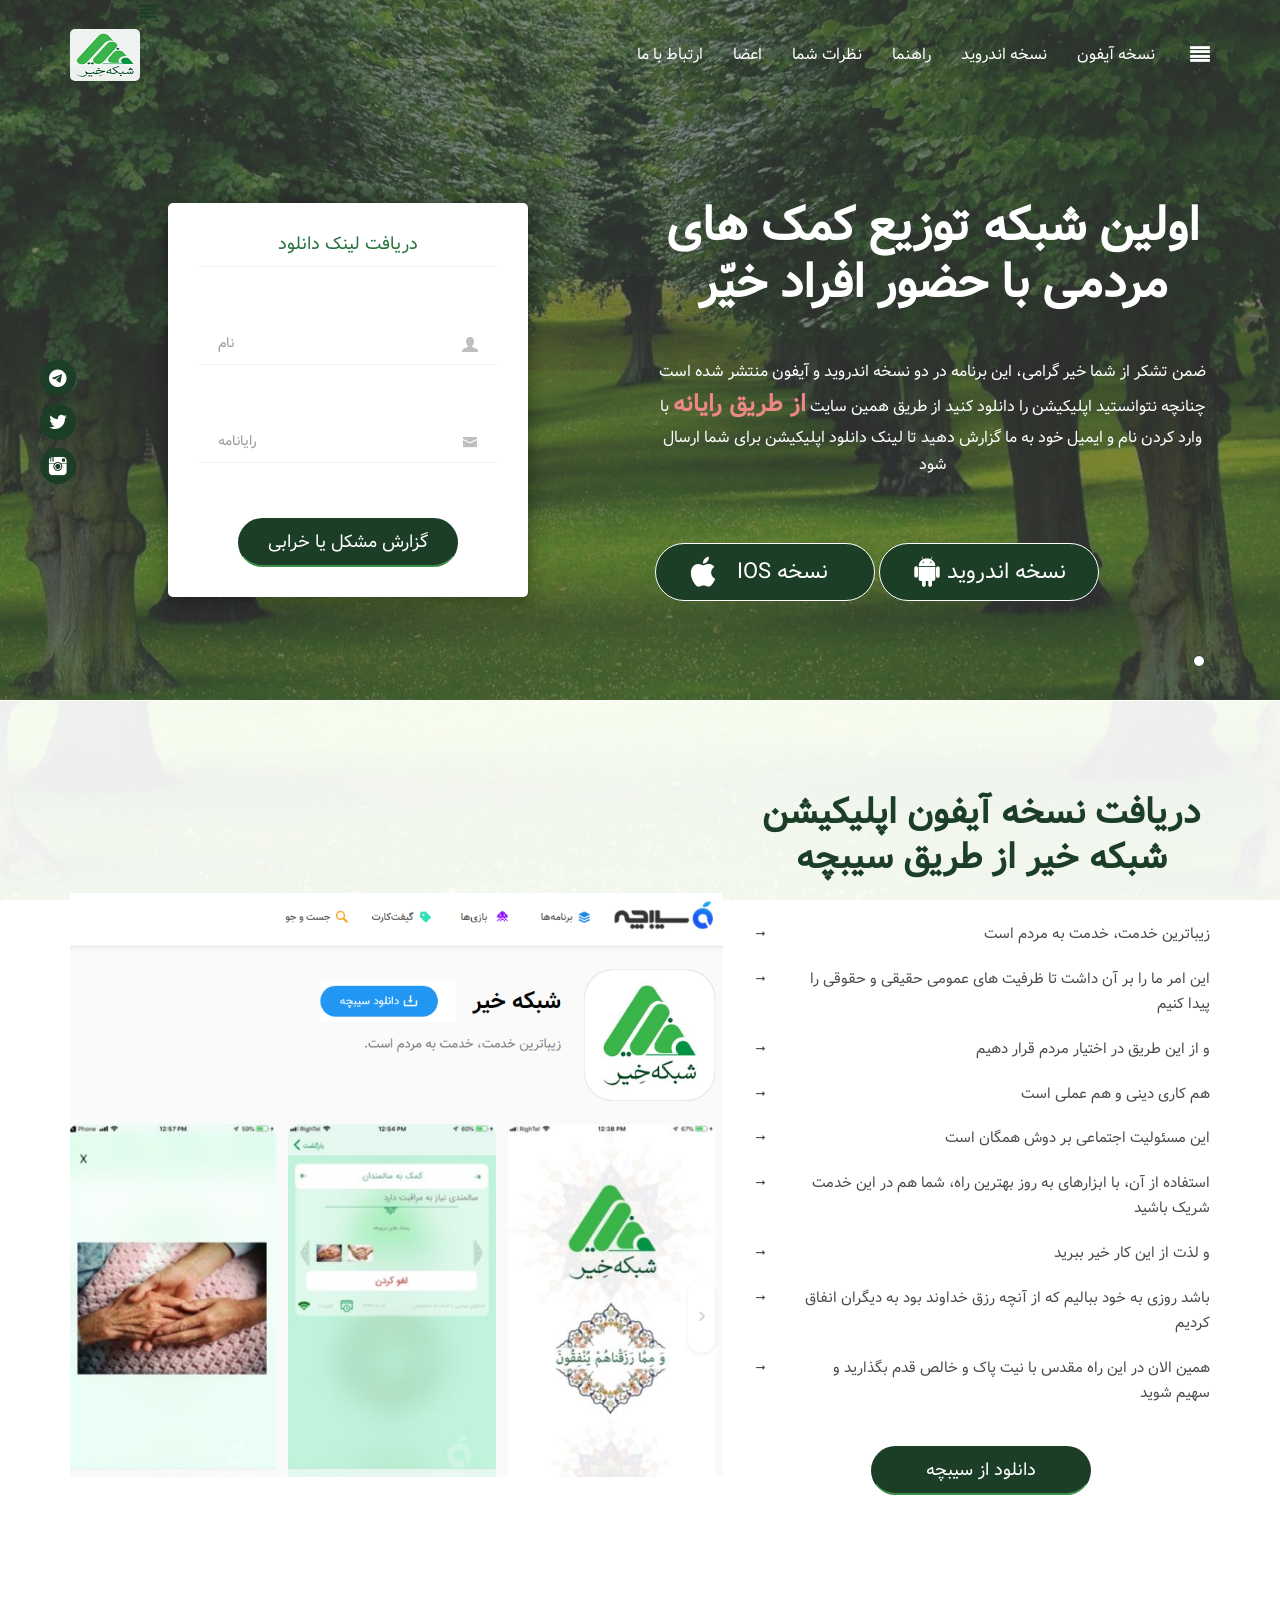
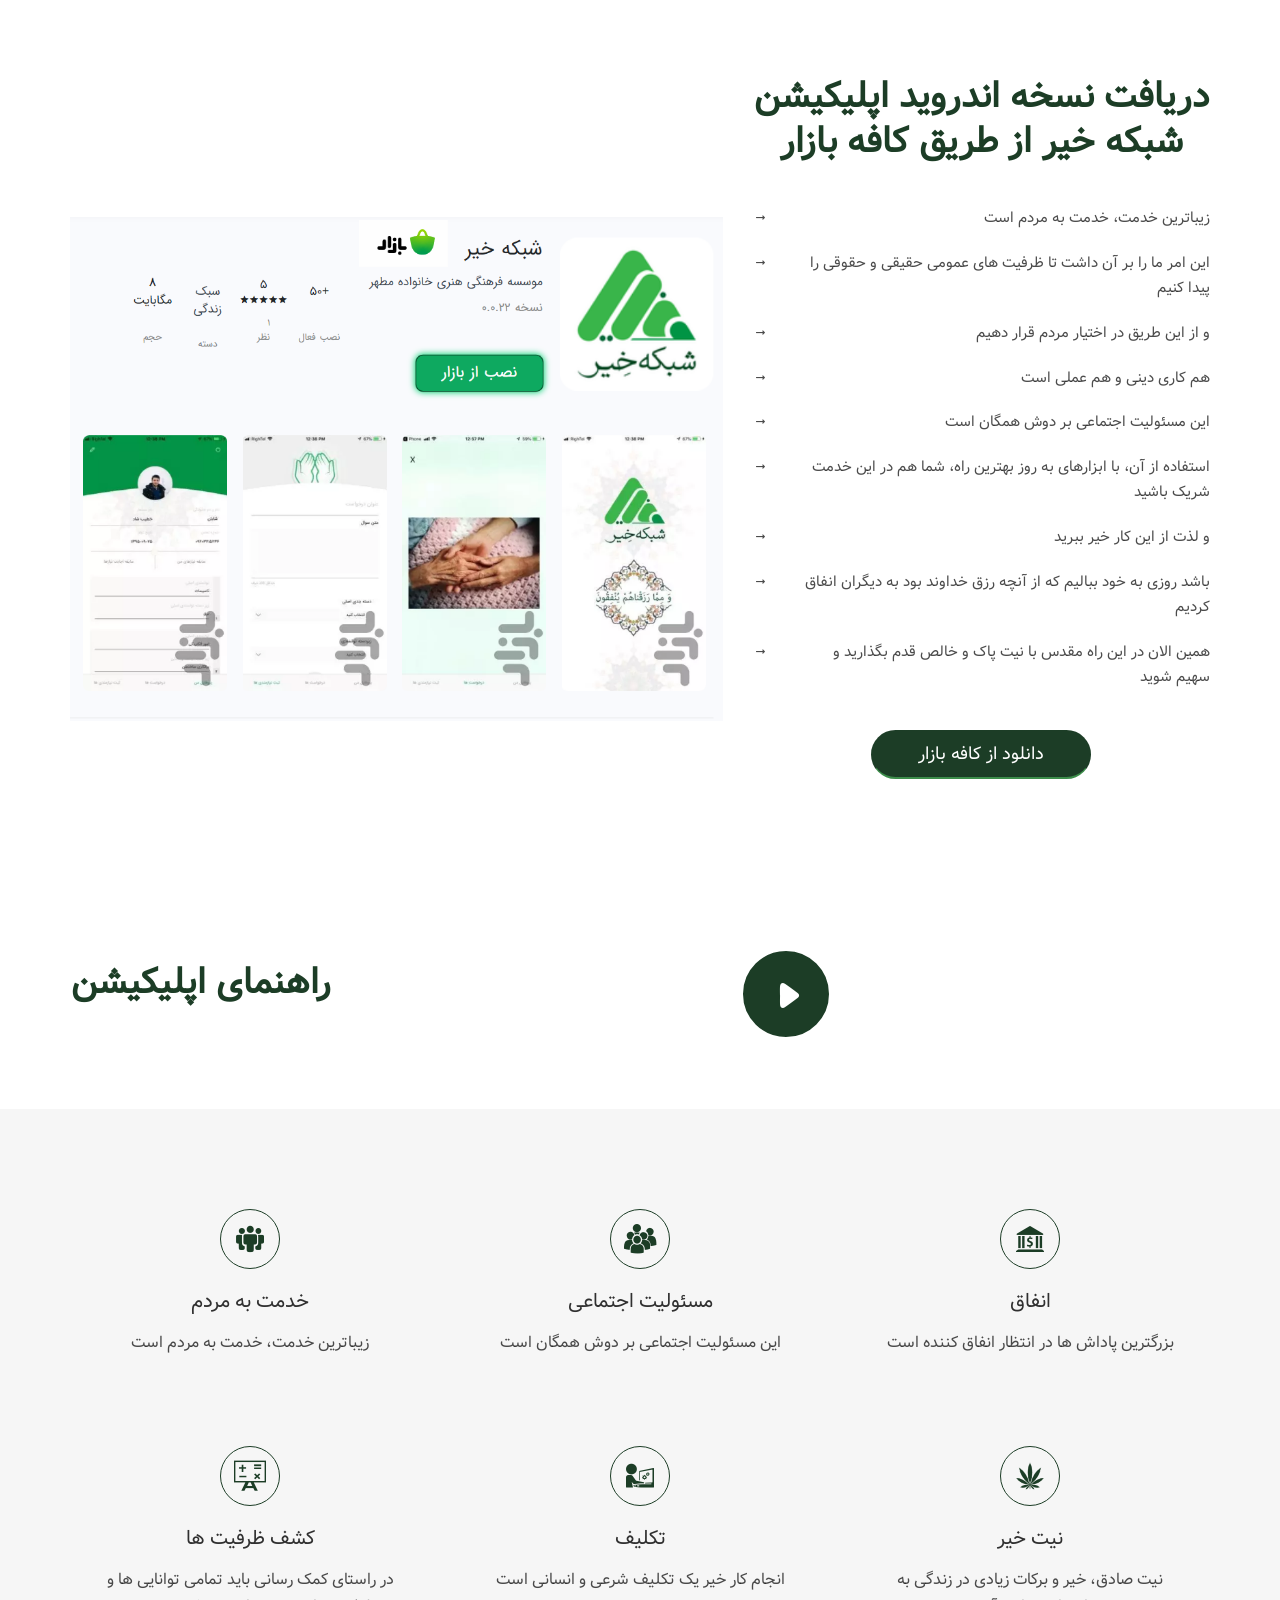
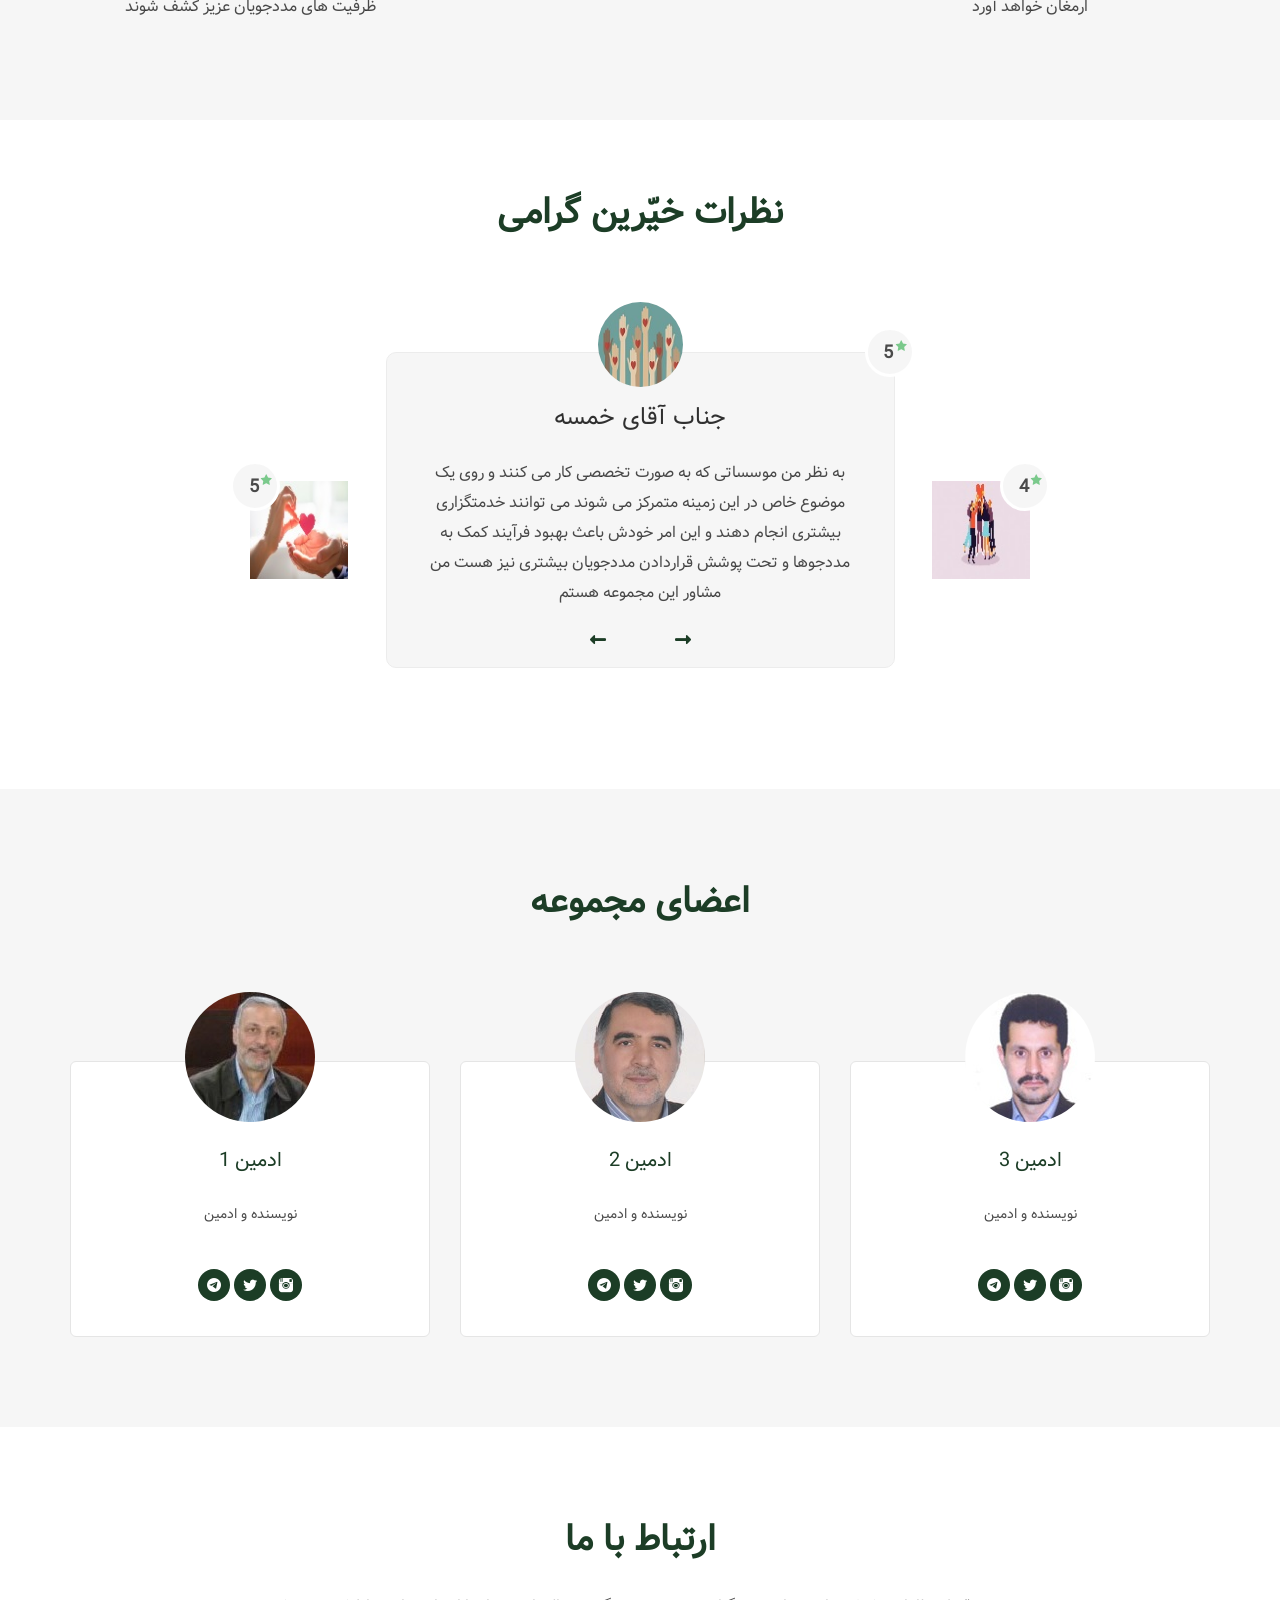
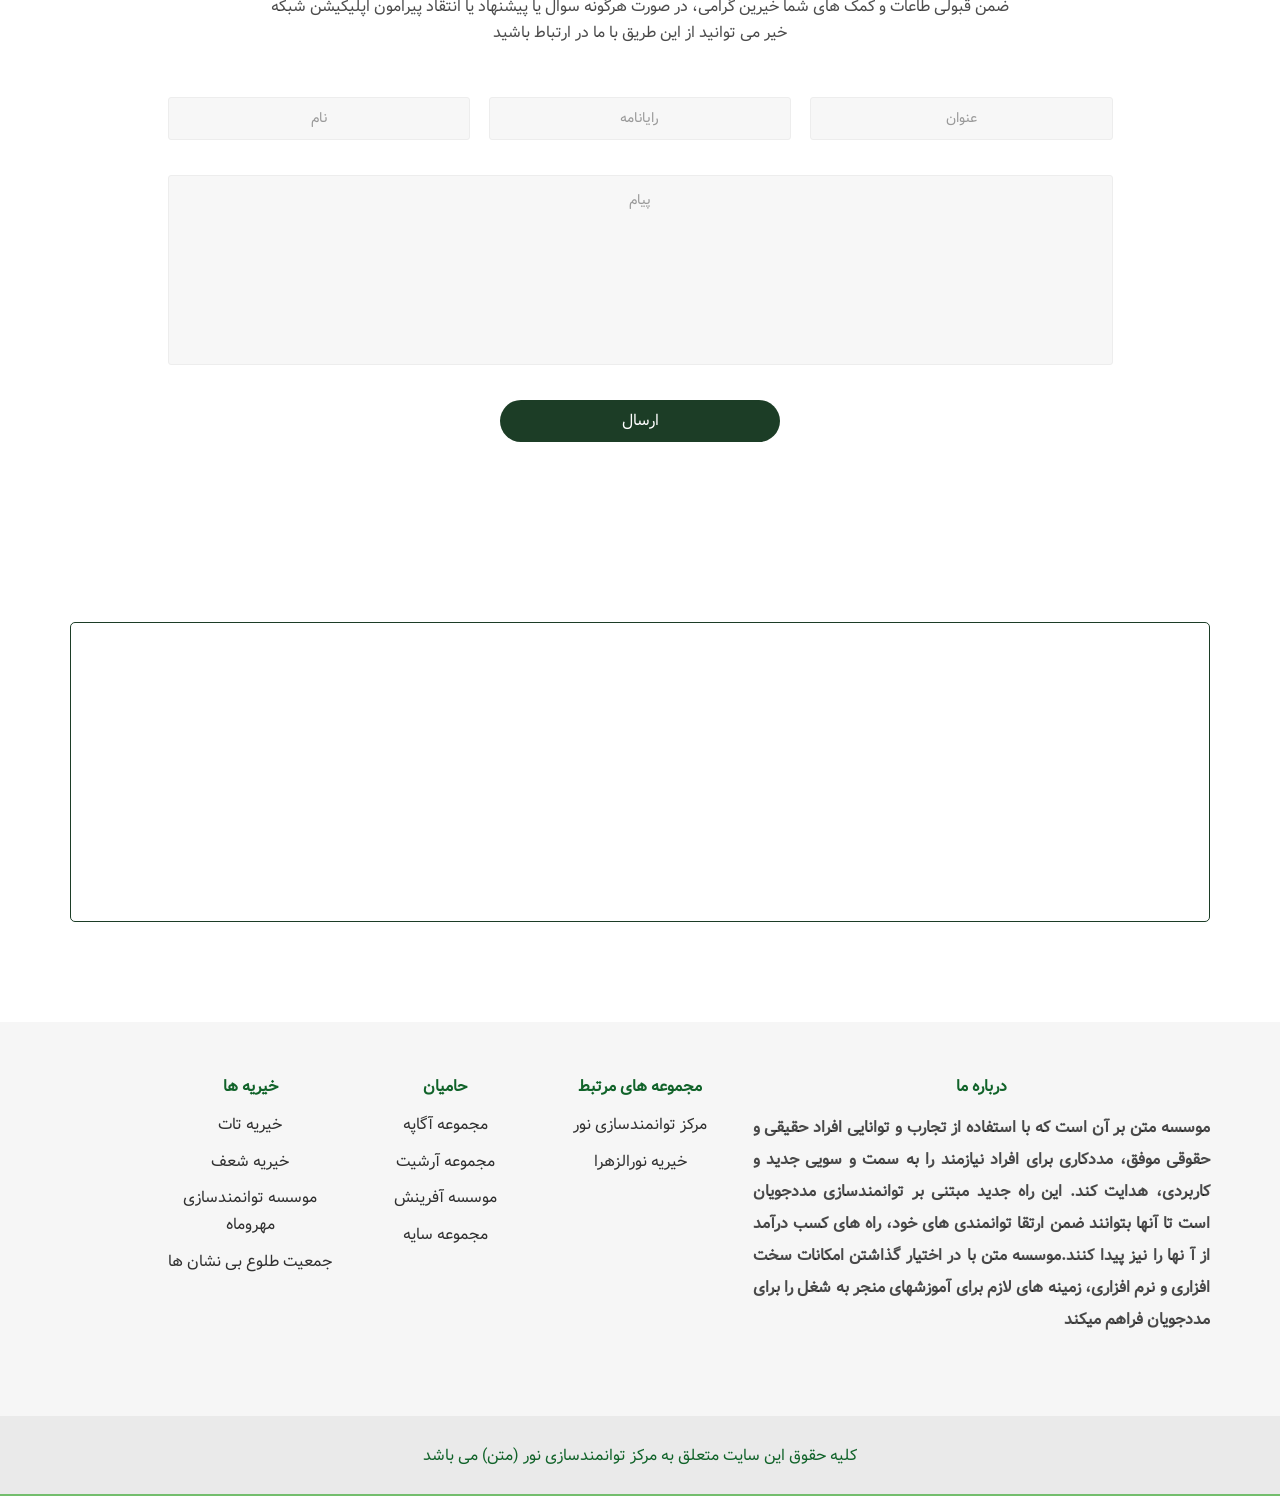
==== index.html @ 810084b9 "Update index.html" ====
<!doctype html>
<!--[if lt IE 7]>      <html class="no-js lt-ie9 lt-ie8 lt-ie7" lang="en"> <![endif]-->
<!--[if IE 7]>         <html class="no-js lt-ie9 lt-ie8" lang="en"> <![endif]-->
<!--[if IE 8]>         <html class="no-js lt-ie9" lang="en"> <![endif]-->
<!--[if gt IE 8]><!-->
<html class="no-js" lang="fa">
<!--<![endif]-->
<head>
	<meta charset="utf-8">
	<meta content="IE=edge" http-equiv="X-UA-Compatible">
	<meta name="viewport" content="width=device-width, initial-scale=1">	
	<!-- Website title -->
	<title>شبکه خیر</title>	
	<!-- Website meta description and keywords -->
	<meta name="description" content="Add your app description here">
	<meta name="keywords" content="Add your app keywords here">	
	<!-- Website Favicon -->
	<link rel="shortcut icon" type="image/x-icon" href="favicon.png" />	
	<!-- Google Font -->
	<link href="https://fonts.googleapis.com/css?family=Roboto:300,400,500,700" rel="stylesheet">
	<!-- Bootstrap CSS -->
	<link rel="stylesheet" href="css/bootstrap.min.css">
	<!-- Ico Font CSS -->
	<link rel="stylesheet" href="css/icofont.css">
	<!-- Animate CSS -->
	<link rel="stylesheet" href="css/animate.css">
	<!-- Owl Carousel CSS -->
	<link rel="stylesheet" href="css/owl.carousel.min.css">
	<!-- Magnific Popup CSS -->
	<link rel="stylesheet" href="css/magnific-popup.css">
	<!-- Common CSS -->
	<link rel="stylesheet" href="css/common.css">
	<!-- Style-3 CSS -->
	<link rel="stylesheet" href="css/style-3.css">	
	<!-- Respnsive-3 CSS -->
	<link rel="stylesheet" href="css/responsive-3.css">
	<!-- Stylesheet -->
	<link rel="stylesheet" href="style.css">
	<script src="js/modernizr-2.8.3-respond-1.4.2.min.js"></script>
</head>
<body>
	<!--[if lt IE 8]>
		<p class="browserupgrade">You are using an <strong>outdated</strong> browser. Please <a href="http://browsehappy.com/">upgrade your browser</a> to improve your experience.</p>
	<![endif]-->
	<!-- PRELOADER Starts -->
	<div class="preloader">
		<div class="spinner"></div>
	</div>
	<!-- PRELOADER Ends -->
	<!-- Secondary menu -->
	<div class="secondary-menu-area">
		<ul class="boxshaodow-3 secondary-menu">
			<!-- if no menu added then primary menu will be shown automatically -->
		</ul>
		<i class="icofont icofont-ui-close close-icon"></i>
	</div>
	<!-- /Secondary menu -->
	<!-- Main Header including Banner Starts -->
	<header class="main-header">
		<!-- Navigation Starts -->
		<nav class="navbar navbar-fixed-top transition" data-spy="affix" data-offset-top="100">
            <div class="container">
            	<!-- secondary menu icon -->
				<a href="#" id="nav-trigger-2" class="pull-right hidden-xs secondary-menu-icon">
					<i class="icofont icofont-justify-all"></i>
				</a>
				<!--/end secondary menu icon -->
                <div class="navbar-header">
                    <!-- mobile menu icon -->
					<a href="#" id="nav-trigger" class="pull-right nav-trigger">
						<i class="icofont icofont-justify-all"></i>
					</a>
					<!--/end mobile menu icon -->
                    <!-- site logo -->
					<div class="pull-left logo">
						<a href="index.html" target="_blank"><img src="img/demo-3/logo-white.png" alt="App Landing Page" style="border-radius: 5px;"></a>
					</div>
					<!--/end site logo -->
                </div>
                <div class="collapse navbar-collapse" id="navigation">
                    <ul class="nav navbar-nav navbar-right">
						<li><a href="#contact">ارتباط با ما</a></li>
						<li><a href="#author">اعضا</a></li>
						<li><a href="#feedback">نظرات شما</a></li>
						<li><a href="#feature">راهنما</a></li>
						<li><a href="#overview2">نسخه اندروید</a></li>
						<li><a href="#overview1">نسخه آیفون</a></li>
						<!-- <li class="active"><a href="#home">صفحه اصلی</a></li> -->
                    </ul>
                </div><!--/end navbar-collapse -->
            </div><!--/end container -->
        </nav>
		<!-- Navigation Ends -->
		<!-- Home Slider Starts -->
		<section>
			<div id="home" class="slider-area">
				<div class="home-slider">				
					<!-- Start slider-item -->
					<div class="pt-100 slider-item bg-img slide-bg-2 sm-no-padding">
						<div class="container">
							<div class="row flexbox-center">
								<div class="col-md-offset-1 col-md-4 hidden-xs hidden-sm">
									<div class="p-30 white-bg boxshaodow-2 text-center optin-form">
										<h4 class="mb-55 optin-form-heading" style="color: #28723d !important;">دریافت لینک دانلود</h4>
										<form action="index.html">
											<div class="optin-field">
												<input type="text" placeholder="نام" required="required" class="form-control">
												<i class="icofont icofont-user-alt-3"></i>
											</div>
											<div class="optin-field">
												<input type="email" placeholder="رایانامه" required="required" class="form-control">
												<i class="icofont icofont-envelope"></i>
											</div>
											<div class="optin-btn">
												<button type="submit" class="btn btn-round btn-red btn-download" style="background-color: #1c3d26;">گزارش مشکل یا خرابی</button>
											</div>
										</form>
									</div><!-- /end optin-form -->
								</div>
								<!-- /end col -->
								<div class="col-md-offset-1 col-md-6">
									<div class="banner-text sm-text-center">
										<h1 style="text-align: center;"> <b>
											اولین شبکه توزیع کمک های مردمی با حضور افراد خیّر 
										</b></h1>
										<p style="text-align: center;">
											ضمن تشکر از شما خیر گرامی، این برنامه در دو نسخه اندروید و آیفون منتشر شده است
											 چنانچه نتوانستید 
											 اپلیکیشن را دانلود کنید از طریق همین سایت <strong style="color: #ee8888;font-size: x-large;">از طریق رایانه</strong> با وارد کردن نام 
											و ایمیل خود به ما گزارش دهید تا لینک دانلود اپلیکیشن برای شما ارسال شود</p>
										<div class="btn-set1">
											<a href="#overview1" class="btn btn-round btn-transparent" style="background-color: #1c3d26;">
											<i class="icofont icofont-brand-apple"></i>IOS نسخه</a>
											<a href="#overview2" class="btn btn-round btn-transparent" style="background-color: #1c3d26"><i class="icofont icofont-brand-android-robot"></i>نسخه اندروید</a>
										</div>
									</div><!-- /end banner-text -->
								</div>
								<!-- /end col -->
							</div><!-- /End row -->
						</div><!-- /End container -->
					</div>
					<!-- /End slider-item -->
				</div><!-- End home-slider -->
			</div><!-- End slider-area -->
		</section>
		<!-- /Home Slider Ends -->
	</header>
	<!-- /Main Header including Banner Ends -->
	<!-- App Overview1 Section Starts -->
	<section>
		<div class="padding-big bg-img app-overview-area" id="overview1">
			<div class="container">
				<div class="row flexbox-center sm-no-flexbox">
					<!-- overview iphone -->
					<div class="col-md-7">
						<div class="text-center app-overiew-photo">
							<img src="img/demo-3/macbook1.png" class="img-responsive center-block" alt="iPhone">
						</div>
					</div>
					<!-- /overview iphone -->
					<!-- overview right content -->
					<div class="col-md-5">
						<div class="app-overview-lists sm-text-center">
							<h2 class="mb-40 app-overview-list-title" style="text-align: center;color: #1c3d26;">
								<strong><b>دریافت نسخه آیفون اپلیکیشن شبکه خیر از طریق سیبچه</b></strong>  
							</h2>
							<ul class="text-left list-item-arrow" style="text-align: right;">
								<li>
									زیباترین خدمت، خدمت به مردم است
								</li>
								<li>
									این امر ما را بر آن داشت تا ظرفیت های عمومی حقیقی و حقوقی را پیدا کنیم
								</li>
								<li>
									و از این طریق در اختیار مردم قرار دهیم
								</li>
								<li>
									هم کاری دینی و هم عملی است
								</li>
								<li>
									این مسئولیت اجتماعی بر دوش همگان است
								</li>
								<li>
									استفاده از آن، با ابزارهای به روز بهترین راه، شما هم در این خدمت شریک باشید
								</li>
								<li>
									و لذت از این کار خیر ببرید
								</li>
								<li>
									باشد روزی به خود ببالیم که از آنچه رزق خداوند بود به دیگران انفاق کردیم
								</li>
								<li>
									همین الان در این راه مقدس با نیت پاک و خالص قدم بگذارید و سهیم شوید
								</li>
							</ul>
							<div class="text-center mt-40">
								<a href="https://sibche.com/applications/%D8%B4%D8%A8%DA%A9%D9%87-%D8%AE%DB%8C%D8%B1" target="_blank" class="btn btn-round btn-red btn-download">دانلود از سیبچه</a>
							</div>
						</div>
					</div>
					<!-- /end overview right content -->
				</div><!-- /End row -->
			</div><!-- /End container -->
		</div><!-- /End app-overview-area -->
	</section>
	<!-- /App Overview1 Section Ends -->
	<!-- App Overview2 Section Starts -->
	<section>
		<div class="padding-big bg-img app-overview-area" id="overview2">
			<div class="container">
				<div class="row flexbox-center sm-no-flexbox">
					<!-- overview iphone -->
					<div class="col-md-7">
						<div class="text-center app-overiew-photo">
							<img src="img/demo-3/macbook2.png" class="img-responsive center-block" alt="iPhone">
						</div>
					</div>
					<!-- /overview iphone -->
					<!-- overview right content -->
					<div class="col-md-5">
						<div class="app-overview-lists sm-text-center">
							<h2 class="mb-40 app-overview-list-title" style="text-align: center;color: #1c3d26;">
								<strong><b>دریافت نسخه اندروید اپلیکیشن شبکه خیر از طریق کافه بازار</b></strong>  
							</h2>
							<ul class="text-left list-item-arrow" style="text-align: right;">
								<li>
									زیباترین خدمت، خدمت به مردم است
								</li>
								<li>
									این امر ما را بر آن داشت تا ظرفیت های عمومی حقیقی و حقوقی را پیدا کنیم
								</li>
								<li>
									و از این طریق در اختیار مردم قرار دهیم
								</li>
								<li>
									هم کاری دینی و هم عملی است
								</li>
								<li>
									این مسئولیت اجتماعی بر دوش همگان است
								</li>
								<li>
									استفاده از آن، با ابزارهای به روز بهترین راه، شما هم در این خدمت شریک باشید
								</li>
								<li>
									و لذت از این کار خیر ببرید
								</li>
								<li>
									باشد روزی به خود ببالیم که از آنچه رزق خداوند بود به دیگران انفاق کردیم
								</li>
								<li>
									همین الان در این راه مقدس با نیت پاک و خالص قدم بگذارید و سهیم شوید
								</li>
							</ul>
							<div class="text-center mt-40">
								<a href="https://cafebazaar.ir/app/com.parax.kheyr" target="_blank" class="btn btn-round btn-red btn-download">دانلود از کافه بازار</a>
							</div>
						</div>
					</div>
					<!-- /end overview right content -->
				</div><!-- /End row -->
			</div><!-- /End container -->
		</div><!-- /End app-overview-area -->
	</section>
	<!-- /App Overview2 Section Ends -->	
		<!-- Video Section Starts -->
	<section>
		<div class="bg-img video-area" id="feature">
			<div class="container">
				<div class="row flexbox-center xs-no-flexbox">
					<div class="col-sm-3">
						<div class="text-center section-heading">
							<h2 class="section-title user-activity-title"><span class="primary-color">راهنمای اپلیکیشن</span></h2>
						</div>
					</div><!-- /End col -->
					<div class="col-sm-9">
						<div class="text-center video-play-icon">
							<a href="" class="popup-youtube">
								<i class="icofont icofont-ui-play circled-icon" style="background-color: #1c3d26;"></i>
							</a>
						</div>
					</div><!-- /End col -->
			    </div><!-- /End row -->	
			</div><!-- /End container -->
		</div><!-- /End video-area -->
	</section>
	<!-- Video Section Ends -->
	<!-- Featured Section Starts -->
	<section>
		<div class="padding-medium light-bg text-center featured-area">
			<div class="container">
				<div class="row">
					<!-- featured item -->
					<div class="col-md-4 col-sm-6 light-bg red-hover">
						<div class="featured-item">
							<i class="icofont icofont-people circled-icon"></i>
							<h3>خدمت به مردم</h3>
							<p>زیباترین خدمت، خدمت به مردم است</p>
						</div>
					</div>
					<!-- /end featured item -->
					<!-- featured item -->
					<div class="col-md-4 col-sm-6 light-bg red-hover">
						<div class="featured-item">
							<i class="icofont icofont-users-social circled-icon"></i>
							<h3>مسئولیت اجتماعی</h3>
							<p>این مسئولیت اجتماعی بر دوش همگان است</p>
						</div>
					</div>
					<!-- /end featured item -->
					<!-- featured item -->
					<div class="col-md-4 col-sm-6 light-bg red-hover">
						<div class="featured-item">
							<i class="icofont icofont-bank circled-icon"></i>
							<h3>انفاق</h3>
							<p>بزرگترین پاداش ها در انتظار انفاق کننده است</p>
						</div>
					</div>
					<!-- /end featured item -->
					<!-- featured item -->
					<div class="col-md-4 col-sm-6 light-bg red-hover">
						<div class="featured-item">
							<i class="icofont icofont-mathematical-alt-2 circled-icon"></i>
							<h3>کشف ظرفیت ها</h3>
							<p>در راستای کمک رسانی باید تمامی توانایی ها و ظرفیت های مددجویان عزیز کشف شوند</p>
						</div>
					</div>
					<!-- /end featured item -->
					<!-- featured item -->
					<div class="col-md-4 col-sm-6 light-bg red-hover">
						<div class="featured-item">
							<i class="icofont icofont-architecture-alt circled-icon"></i>
							<h3>تکلیف</h3>
							<p>انجام کار خیر یک تکلیف شرعی و انسانی است</p>
						</div>
					</div>
					<!-- /end featured item -->
					<!-- featured item -->
					<div class="col-md-4 col-sm-6 light-bg red-hover">
						<div class="featured-item">
							<i class="icofont icofont-weed circled-icon"></i>
							<h3>نیت خیر</h3>
							<p>نیت صادق، خیر و برکات زیادی در زندگی  به ارمغان خواهد آورد</p>
						</div>
					</div>
					<!-- /end featured item -->
				</div><!-- /End row -->
			</div><!-- /End container -->
		</div><!-- /End featured-area -->
	</section>
	<!-- /Featured Section Ends -->	
	<!-- testimonial section starts -->
	<section>
		<div class="padding-big pt-70 customer-feedback" id="feedback">
			<div class="container text-center">
				<div class="row">
					<div class="col-sm-offset-2 col-sm-8">
						<div class="mb-65 section-heading">
							<h2 class="section-title primary-color"><strong>نظرات خیّرین گرامی</strong></h2>
						</div>
					</div><!-- /End col -->
				</div><!-- /End row -->
				<div class="row">
					<div class="col-md-offset-3 col-md-6">
						<div class="feedback-slider">
							<!-- slider item -->
							<div class="p-60 pt-0 feedback-slider-item">
								<img src="img/demo-3/customer-thumb-1.jpg" class="center-block img-circle" alt="Customer Feedback">
								<h3 class="customer-name">جناب آقای خمسه</h3>
								<p>به نظر من موسساتی که به صورت تخصصی کار می کنند و روی یک موضوع خاص در این زمینه متمرکز می شوند می توانند خدمتگزاری بیشتری انجام دهند و این امر خودش باعث بهبود فرآیند کمک به مددجوها و تحت پوشش قراردادن مددجویان بیشتری نیز هست من مشاور این مجموعه هستم

								</p>
								<span class="light-bg customer-rating" data-rating="5">
									5
									<i class="icofont icofont-star"></i>
								</span>
							</div>
							<!-- /slider item -->
							<!-- slider item -->
							<div class="p-60 pt-0 feedback-slider-item">
								<img src="img/demo-3/customer-thumb-2.jpg" class="center-block img-circle" alt="Customer Feedback">
								<h3 class="customer-name">جناب آقای رنجبر</h3>
								<p> من سالیان زیادی است که با این موسسه همکاری می کنم و بسیار خوشحالم که توانسته ام در راه خیر قدمی بردارم و در این راه کوشا باشم

								</p>
								<span class="light-bg customer-rating" data-rating="4">
									4
									<i class="icofont icofont-star"></i>
								</span>
							</div>
							<!-- /slider item -->
							<!-- slider item -->
							<div class="p-60 pt-0 feedback-slider-item">
								<img src="img/demo-3/customer-thumb-3.jpg" class="center-block img-circle" alt="Customer Feedback">
								<h3 class="customer-name">جناب آقای موحد</h3>
								<p>باعث افتخار من است که همکاری با این موسسه داشته باشم و قدمی صدق در راه خدا برداشته ام 

								</p>
								<span class="light-bg customer-rating" data-rating="5">
									5
									<i class="icofont icofont-star"></i>
								</span>
							</div>
							<!-- /slider item -->							
						</div><!-- /End feedback-slider -->
						<!-- side thumbnail -->
						<div class="feedback-slider-thumb hidden-sm hidden-xs">
							<div class="thumb-prev">
								<span>
									<img src="img/demo-3/customer-thumb-3.jpg" alt="Customer Feedback">
								</span>
								<span class="light-bg customer-rating">
									5
									<i class="icofont icofont-star"></i>
								</span>
							</div>
							<div class="thumb-next">
								<span>
									<img src="img/demo-3/customer-thumb-2.jpg" alt="Customer Feedback">
								</span>
								<span class="light-bg customer-rating">
									4
									<i class="icofont icofont-star"></i>
								</span>
							</div>
						</div>
						<!-- /side thumbnail -->
					</div><!-- /End col -->
				</div><!-- /End row -->
			</div><!-- /End container -->
		</div><!-- /End customer-feedback -->
	</section>
	<!-- /testimonial section starts -->
	<!--  Author Section Starts -->
	<section>
		<div class="padding-big light-bg author-area" id="author">
			<div class="container text-center">
				<div class="row">
					<div class="col-sm-offset-2 col-sm-8">
						<div class="mb-65 xs-no-margin section-heading">
							<h2 class="section-title"><strong class="primary-color">اعضای مجموعه</strong></h2>
						</div>
					</div><!-- /End col -->
				</div><!-- /End row -->
				<div class="row">					
					<!-- single author item starts -->
					<div class="col-md-4 col-sm-6">
						<div class="p-35 img-rounded gray-border white-bg single-author">
							<img src="img/demo-3/author-1.jpg" class="img-circle" alt="Author">
							<h3 class="primary-color author-name">ادمین 1</h3>
							<p>نویسنده و ادمین</p>
							<ul class="text-center social-icons">
								<li><a href="https://telegram.org/" target="_blank"><i class="icofont icofont-social-telegram circled-icon" style="background-color: #1c3d26;"></i></a></li>
								<li><a href="https://twitter.com/?lang=en" target="_blank"><i class="icofont icofont-social-twitter circled-icon" style="background-color: #1c3d26;"></i></a></li>
								<li><a href="https://www.instagram.com/" target="_blank"><i class="icofont icofont-social-instagram circled-icon" style="background-color: #1c3d26;"></i></a></li>
							</ul>
						</div><!-- /End single-author -->
					</div>
					<!-- /single author item ends -->
					<!-- single author item starts -->
					<div class="col-md-4 col-sm-6">
						<div class="p-35 img-rounded gray-border white-bg single-author">
							<img src="img/demo-3/author-2.jpg" class="img-circle" alt="Author">
							<h3 class="primary-color author-name">ادمین 2</h3>
							<p>نویسنده و ادمین</p>
							<ul class="text-center social-icons">
								<li><a href="https://telegram.org/" target="_blank"><i class="icofont icofont-social-telegram circled-icon" style="background-color: #1c3d26;"></i></a></li>
								<li><a href="https://twitter.com/?lang=en" target="_blank"><i class="icofont icofont-social-twitter circled-icon" style="background-color: #1c3d26;"></i></a></li>
								<li><a href="https://www.instagram.com/" target="_blank"><i class="icofont icofont-social-instagram circled-icon" style="background-color: #1c3d26;"></i></a></li>
							</ul>
						</div><!-- /End single-author -->
					</div>
					<!-- /single author item ends -->
					<!-- single author item starts -->
					<div class="col-md-4 col-sm-6">
						<div class="p-35 img-rounded gray-border white-bg single-author">
							<img src="img/demo-3/author-3.jpg" class="img-circle" alt="Author">
							<h3 class="primary-color author-name">ادمین 3</h3>
							<p>نویسنده و ادمین</p>
							<ul class="text-center social-icons">
								<li><a href="https://telegram.org/" target="_blank"><i class="icofont icofont-social-telegram circled-icon" style="background-color: #1c3d26;"></i></a></li>
								<li><a href="https://twitter.com/?lang=en" target="_blank"><i class="icofont icofont-social-twitter circled-icon" style="background-color: #1c3d26;"></i></a></li>
								<li><a href="https://www.instagram.com/" target="_blank"><i class="icofont icofont-social-instagram circled-icon" style="background-color: #1c3d26;"></i></a></li>
							</ul>
						</div><!-- /End single-author -->
					</div>
					<!-- /single author item ends -->							
				</div><!-- /End row -->
			</div><!-- /End container -->
		</div><!-- /End author-area -->
	</section>
	<!-- /Author Section Ends -->
	<!--  Contact Section Starts -->
	<section>
		<div class="padding-big contact-area" id="contact">
			<div class="container">
				<div class="row text-center">
					<div class="col-sm-offset-2 col-sm-8">
						<div class="mb-50 section-heading">
							<h2 class="section-title"><strong class="primary-color">ارتباط با ما</strong></h2>
							<p>ضمن قبولی طاعات و کمک های شما خیرین گرامی، در صورت هرگونه سوال یا پیشنهاد یا انتقاد پیرامون اپلیکیشن شبکه خیر می توانید از این طریق با ما در ارتباط باشید</p>
						</div>
					</div><!-- /End col -->
				</div><!-- /End row -->
				<div class="row">
					<div class="col-md-offset-1 col-md-10">
						<div class="contact-form clearfix">
							<form action="index.html">
								<div class="contact-field field-one-third">
									<label for="name" class="sr-only">نام: </label>
									<input type="text" class="form-control" id="name" required="required" placeholder="نام" style="text-align: center;">
								</div>
								<div class="contact-field field-one-third">
									<label for="email" class="sr-only">رایانامه</label>
									<input type="email" class="form-control" id="email" required="required" placeholder="رایانامه" style="text-align: center;">
								</div>
								<div class="contact-field field-one-third pull-right">
									<label for="sub" class="sr-only">عنوان</label>
									<input type="text" class="form-control" id="sub" required="required" placeholder="عنوان" style="text-align: center;">
								</div>
								<div class="contact-field">
									<label for="message" class="sr-only">پیام</label>
									<textarea id="message" class="form-control" required="required" placeholder="پیام" style="text-align: center;"></textarea>
								</div>
								<div class="text-center">
									<button type="submit" class="btn btn-round btn-red btn-submit">ارسال</button>
								</div>
							</form>
						</div><!-- /End contact-form -->						
					</div><!-- /End col -->
				</div><!-- /End row -->
			</div><!-- /End container -->
		</div><!-- /End contact-area -->
	</section>
	<!-- / Contact Section Ends -->
	<!-- Start Back to Top -->
	<div id="back-top">
		<a href="#top"><i class="icofont icofont-arrow-up circled-icon"></i></a>
	</div>
	<!-- /End Back to Top -->	
	<!-- Google Map Section Starts -->
	<section>
		<div class="padding-big bg-img app-overview-area1">
			<div class="container">
				<iframe src="https://www.google.com/maps/embed?pb=!1m18!1m12!1m3!1d810.042189239401!2d51.430170488046365!3d35.69746458787978!2m3!1f0!2f0!3f0!3m2!1i1024!2i768!4f13.1!3m3!1m2!1s0x3f8e01635f7052f7%3A0x61cc727c1e0f2018!2z2KLYstin2K8g2obYp9m-!5e0!3m2!1sen!2s!4v1630126831778!5m2!1sen!2s" width="100%" height="300" style="border: 1px solid #1c3d26; border-radius: 5px;" allowfullscreen="" loading="lazy"></iframe>
			</div><!-- /End container -->
		</div><!-- /End app-overview-area -->
	</section>
	<!-- /Google Map Section Ends -->	
	<!-- Footer starts -->
	<footer>
		<div class="footer-area">
			<!-- footer top starts -->
			<div class="light-bg padding-medium footer-top">
				<div class="container">
					<div class="row xs-text-center">						
						<!-- single widget -->
						<div class="col-md-offset-1 col-md-2 col-sm-4">
							<div class="footer-widget">
								<h4 class="widget-title" style="text-align: center;color: #11632a;">خیریه ها</h4>
								<ul class="widget-menu">
									<li style="text-align: center;"><a  target="_blank" href="http://tatcharity.org/home/">خیریه تات</a>
									<li style="text-align: center;"><a  target="_blank" href="https://shaaf-charity.ir/">خیریه شعف</a>
									<li style="text-align: center;"><a  target="_blank" href="http://www.mehr-o-mah.com/">موسسه توانمندسازی مهروماه</a>
									<li style="text-align: center;"><a  target="_blank" href="https://toloo.org/">جمعیت طلوع بی نشان ها</a>
								</ul>
							</div><!-- /End footer-widget -->
						</div>
						<!-- /single widget -->
						<!-- single widget -->
						<div class="col-md-2 col-sm-4">
							<div class="footer-widget">
								<h4 class="widget-title" style="text-align: center;color: #11632a;">حامیان</h4>
								<ul class="widget-menu">
									<li style="text-align: center;"><a  target="_blank" href="https://agapengo.com/">مجموعه آگاپه</a>
									<li style="text-align: center;"><a  target="_blank" href="https://www.arshitrayaneh.com/">مجموعه آرشیت</a>
									<li style="text-align: center;"><a  target="_blank" href="https://afranet.ir/fa">موسسه آفرینش</a>
									<li style="text-align: center;"><a  target="_blank" href="https://sayeh.ir/">مجموعه سایه</a>
								</ul>
							</div><!-- /End footer-widget -->
						</div>
						<!-- /single widget -->
						<!-- single widget -->
						<div class="col-md-2 col-sm-4">
							<div class="footer-widget">
								<h4 class="widget-title" style="text-align: center;color: #11632a;">مجموعه های مرتبط</h4>
								<ul class="widget-menu">
									<li style="text-align: center;"><a target="_blank" href="http://matngroup.com/">مرکز توانمندسازی نور</a>
									<li style="text-align: center;"><a target="_blank" href="https://nouralzahra.com/">خیریه نورالزهرا</a>
								</ul>
							</div><!-- /End footer-widget -->
						</div>
						<!-- /single widget -->
						<!-- single widget -->
						<div class="col-md-5 col-sm-12">
							<div class="footer-widget">
								<h4 class="widget-title" style="text-align: center;color: #11632a;">درباره ما</h4>
								<div class="widget-content">
									<p style="text-align: justify;direction: rtl;"> <b>
										موسسه متن بر آن است که با استفاده از تجارب و توانایی افراد حقیقی و حقوقی موفق، مددکاری برای افراد نیازمند را به سمت و سویی جدید و کاربردی، هدایت کند. این راه جدید مبتنی بر توانمندسازی مددجویان است تا آنها بتوانند ضمن ارتقا توانمندی های خود، راه های کسب درآمد از آ نها را نیز پیدا کنند.موسسه متن با در اختیار گذاشتن امکانات سخت افزاری و نرم افزاری، زمینه های لازم برای آموزشهای منجر به شغل را برای مددجویان فراهم میکند</p>
									</b></div>
							</div><!-- /End footer-widget -->
						</div>
						<!-- /single widget -->
					</div><!-- /End row -->
				</div><!-- /End container -->
			</div>
			<!-- /footer top ends -->
			<!-- footer bottom starts -->
			<div class="light-bg-1 footer-bottom">
				<div class="container">
					<div class="row xs-text-center">
						<div class="col-sm-12">
							<div class="text-center footer-left">
								<p class="copyright-text" style="color: #11632a;">کلیه حقوق این سایت متعلق به مرکز توانمندسازی نور (متن) می باشد</p>
							</div>
						</div><!-- /End col -->
					</div><!-- /End row -->
					<div class="row">					
						<!-- Starts Fixed Social icons -->
						<i class="icofont icofont-arrow-right social-trigger hidden-xs"></i>
						<div class="fixed-social-bar">
							<ul class="text-center social-icons">
								<li><a href="https://t.me/nouralzahrafoundation" target="_blank"><i class="icofont icofont-social-telegram circled-icon" style="background-color: #1c3d26;"></i></a></li>
								<li><a href="https://twitter.com/" target="_blank"><i class="icofont icofont-social-twitter circled-icon" style="background-color: #1c3d26;"></i></a></li>
								<li><a href="https://www.instagram.com/matn_group/" target="_blank"><i class="icofont icofont-social-instagram circled-icon" style="background-color: #1c3d26;"></i></a></li>
							</ul>
						</div>
						<!-- /Ends Fixed Social icons -->
					</div><!-- /End row -->
				</div><!-- /End container -->
			</div>
			<!-- /footer bottom starts -->
		</div><!-- /End footer-area -->
	</footer>
	<!-- /Footer ends -->
	<!-- jQuery -->
	<script src="js/jquery.2.1.1.min.js"></script>
	<!-- Bootstrap JS -->
	<script src="js/bootstrap.min.js"></script>
	<!-- Owl Carousel JS-->
	<script src="js/owl.carousel.min.js"></script>
	<!-- Magnific Popup JS -->
	<script src="js/jquery.magnific-popup.min.js"></script>
	<!-- Pie Chart JS -->
	<script src="js/jquery.easypiechart.min.js"></script>
	<!-- WoW JS -->
	<script src="js/wow.min.js"></script>
	<!-- Common JS -->
	<script src="js/common.js"></script>
	<!-- Main-3 JS -->
	<script src="js/main-3.js"></script>
</body>
</html>
---- css/common.css ----
/*
Theme Name: AppRaxx - 5 in 1 App Landing Page
Theme URI: http://live.envalab.com/html/appraxx/
Author: ENVALAB TEAM
Author URI: http://envalab.com/
Description: AppRaxx – Creative App Landing Page HTML5 Template is collection of App marketing pages which are perfect suit for showcase your App or services smart and flexible way. It's not only for a mobile Apps but also for mobile games showcase or any application website showcase. It's include stunning, powerful and unique landing page templates which are perfect to promoting Apps or web services & made for iOS and Android Apps makers.
Version: 1.0
*/

/*
====================================================
*	Appraxx Common CSS for all DEMO
*	Primary color: #1c3d26
*   CSS INDEX
====================================================

		TOC:
		0.	GENERAL
		1.	CLASSES
		2.	BUTTON
		3.	PADDING
		4.	MARGIN
		5.	OWL CAROUSEL (COMMON)
		6.	SOCIAL ICONS
		7.	FORM
		8.	PARTICLES
		9.	SITE PRELOADER
		10.	FOOTER WIDGET
		11.	BACK TO TOP BUTTON

===================================================================== */

/* ------------------------------------------------------------------ */
/* 1. GENERAL
/* ------------------------------------------------------------------ */

* {
  margin: 0;
  padding: 0;
  box-sizing: border-box;
}

body {
  color: rgba(0, 0, 0, 0.702);
  font-family: "Vaziram","Roboto", sans-serif;
  font-size: 16px;
  line-height: 1.66;
}

h1,
h2,
h3,
h4,
h5,
h6 {
  margin: 0;
  line-height: 1.3;
  color: #303030;
}

h1 {
  font-size: 48px;
  font-weight: 400;
}

h2 {
  font-size: 30px;
}

h3 {
  font-size: 20px;
}

h4 {
  font-size: 24px;
}

h5 {
  font-size: 30px;
}

p {
  margin: 0;
}

img,
iframe,
object,
embed {
  max-width: 100%;
}

ul {
  margin: 0;
  padding: 0;
  list-style: none;
}

a,
a:active,
a:hover,
a:focus {
  color: #1c3d26;
  text-decoration: none;
  outline: none;
}

.red-hover:hover,
.red-hover:hover * {
  background-color: #1c3d26;
  color: #fff;
}

.red-hover:hover i {
  border-color: #fff;
}

/* ------------------------------------------------------------------ */
/* 1. CLASSES
/* ------------------------------------------------------------------ */

.color-white,
.color-white * {
  color: #fff;
}

.primary-color {
  color: #1c3d26;
}

.primary-bg {
  background-color: #1c3d26;
}

.padding-small {
  padding: 30px 0;
}

.padding-medium {
  padding: 55px 0;
}

.padding-big {
  padding: 90px 0;
}

.light-bg {
  background-color: #f6f6f6;
}

.light-bg-1 {
  background-color: #eaeaea;
}

.dark-bg {
  background-color: #303030;
}

.white-bg {
  background-color: #fff;
}

.gray-border {
  border: 1px solid #eaeaea;
}

.no-border {
  border: none;
}

.bg-img {
  background-repeat: no-repeat;
  background-position: center center;
  background-size: cover;
}

.section-title {
  font-size: 30px;
  font-weight: 500;
  margin-bottom: 30px;
  text-transform: capitalize;
}

.secondary-title {
  font-size: 20px;
  font-weight: 400;
}

.flexbox-center {
  display: -moz-flex;
  display: -ms-flex;
  display: -o-flex;
  display: -webkit-box;
  display: -ms-flexbox;
  display: flex;
  -webkit-box-pack: center;
  -ms-flex-pack: center;
  justify-content: center;
  -webkit-box-align: center;
  -ms-flex-align: center;
  align-items: center;
}

.boxshaodow-1 {
  box-shadow: 0px 1px 29px 0px rgba(0, 0, 0, 0.35);
}

.boxshaodow-2 {
  box-shadow: 0px 3px 16.92px 1.08px rgba(0, 0, 0, 0.35);
}

.boxshaodow-3 {
  box-shadow: 0px 1px 29px 0px rgba(51, 47, 47, 0.85);
}

.transition,
.transition * {
  -webkit-transition: all 0.3s ease-in;
  transition: all 0.3s ease-in;
}

.circled-icon {
  border: 1px solid transparent;
  border-radius: 50%;
  text-align: center;
  padding: 13px;
  font-size: 32px;
  display: inline-block;
}

@media (min-width: 992px) {
  .col-md-offset-1-and-half {
    margin-left: 12.499999995%;
  }
}

@media (min-width: 768px) {
  .col-sm-offset-1-and-half {
    margin-left: 12.499999995%;
  }
}

.list-item-arrow li {
  margin-bottom: 20px;
  font-size: 15px;
  position: relative;
  padding-left: 52px;
}

.list-item-arrow li:before {
  font-family: "icofont";
  content: "\eb55";
  position: absolute;
  left: 0;
}

/* ------------------------------------------------------------------ */
/* 2. BUTTON
/* ------------------------------------------------------------------ */

.btn {
  font-size: 18px;
  width: 220px;
  max-width: 100%;
  padding: 17px 5px;
  line-height: 1;
}

.btn-round {
  border-radius: 50px;
}

.btn-red {
  background-color: #1c3d26;
  color: #fff;
}

.btn-red:hover {
  border: 1px solid #1c3d26;
  color: #1c3d26;
  background-color: #ffffff !important;
}

.btn-transparent {
  background-color: transparent;
  color: #fff;
  border: 1px solid #fff;
}

.btn-transparent:hover {
  opacity: 0.8;
  -ms-filter: "progid:DXImageTransform.Microsoft.Alpha(Opacity=80)";
  color: rgb(255, 255, 255);
}

.btn-download {
  border-bottom: 2px solid #3c8d4a;
  padding: 14px 5px;
  border-radius: 60px;
  font-weight: 300;
}

.btn-download:hover {
  border-bottom: 2px solid #5ab469;
}

.btn-submit {
  padding: 12px 5px;
  font-size: 16px;
  font-weight: 300;
  width: 280px;
  max-width: 100%;
}

.btn-set .btn:first-child {
  margin-right: 25px;
}

.btn:focus {
  outline: none;
}

/* ------------------------------------------------------------------ */
/* 3. PADDING
/* ------------------------------------------------------------------ */

.no-padding {
  padding: 0;
}

/* PADDING all side */
.p-5 {
  padding: 5px;
}

.p-10 {
  padding: 10px;
}

.p-15 {
  padding: 15px;
}

.p-20 {
  padding: 20px;
}

.p-25 {
  padding: 25px;
}

.p-30 {
  padding: 30px;
}

.p-35 {
  padding: 35px;
}

.p-40 {
  padding: 40px;
}

.p-45 {
  padding: 45px;
}

.p-50 {
  padding: 50px;
}

.p-55 {
  padding: 55px;
}

.p-60 {
  padding: 60px;
}

.p-65 {
  padding: 65px;
}

.p-70 {
  padding: 70px;
}

.p-75 {
  padding: 75px;
}

.p-80 {
  padding: 80px;
}

.p-85 {
  padding: 85px;
}

.p-90 {
  padding: 90px;
}

.p-95 {
  padding: 95px;
}

.p-100 {
  padding: 100px;
}

/* PADDING top */
.pt-0 {
  padding-top: 0px;
}

.pt-5 {
  padding-top: 5px;
}

.pt-10 {
  padding-top: 10px;
}

.pt-15 {
  padding-top: 15px;
}

.pt-20 {
  padding-top: 20px;
}

.pt-25 {
  padding-top: 25px;
}

.pt-30 {
  padding-top: 30px;
}

.pt-35 {
  padding-top: 35px;
}

.pt-40 {
  padding-top: 40px;
}

.pt-45 {
  padding-top: 45px;
}

.pt-50 {
  padding-top: 50px;
}

.pt-55 {
  padding-top: 55px;
}

.pt-60 {
  padding-top: 60px;
}

.pt-65 {
  padding-top: 65px;
}

.pt-70 {
  padding-top: 70px;
}

.pt-75 {
  padding-top: 75px;
}

.pt-80 {
  padding-top: 80px;
}

.pt-85 {
  padding-top: 85px;
}

.pt-90 {
  padding-top: 90px;
}

.pt-95 {
  padding-top: 95px;
}

.pt-100 {
  padding-top: 100px;
}

/* PADDING bottom */
.pb-0 {
  padding-bottom: 0px;
}

.pb-5 {
  padding-bottom: 5px;
}

.pb-10 {
  padding-bottom: 10px;
}

.pb-15 {
  padding-bottom: 15px;
}

.pb-20 {
  padding-bottom: 20px;
}

.pb-25 {
  padding-bottom: 25px;
}

.pb-30 {
  padding-bottom: 30px;
}

.pb-35 {
  padding-bottom: 35px;
}

.pb-40 {
  padding-bottom: 40px;
}

.pb-45 {
  padding-bottom: 45px;
}

.pb-50 {
  padding-bottom: 50px;
}

.pb-55 {
  padding-bottom: 55px;
}

.pb-60 {
  padding-bottom: 60px;
}

.pb-65 {
  padding-bottom: 65px;
}

.pb-70 {
  padding-bottom: 70px;
}

.pb-75 {
  padding-bottom: 75px;
}

.pb-80 {
  padding-bottom: 80px;
}

.pb-85 {
  padding-bottom: 85px;
}

.pb-90 {
  padding-bottom: 90px;
}

.pb-95 {
  padding-bottom: 95px;
}

.pb-100 {
  padding-bottom: 100px;
}

/* PADDING left */
.pl-0 {
  padding-left: 0px;
}

.pl-5 {
  padding-left: 5px;
}

.pl-10 {
  padding-left: 10px;
}

.pl-15 {
  padding-left: 15px;
}

.pl-20 {
  padding-left: 20px;
}

.pl-25 {
  padding-left: 25px;
}

.pl-30 {
  padding-left: 30px;
}

.pl-35 {
  padding-left: 35px;
}

.pl-40 {
  padding-left: 40px;
}

.pl-45 {
  padding-left: 45px;
}

.pl-50 {
  padding-left: 50px;
}

.pl-55 {
  padding-left: 55px;
}

.pl-60 {
  padding-left: 60px;
}

.pl-65 {
  padding-left: 65px;
}

.pl-70 {
  padding-left: 70px;
}

.pl-75 {
  padding-left: 75px;
}

.pl-80 {
  padding-left: 80px;
}

.pl-85 {
  padding-left: 85px;
}

.pl-90 {
  padding-left: 90px;
}

.pl-95 {
  padding-left: 95px;
}

.pl-100 {
  padding-left: 100px;
}

/* PADDING right */
.pr-0 {
  padding-right: 0px;
}

.pr-5 {
  padding-right: 5px;
}

.pr-10 {
  padding-right: 10px;
}

.pr-15 {
  padding-right: 15px;
}

.pr-20 {
  padding-right: 20px;
}

.pr-25 {
  padding-right: 25px;
}

.pr-30 {
  padding-right: 30px;
}

.pr-35 {
  padding-right: 35px;
}

.pr-40 {
  padding-right: 40px;
}

.pr-45 {
  padding-right: 45px;
}

.pr-50 {
  padding-right: 50px;
}

.pr-55 {
  padding-right: 55px;
}

.pr-60 {
  padding-right: 60px;
}

.pr-65 {
  padding-right: 65px;
}

.pr-70 {
  padding-right: 70px;
}

.pr-75 {
  padding-right: 75px;
}

.pr-80 {
  padding-right: 80px;
}

.pr-85 {
  padding-right: 85px;
}

.pr-90 {
  padding-right: 90px;
}

.pr-95 {
  padding-right: 95px;
}

.pr-100 {
  padding-right: 100px;
}

/* ------------------------------------------------------------------ */
/* 4. MARGIN
/* ------------------------------------------------------------------ */

.no-margin {
  margin: 0;
}

/* MARGIN all side */
.m-5 {
  margin: 5px;
}

.m-10 {
  margin: 10px;
}

.m-15 {
  margin: 15px;
}

.m-20 {
  margin: 20px;
}

.m-25 {
  margin: 25px;
}

.m-30 {
  margin: 30px;
}

.m-35 {
  margin: 35px;
}

.m-40 {
  margin: 40px;
}

.m-45 {
  margin: 45px;
}

.m-50 {
  margin: 50px;
}

.m-55 {
  margin: 55px;
}

.m-60 {
  margin: 60px;
}

.m-65 {
  margin: 65px;
}

.m-70 {
  margin: 70px;
}

.m-75 {
  margin: 75px;
}

.m-80 {
  margin: 80px;
}

.m-85 {
  margin: 85px;
}

.m-90 {
  margin: 90px;
}

.m-95 {
  margin: 95px;
}

.m-100 {
  margin: 100px;
}

/* MARGIN top */
.mt-0 {
  margin-top: 0px;
}

.mt-5 {
  margin-top: 5px;
}

.mt-10 {
  margin-top: 10px;
}

.mt-15 {
  margin-top: 15px;
}

.mt-20 {
  margin-top: 20px;
}

.mt-25 {
  margin-top: 25px;
}

.mt-30 {
  margin-top: 30px;
}

.mt-35 {
  margin-top: 35px;
}

.mt-40 {
  margin-top: 40px;
}

.mt-45 {
  margin-top: 45px;
}

.mt-50 {
  margin-top: 50px;
}

.mt-55 {
  margin-top: 55px;
}

.mt-60 {
  margin-top: 60px;
}

.mt-65 {
  margin-top: 65px;
}

.mt-70 {
  margin-top: 70px;
}

.mt-75 {
  margin-top: 75px;
}

.mt-80 {
  margin-top: 80px;
}

.mt-85 {
  margin-top: 85px;
}

.mt-90 {
  margin-top: 90px;
}

.mt-95 {
  margin-top: 95px;
}

.mt-100 {
  margin-top: 100px;
}

/* MARGIN bottom */
.mb-0 {
  margin-bottom: 0px;
}

.mb-5 {
  margin-bottom: 5px;
}

.mb-10 {
  margin-bottom: 10px;
}

.mb-15 {
  margin-bottom: 15px;
}

.mb-20 {
  margin-bottom: 20px;
}

.mb-25 {
  margin-bottom: 25px;
}

.mb-30 {
  margin-bottom: 30px;
}

.mb-35 {
  margin-bottom: 35px;
}

.mb-40 {
  margin-bottom: 40px;
}

.mb-45 {
  margin-bottom: 45px;
}

.mb-50 {
  margin-bottom: 50px;
}

.mb-55 {
  margin-bottom: 55px;
}

.mb-60 {
  margin-bottom: 60px;
}

.mb-65 {
  margin-bottom: 65px;
}

.mb-70 {
  margin-bottom: 70px;
}

.mb-75 {
  margin-bottom: 75px;
}

.mb-80 {
  margin-bottom: 80px;
}

.mb-85 {
  margin-bottom: 85px;
}

.mb-90 {
  margin-bottom: 90px;
}

.mb-95 {
  margin-bottom: 95px;
}

.mb-100 {
  margin-bottom: 100px;
}

/* MARGIN left */
.ml-0 {
  margin-left: 0px;
}

.ml-5 {
  margin-left: 5px;
}

.ml-10 {
  margin-left: 10px;
}

.ml-15 {
  margin-left: 15px;
}

.ml-20 {
  margin-left: 20px;
}

.ml-25 {
  margin-left: 25px;
}

.ml-30 {
  margin-left: 30px;
}

.ml-35 {
  margin-left: 35px;
}

.ml-40 {
  margin-left: 40px;
}

.ml-45 {
  margin-left: 45px;
}

.ml-50 {
  margin-left: 50px;
}

.ml-55 {
  margin-left: 55px;
}

.ml-60 {
  margin-left: 60px;
}

.ml-65 {
  margin-left: 65px;
}

.ml-70 {
  margin-left: 70px;
}

.ml-75 {
  margin-left: 75px;
}

.ml-80 {
  margin-left: 80px;
}

.ml-85 {
  margin-left: 85px;
}

.ml-90 {
  margin-left: 90px;
}

.ml-95 {
  margin-left: 95px;
}

.ml-100 {
  margin-left: 100px;
}

/* MARGIN right */
.mr-0 {
  margin-right: 0px;
}

.mr-5 {
  margin-right: 5px;
}

.mr-10 {
  margin-right: 10px;
}

.mr-15 {
  margin-right: 15px;
}

.mr-20 {
  margin-right: 20px;
}

.mr-25 {
  margin-right: 25px;
}

.mr-30 {
  margin-right: 30px;
}

.mr-35 {
  margin-right: 35px;
}

.mr-40 {
  margin-right: 40px;
}

.mr-45 {
  margin-right: 45px;
}

.mr-50 {
  margin-right: 50px;
}

.mr-55 {
  margin-right: 55px;
}

.mr-60 {
  margin-right: 60px;
}

.mr-65 {
  margin-right: 65px;
}

.mr-70 {
  margin-right: 70px;
}

.mr-75 {
  margin-right: 75px;
}

.mr-80 {
  margin-right: 80px;
}

.mr-85 {
  margin-right: 85px;
}

.mr-90 {
  margin-right: 90px;
}

.mr-95 {
  margin-right: 95px;
}

.mr-100 {
  margin-right: 100px;
}

/* ------------------------------------------------------------------ */
/* 5. OWL CAROUSEL
/* ------------------------------------------------------------------ */

.owl-nav {
  text-align: center;
  -webkit-tap-highlight-color: transparent;
}

.owl-nav [class*="owl-"] {
  color: #fff;
  cursor: pointer;
  position: absolute;
  top: 50%;
  -webkit-transform: translateY(-50%);
  transform: translateY(-50%);
  -webkit-transition: all 0.3s ease-in 0s;
  transition: all 0.3s ease-in 0s;
  z-index: 99;
}

.owl-prev {
  left: 15px;
}

.owl-next {
  right: 15px;
}

.owl-nav i {
  color: #fff;
  border: none;
  background: #1c3d26;
}

.owl-nav [class*="owl-"]:hover,
.owl-dots .owl-dot:hover span {
  opacity: 0.8;
  -ms-filter: "progid:DXImageTransform.Microsoft.Alpha(Opacity=80)";
}

.owl-dots {
  margin-top: 10px;
}

.owl-dots {
  text-align: center;
  -webkit-tap-highlight-color: transparent;
  margin-top: 15px;
}

.owl-dots .owl-dot {
  display: inline-block;
  zoom: 1;
  *display: inline;
}

.owl-dots .owl-dot span {
  width: 12px;
  height: 12px;
  margin: 0 5px;
  background: #fff;
  border: 1px solid #1c3d26;
  display: block;
  -webkit-backface-visibility: visible;
  -webkit-transition: all 200ms ease;
  transition: all 200ms ease;
  border-radius: 50%;
}

.owl-dots .owl-dot.active span {
  background: #1c3d26;
}

/* ------------------------------------------------------------------ */
/* 6. SOCIAL ICONS
/* ------------------------------------------------------------------ */

.social-icons li {
  display: inline-block;
}

.social-icons li i {
  color: #fff;
  background-color: #57a15d;
  font-size: 20px;
  padding: 7px;
  border-radius: 50%;
  display: inline-block;
  border: none;
  border: 1px solid transparent;
  -webkit-transition: all 0.3s ease-in;
  transition: all 0.3s ease-in;
}

.social-icons li i:hover {
  color: #1c3d26;
  background-color: #fff !important;
  border: 1px solid #1c3d26;
  -webkit-transform: rotate(360deg);
  transform: rotate(360deg);
}

.fixed-social-bar {
  position: fixed;
  left: 40px;
  top: 40%;
  z-index: 999999;
  -webkit-transition: left 0.4s linear, background-color 0.6s ease;
  transition: left 0.4s linear, background-color 0.6s ease;
}

.fixed-social-bar li {
  margin-bottom: 8px;
  display: block;
}

.fixed-social-bar li:last-child {
  margin-bottom: 0;
}

/* WHEN SCROLLS DOWN */

.body-extra-class .fixed-social-bar {
  left: -50px;
}

.body-extra-class .fixed-social-bar li {
  margin-bottom: 3px;
}

.body-extra-class .fixed-social-bar .social-icons li i {
  padding: 10px;
  background-color: #1c3d26 !important;
}

.body-extra-class .fixed-social-bar .social-icons li i:hover {
  color: #fff !important;
}

.body-extra-class .fixed-social-toggle {
  left: 5px;
}

i.social-trigger {
  background-color: #1c3d26;
  color: #fff;
  padding: 6px 5px;
  display: inline-block;
  font-size: 19px;
  border-radius: 2px;
  cursor: pointer;
  position: fixed;
  margin-left: -2px;
  top: 35%;
  left: -32px;
  -webkit-transition: all 0.4s;
  transition: all 0.4s;
}

.body-extra-class i.social-trigger {
  left: -10px;
}

.body-extra-class i.social-trigger:hover {
  left: 0;
}

/* ------------------------------------------------------------------ */
/* 7. FORM
/* ------------------------------------------------------------------ */

.contact-field {
  margin-bottom: 35px;
}

.field-one-third {
  width: 32%;
  float: left;
}

.field-one-third:nth-child(2) {
  margin-left: 2%;
  margin-right: 2%;
}

.field-one-second {
  width: 48%;
}

.form-control {
  background-color: #f7f7f7;
  border: 1px solid #ededed;
  border-radius: 3px;
  box-shadow: none;
  padding: 10px 20px;
  font-size: 14px;
}

.form-control:not(textarea) {
  height: 43px;
}

textarea.form-control {
  padding-top: 14px;
  height: 190px;
  resize: none;
}

.form-control:focus {
  border-color: rgba(96, 148, 80, 0.6);
  color: #1c3d26;
  box-shadow: inset 0 1px 1px rgba(0, 0, 0, 0.05),
    0 0 5px rgba(86, 138, 93, 0.8);
}

/* OPTIN FORM */
.optin-form {
  border-radius: 5px;
}

.optin-form-heading {
  font-weight: 400;
  font-size: 18px;
  color: rgba(1, 1, 1, 0.702);
  border-bottom: 1px solid #f2f2f2;
  padding-bottom: 10px;
}

.optin-field {
  position: relative;
  margin-bottom: 55px;
}

.optin-field .form-control,
.optin-field .form-control:focus {
  border: none;
  border-bottom: 1px solid #f2f2f2;
  background-color: transparent;
  box-shadow: none;
  outline: none;
}

.optin-field i {
  color: #bfbfbf;
  position: absolute;
  right: 20px;
  top: 50%;
  -webkit-transform: translateY(-50%);
  transform: translateY(-50%);
}

.optin-field .form-control:focus ~ i {
  color: #1c3d26;
}

/*SUBSCRIBE FORM*/

.subscribe-form input.form-control,
.subscribe-form button {
  height: 55px;
  float: left;
}

.subscribe-form input.form-control {
  width: calc(100% - 175px);
  border-radius: 50px 0 0 50px;
  padding: 10px 40px;
}

.subscribe-form button {
  width: 200px;
  max-width: 100%;
  margin-left: -25px;
}

.subscribe-form input.form-control:focus {
  box-shadow: none;
}

.subscribe-form button:hover {
  opacity: 0.9;
  background-color: #1c3d26;
  color: #fff;
}

/* ------------------------------------------------------------------ */
/* 8. PARTICLES
/* ------------------------------------------------------------------ */
/*
#particles-js,
.particles-js {
	position: absolute;
	z-index: 9;
	left: 0;
	right: 0;
	height: 100%;
}
*/

/* ------------------------------------------------------------------ */
/* 9. SITE PRELOADER
/* ------------------------------------------------------------------ */

.preloader {
  background-color: #1c3d26;
  height: 100%;
  position: fixed;
  width: 100%;
  z-index: 9999999;
}

.spinner {
  height: 50px;
  width: 50px;
  -webkit-animation: rotate 0.7s infinite linear;
  animation: rotate 0.7s infinite linear;
  border-style: solid;
  border-width: 8px;
  border-color: rgba(255, 247, 247, 0.76) rgb(0, 0, 0) rgba(255, 255, 255, 0.76);
  border-radius: 50%;
  display: inline-block;
  position: absolute;
  top: 50%;
  left: 50%;
  margin-left: -25px;
  margin-top: -25px;
}

@-webkit-keyframes rotate {
  0% {
    -webkit-transform: rotate(0deg);
    transform: rotate(0deg);
  }

  100% {
    -webkit-transform: rotate(360deg);
    transform: rotate(360deg);
  }
}

@keyframes rotate {
  0% {
    -webkit-transform: rotate(0deg);
    transform: rotate(0deg);
  }

  100% {
    -webkit-transform: rotate(360deg);
    transform: rotate(360deg);
  }
}

/* ------------------------------------------------------------------ */
/* 10. FOOTER WIDGET
/* ------------------------------------------------------------------ */

.footer-widget {
  margin-bottom: 25px;
}

.widget-title {
  font-size: 16px;
  margin-bottom: 15px;
  font-weight: 700;
}

.widget-menu li {
  padding-bottom: 10px;
}

.widget-menu li a {
  color: #303030;
}

.widget-content p {
  line-height: 2;
}

/* ------------------------------------------------------------------ */
/* 11. BACK TO TOP BUTTON
/* ------------------------------------------------------------------ */

#back-top {
  bottom: 15px;
  position: fixed;
  right: 15px;
  z-index: 99;
}

#back-top a i {
  background-color: #1c3d26;
  color: #fff;
  border: 1px solid #1c3d26;
}
---- css/style-3.css ----
/*
Theme Name: AppRaxx - 5 in 1 App Landing Page
Theme URI: http://live.envalab.com/html/appraxx/
Author: ENVALAB TEAM
Author URI: http://envalab.com/
Description: AppRaxx – Creative App Landing Page HTML5 Template is collection of App marketing pages which are perfect suit for showcase your App or services smart and flexible way. It's not only for a mobile Apps but also for mobile games showcase or any application website showcase. It's include stunning, powerful and unique landing page templates which are perfect to promoting Apps or web services & made for iOS and Android Apps makers.
Version: 1.0
*/

/*
====================================================
*	Appraxx DEMO 3 CSS
*	Primary color: #1c3d26
*   CSS INDEX
====================================================

		TOC:
		0.  GENRAL
		1.  HEADER
		2.  MENU
		3.  SLIDER
		4.  FEATURED
		5.  APP OVERVIEW
		6.  VIDEO
		7.  USER ACTIVITY
		8.  PRICING PLANS
		9.  CUSTOMERS FEEDBACK
		10. AUTHORS
		11. CONTACT
		12. FOOTER
		12. BLOG

===================================================================== */


/* ------------------------------------------------------------------ */
/* 0. GENERAL
/* ------------------------------------------------------------------ */

.section-title {
	font-size: 36px;
	font-weight: 400;
}

.title-border {
	position: relative;
	display: inline-block;
	margin-bottom: 40px;
}

.title-border:before,
.title-border:after {
	content: '';
	position: absolute;
	height: 1px;
	background-color: #1c3d26;
	width: 65%;
}

.title-border:before {
	top: -8px;
	left: -15%;
}

.title-border:after {
	right: -15%;
	bottom: -8px;
}

.gray-border {
	border: 1px solid #e5e5e5;
}

.icofont:hover {
	opacity: .8;
	-ms-filter: "progid:DXImageTransform.Microsoft.Alpha(Opacity=80)";
}

.btn-set a {
	max-width: 45%;
}

.btn-set a:first-child {
	margin-right: 25px;
}


/*
|----------------------------------------------------------------------------
		1. HEADER
|----------------------------------------------------------------------------
*/

.main-header nav {
	border: none;
}

.logo {
	padding-top: 29px;
}

.affix .logo {
	padding-top: 10px;
}

.affix {
	background: -webkit-linear-gradient(left, #1c3d26 30%, #1c3d26 90%);
	background: linear-gradient(to right, #1c3d26 30%, #1c3d26 90%);
}


/*
|----------------------------------------------------------------------------
		2. MENU
|----------------------------------------------------------------------------
*/

.nav li a {
	color: #fff;
	padding: 45px 15px;
	position: relative;
}

.menu-border li a:after {
	content: '';
	position: absolute;
	top: 50%;
	right: 0;
	-webkit-transform: translateY(-50%);
	transform: translateY(-50%);
	border-right: 1px solid #63b871;
	border-left: 1px solid #63b871;
	height: 15px;
}

.menu-border li:last-child a:after,
.affix .menu-border li a:after {
	content: none;
}

.affix .nav li a {
	padding: 25px 15px;
}

.nav li a:hover,
.page-blog .affix .nav li.active a,
.nav li a:focus {
	background-color: transparent;
}

.affix .nav li.active a,
.affix .nav li a:hover,
.page-blog .affix .nav li a:hover {
	background-color: #303030;
}

/* SECONDARY MENU */
.secondary-menu-icon,
.secondary-menu-icon:hover {
	padding: 39px 0;
	margin-left: 35px;
	color: #fff;
	font-size: 20px;
}

.affix .secondary-menu-icon {
	padding: 19px 0 15px;
}

.secondary-menu-area {
	position: fixed;
	width: 300px;
	max-width: 70%;
	right: -360px;
	top: 0;
	bottom: 0;
	background-color: #303030;
	z-index: 9999999;
	-webkit-transition: all .4s;
	transition: all .4s;
}

.secondary-menu-open:after {
	content: '';
	background-color: rgba(0,0,0,.7);
	right: 100%;
	top: 0;
	left: -99999px;
	bottom: 0;
	position: absolute;
	z-index: -1;
}

.secondary-menu-open {
	right: 0;
}

.secondary-menu li a {
	color: #fff;
	padding: 17px 30px;
	display: block;
}

.secondary-menu li a:hover,
.secondary-menu li.active a {
	background-color: #1c3d26;
}

/* CLOSE ICON */
.secondary-menu-area i {
	color: #fff;
	background-color: #1c3d26;
	position: fixed;
	font-size: 30px;
	top: 50%;
	left: 50%;
	margin-left: -50px;
	margin-top: -50px;
	cursor: pointer;
	width: 100px;
	height: 100px;
	line-height: 100px;
	border-radius: 50%;
	text-align: center;
	visibility: hidden;
}

.secondary-menu-open i {
	visibility: visible;
}


/* SUB MENU */
.nav li {
	position: relative;
}
.nav li ul {
	position: absolute;
	top: 100%;
	right: 0;
	border-radius: 0 0 4px 4px;
	display: none;
}

.nav li ul ul {
	top: 0;
	left: 100%;
}

.nav li ul li {
	float: none;
	border-top: 1px solid rgba(146, 132, 132, 0.52);
}

.nav ul li a,
.affix .nav ul li a {
	display: block;
	padding: 10px 22px;
	background-color: rgb(98, 194, 98);
	white-space: nowrap;
}

.nav ul li a:hover,
.affix .nav ul li a:hover {
	background-color: #1c3d26;
}

.nav li.has-sub-menu:hover > a {
	background-color: #303030;
}

li.has-sub-menu > a:after {
	content: '\eb73';
	font-family: 'icofont';
	position: relative;
	top: 2px;
	left: 2px;
	color: #eee;
}

li.has-sub-menu a + i {
	display: none;
	cursor: pointer;
}

.secondary-menu li ul {
	display: none;
}

.nav li:hover > ul,
.secondary-menu li:hover > ul {
	display: block;
}

.secondary-menu li.has-sub-menu:hover > a {
	background-color: #1c3d26;
}

.secondary-menu ul li a {
	padding: 10px 35px;
	padding-left: 45px;
}

/*
|----------------------------------------------------------------------------
		3. SLIDER
|----------------------------------------------------------------------------
*/

/*fix click for particles js*/
.home-slider.owl-carousel, 
.home-slider.owl-carousel * {
	z-index: 10;
}

.slider-item .container,
.slider-item .container .row {
	height: 100%;
}

.slider-item {
	background-color: #454645;
	height: 700px;
}

.slide-bg-1,
.slide-bg-2,
.slide-bg-3 {
	background-image: url('../img/demo-3/slide-bg.jpg');
}

.banner-image {
	max-width: 88%;
}

.banner-text * {
	color: #fff;
}

.banner-text h1 {
	margin-bottom: 45px;
	line-height: 1.2;
}

.banner-text p {
	margin-bottom: 65px;
}

.banner-text .btn {
	position: relative;
	padding-left: 40px;
	font-size: 22px;
}

.banner-text .btn i {
	font-size: 30px;
	position: absolute;
	top: 50%;
	-webkit-transform: translateY(-50%);
	transform: translateY(-50%);
	left: 32px;
	color: #fff;
	border: none;
	padding: 0;
}

.banner-text .btn:hover,
.banner-text .btn:hover i  {
	background-color: #f6f6f6 !important; 
	color: #1c3d26;
}

.home-slider .owl-dots {
	position: relative;
	z-index: 9999;
	width: 1170px;
	top: -50px;
	max-width: 100%;
	text-align: right;
	margin: 0 auto;
	margin-bottom: -26px;
	padding: 0 15px;
}

.home-slider .owl-dots .owl-dot {
	display: inline-block;
	margin-right: -6px;
}

.home-slider .owl-dots .owl-dot:last-child {
	margin-bottom: 0;
	margin-right: 0;
}

.home-slider .owl-dots .owl-dot span {
	background-color: #7bc768;
}

.home-slider .owl-dots .owl-dot.active span {
	background-color: #fff;
}


/*
|----------------------------------------------------------------------------
		4. FEATURED
|----------------------------------------------------------------------------
*/

.featured-item {
	padding: 45px 25px;
}

.featured-item h3 {
	margin-top: 20px;
	margin-bottom: 15px;
	font-weight: 400;
}

.featured-item i {
	border-color: #1c3d26;
	color: #1c3d26;
}



/*
|----------------------------------------------------------------------------
		5. APP OVERVIEW
|----------------------------------------------------------------------------
*/

.app-overview-area {
	background-image: url('../img/demo-3/overview-bg.jpg');
	background-attachment: fixed;
}

.app-overview-area1 {
	background-image: url('../img/demo-3/iphon.jpg');
	background-attachment: fixed;
}

.app-overiew-photo img {
	margin-top: 85px;
}

.app-overview-list-title {
	font-weight: 400;
	line-height: 1.27;
	font-size: 36px;
}


/*
|----------------------------------------------------------------------------
		6. VIDEO
|----------------------------------------------------------------------------
*/

.video-area {
	background-image: url('../img/demo-3/video-bg.jpg');
	background-attachment: fixed;
	position: relative;
	padding: 80px 0 70px;
}

/*fix click for particles js*/

.video-area * {
	z-index: 10;
}

.video-play-icon i {
	width: 90px;
	height: 90px;
	line-height: 90px;
	padding: 0 0 0 6px;
	font-size: 25px;
	color: #fff;
	border: 2px solid #fff;
	border-radius: 50%;
}

.video-play-icon i:hover {
	background-color: #1c3d26;
	border: 2px solid #1c3d26;
	border: 2px solid #1c3d26;
}

.video-link {
	display: block;
	margin-top: 40px;
}

.video-link i {
	border: none;
	padding: 0;
	font-size: 16px;
}

/*
|----------------------------------------------------------------------------
		7. USER ACTIVITY
|----------------------------------------------------------------------------
*/

.user-activity-title {
	margin-bottom: 20px;
	font-weight: 700;
}

.user-piechart .chart {
	position: relative;
}

.user-piechart .chart span {
	font-size: 25px;
	position: absolute;
	left: 50%;
	top: 50%;
	-webkit-transform: translate(-50%, -50%);
	transform: translate(-50%, -50%);
	text-transform: uppercase;
	font-weight: 300;
}

.user-piechart h4 {
	margin-top: 30px;
	font-size: 17px;
	font-weight: 500;
}


/*
|----------------------------------------------------------------------------
		8. PRICING PLANS
|----------------------------------------------------------------------------
*/

.price-title {
	color: rgb(246, 246, 246);
	font-size: 24px;
	font-weight: 300;
	padding: 15px 0;
}

.single-price-plan ul li {
	padding: 18px 10px;
	color: rgba(0, 0, 0, 0.702);
}

.single-price-plan ul li:first-child {
	padding-top: 12px;
	padding-bottom: 8px;
}

.single-price-plan ul li:last-child {
	padding: 30px 0;
}

.single-price-plan li:nth-child(even) {
	background-color: #f6f6f6;
}

.single-price-plan ul li strong:first-child {
	font-size: 24px;
	margin-right: -3px;
}

.single-price-plan ul li strong {
	font-size: 30px;
}

.single-price-plan ul li sup {
	font-size: 12px;
	top: -13px;
	left: 3px;
}


/*
|----------------------------------------------------------------------------
		9. CUSTOMERS FEEDBACK
|----------------------------------------------------------------------------
*/

.customer-feedback .owl-item img {
	width: 85px;
	height: 85px;
}

.feedback-slider-item {
	position: relative;
}

.customer-name {
	margin-top: 15px;
	margin-bottom: 25px;
	font-size: 24px;
	font-weight: 500;
}

.feedback-slider-item p {
	line-height: 1.875;
}

.customer-rating {
	border: 3px solid #fff;
	color: rgba(1, 1, 1, 0.702);
	font-weight: 700;
	border-radius: 50%;
	position: absolute;
	width: 50px;
	height: 50px;
	line-height: 46px;
	font-size: 18px;
	right: 3px;
	top: 25px;
	text-indent: -3px;
}

.thumb-prev .customer-rating {
	top: -20px;
	left: -20px;
	right: auto;
}

.thumb-next .customer-rating {
	top: -20px;
	right: -20px;
}

.customer-rating i {
	color: rgb(122, 201, 139);
	position: absolute;
	top: 10px;
	right: 5px;
	font-weight: 600;
	font-size: 12px;
}

.feedback-slider-item:after {
	content: '';
	position: absolute;
	left: 23px;
	right: 23px;
	bottom: 0;
	top: 50px;
	background-color: #f6f6f6;
	border: 1px solid #ececec;
	border-radius: 10px;
	z-index: -1;
}

.thumb-prev,
.thumb-next {
	position: absolute;
	top: 45%;
	width: 98px;
	height: 98px;
	left: -16.6666666%;
	cursor: pointer;
	-webkit-transition: all .3s;
	transition: all .3s;
}

.thumb-next {
	left: auto;
	right: -16.6666666%;
}

.feedback-slider-thumb img {
	width: 100%;
	height: 100%;
	overflow: hidden;
}

.feedback-slider-thumb:hover {
	opacity: .8;
	-ms-filter: "progid:DXImageTransform.Microsoft.Alpha(Opacity=80)";
}

.customer-feedback .owl-nav [class*="owl-"] {
	position: relative;
	display: inline-block;
	bottom: 25px;
}

.customer-feedback .owl-nav i {
	background-color: transparent;
	color: #1c3d26;
	font-weight: 700;
	font-size: 25px;
}

.customer-feedback .owl-prev {
	left: -30px;
}

.customer-feedback .owl-next {
	right: -30px;
}

/*
|----------------------------------------------------------------------------
		10. AUTHORS
|----------------------------------------------------------------------------
*/

.single-author {
	margin-top: 70px;
}

.single-author img {
	width: 130px;
	height: 130px;
	margin-top: -105px;
}

.author-name {
	font-weight: 400;
	padding: 25px 0;
}

.single-author p {
	font-size: 14px;
	line-height: 2.143;
	margin-bottom: 40px;
}

.single-author .social-icons li i {
	font-size: 16px;
}


/*
|----------------------------------------------------------------------------
		11. CONTACT
|----------------------------------------------------------------------------
*/

.contact-field {
	margin-bottom: 35px;
}
/* other styles are available in common.css file */



/*
|----------------------------------------------------------------------------
		12. FOOTER
|----------------------------------------------------------------------------
*/

.footer-bottom {
	padding-top: 27px;
	padding-bottom: 24px;
	border-bottom: 2px solid #73be6d;
}

.footer-menu li a {
	padding: 0px 6px;
}



/*
|----------------------------------------------------------------------------
		12. BLOG
|----------------------------------------------------------------------------
*/
.page-header-area {
	background-image: url('../img/demo-3/blog/header-bg1.jpg');
	min-height: 300px;
	background-attachment: fixed;
}

.page-header {
	padding-top: 100px;
    padding-bottom: 0;
    margin: 0;
    border-bottom: none;
}

.page-header a:hover,
.page-header a i,
.page-header a:hover {
	color: #fff;
	opacity: .8;
	-ms-filter: "progid:DXImageTransform.Microsoft.Alpha(Opacity=80)";
}

.page-title {
	color: #fff;
}

.blog-page,
.single-blog-page {
	padding-bottom: 63px;
}

.blog-right {
	padding-left: 30px;
	border-left: 1px solid #e5e5e5;
}

.blog-left-sidebar .blog-right {
	border-left: none;
}

.blog-left-sidebar .blog-left {
	border-right: 1px solid #e5e5e5;
}

.blog-left {
	padding-right: 30px;
}

.single-post {
	padding: 60px 0;
	border-bottom: 1px solid #f7f7f7;
}

.single-post:first-of-type {
	padding-top: 0;
}

.single-post:last-of-type {
	border-bottom: none;
}

.single-post .flexbox-center {
	-webkit-box-pack: justify;
	    -ms-flex-pack: justify;
	        justify-content: space-between;
}

.blog-page .single-post figcaption {
	width: 62%;
}

.blog-page .post-thumb {
	width: 35%;
}

.post-thumb > a img {
	width: 100%;
}

.post-thumb > a {
	display: block;
	position: relative;
}

.post-thumb > a:before {
	position: absolute;
	content: "";
	width: 100%;
	height: 100%;
	background: #1c3d26;
	opacity: .7;
	-ms-filter: "progid:DXImageTransform.Microsoft.Alpha(Opacity=70)";
	border-radius: 5px;
	-webkit-transition: .5s;
	transition: .5s;
	-webkit-transform: scaleX(0);
	        transform: scaleX(0);
}

.post-thumb > a:after {
    position: absolute;
    content: "\eeb6";
    font-family: 'icofont';
    top: 0;
    left: 0;
    bottom: 0;
    right: 0;
    width: 50px;
    height: 50px;
    color: #fff;
    font-size: 20px;
    text-align: center;
    line-height: 50px;
    margin: auto;
    -webkit-transition: .5s;
    transition: .5s;
    opacity: 0;
    -ms-filter: "progid:DXImageTransform.Microsoft.Alpha(Opacity=0)";
}

.post-thumb > a:hover:before {
	-webkit-transform: scaleX(1);
	        transform: scaleX(1);
}

.post-thumb > a:hover:after {
	opacity: 1;
	-ms-filter: "progid:DXImageTransform.Microsoft.Alpha(Opacity=100)";
	-webkit-transform: scale(1.4);
	        transform: scale(1.4);
} 

.post-title {
	font-size: 26px;
	margin-bottom: 12px;
}

.post-title a {
	color: #2b323f;
}

.post-details p {
	padding: 15px 0;
}

.post-extra a,
.post-extra i {
	padding-right: 3px;
}

.post-extra a:before {
	content: '/';
	padding-right: 5px;
}

.post-extra a:first-of-type:before,
.post-extra a:last-child:before {
	content: none;
} 

.post-details em {
	font-size: 14px;
	color: #808080;
}

.post-meta {
	border-top: 1px solid #e5e5e5;
	border-bottom: 1px solid #e5e5e5;
	margin-top: 15px;
}

.post-meta li {
	padding-left: 7px;
	padding-right: 7px;
}

.single-blog-page .post-meta {
	margin-top: 50px;
}

.post-meta li,
.pager li a,
.post-extra a,
.rel-blog-single figcaption >a:last-child {
	position: relative;
	left: 0;
	-webkit-transition: all .2s;
	transition: all .2s;
}

.post-meta li:hover,
.pager li a:hover,
.post-extra a:hover,
.rel-blog-single figcaption > a:last-child:hover {
	left: -2px;
}

.post-extra a:hover,
.post-extra i:hover,
.post-meta a:hover,
.post-meta a:hover i,
.rel-blog-single figcaption > a:last-child:hover,
.rel-blog-single figcaption > a:last-child:hover i {
	color: #2b323f;
}

.post-title a:hover,
.post-details em:hover {
	color: #1c3d26;
}

blockquote {
    padding: 20px 35px;
    font-size: 17px;
    border-left: 8px solid #1c3d26;
    box-shadow: -3px 3px 15px rgba(204, 204, 204, 0.59);
    background: #f7f7f7;
    margin: 15px 0 15px 30px;
    position: relative;
    font-style: italic;
	font-family: serif;
	color: #5a5252;
}

blockquote:before {
    content: '\201c';
    position: absolute;
    font-size: 50px;
    line-height: 1;
    color: #1c3d26;
    left: 5px;
    top: 15px;
}

.post-content ul,
.post-content ol {
	padding-left: 35px;
	margin-bottom: 20px;
}

.post-content ul li {
	position: relative;
	padding: 3px 0 3px 25px;
}

.post-content ul li:before {
	content: "•";
	color: #1c3d26;
	font-weight: bold;
	font-size: 30px;
	line-height: 1;
	position: absolute;
	left: 0;
	top: 2px;
}

/*SHARE POST*/
.single-post .post-thumb {
	position: relative;
}

.social-share-post {
    text-align: center;
    position: absolute;
    right: 0;
    margin: 0;
    background-color: rgba(78, 136, 100, 0.9);
    z-index: 2;
    padding: 15px 25px;
    bottom: 0;
    border-radius: 25px 0 0px 0;
}

.social-share-post i,
.social-share-post li {
	color: #fff;
}

/*RELATED POSTS*/
.rel-post-title {
	text-transform: uppercase;
	font-weight: 500;
	font-size: 22px;
	margin-bottom: 20px;
}

.rel-blog-single img {
	width: 100%;
}

.rel-blog-single p {
	font-size: 15px;
}

.rel-blog-single figcaption > a:last-child {
	display: block;
	text-align: right;
	margin-top: 10px;
}

/*SIDEBAR*/
.sidebar-widget {
	margin-bottom: 40px;
}

.blog-right aside:last-of-type .sidebar-widget,
.blog-left aside:last-of-type .sidebar-widget {
	margin-bottom: 0;
}

.sidebar-widget .widget-title {
	font-size: 18px;
	font-weight: 500;
	margin-bottom: 20px;
	padding-bottom: 10px;
	text-transform: uppercase;
	border-bottom: 1px solid #e5e5e5;
}

.sidebar-widget a {
	color: #2b323f;
}

.sidebar-widget a:hover {
	color: #1c3d26;
}


/* Search Widget*/
.search-widget form {
	position: relative;
}

.search-widget input {
    background-color: #f7f7f7;
    border: none;
    color: #2b323f;
    height: 45px;
    padding: 10px 45px 10px 15px;
    width: 100%;
}

.search-widget input:focus {
	outline-color: #1c3d26; 
}

.search-widget button {
    background: #1c3d26;
    border: none;
    height: 45px;
    line-height: 45px;
    padding: 0;
    position: absolute;
    right: 0;
    top: 0;
    width: 42px;
    border-radius: 0 4px 4px 0;
}

.search-widget button i {
	color: #fff;
    font-size: 18px;
}

/*Categories Widget*/
.categories-widget li ul {
	padding-left: 25px;
}
.categories-widget li li {
	padding-bottom: 5px;
	font-size: 14px;
}


/*Tags Widget*/
.tags-widget .widget-content a {
	border: 1px solid #e5e5e5;
	background-color: #1c3d26;
    color: #fff;
    display: inline-block;
    font-size: 13px;
    line-height: 30px;
    margin-bottom: 5px;
    margin-right: 2px;
    padding: 5px 15px;
    border-radius: 1px;
}

.tags-widget .widget-content a:hover {
	background-color: #f7f7f7;
    color: #1c3d26;
}


/*Popular & Recent Post Widget*/
.popular-post-widget-single,
.recent-post-widget-single {
    border-bottom: 1px solid #f7f7f7;
    padding: 20px 0;
}

.popular-post-widget-single:first-of-type,
.recent-post-widget-single:first-of-type {
	padding-top: 0;
}

.popular-post-widget-single:last-of-type,
.recent-post-widget-single:last-of-type {
	border-bottom: none;
}

.popular-post-thumb,
.recent-post-thumb {
	float: left;
	width: 62px;
	margin-right: 20px;
}

.popular-post-content,
.recent-post-content {
	float: left;
    width: calc(100% - 82px);
}

.popular-post-content h4,
.recent-post-content h4 {
	font-size: 16px;
	font-weight: 400;
}

.post-date  {
    color: #757575;
    font-size: 12px;
    font-weight: 300;
    line-height: 1;
}

/*PAGINATION*/
.pagination li a,
.pagination li.disabled a {
	color: #1c3d26;
	border-color: #1c3d26;
}
.pagination li.active a,
.pagination li.active a:hover,
.pagination li a:hover,
.pagination li:not(.disabled) a:hover i,
.pager li a:hover {
	background-color: #1c3d26;
	color: #fff;
	border-color: #1c3d26;
}

.pagination li.disabled a:hover {
	border-color: #1c3d26;
}

.pagination i,
.pager li a i {
	font-weight: 700;
}

.pager li a {
	border-color: rgba(95, 151, 107, 0.26);
	font-size: 15px;
	border-radius: 20px;
	padding: 9px 25px;
	border-radius: 24px;
}

.pager li a:hover i {
	color: #fff;
}

/*Comments*/
.comment-thumb {
	width: 60px;
	margin-right: 20px;
}

.comment-body {
	width: calc(100% - 80px);
}

.comments-list li {
	padding: 30px 0;
	border-bottom: 1px solid #f7f7f7;
}

.comments-list li:last-child {
	border-bottom: none;
}

.comment-title,
.comment-author,
.post-comment-title {
	text-transform: uppercase;
	color: #2b323f;
}

.comment-title,
.post-comment-title {
	font-size: 16px;
}

.comment-title {
	color: #1c3d26;
	border-top: 1px solid #e5e5e5;
	border-bottom: 1px solid #e5e5e5;
	padding: 15px 30px;
	padding-bottom: 12px;
	cursor: pointer;
	font-weight: 400;
}

.comment-title:hover,
.comment-title-bg,
.comment-title-bg i,
.comment-title:hover i {
	background-color: #1c3d26;
	color: #fff;
}

.comment-title-bg {
	border-radius: 3px;
}

.comment-title span,
.comment-time-ago {
	font-size: 14px;
	text-transform: none;
}

.comment-body p {
	font-size: 16px;
}

.comment-author {
	font-size: 14px;
	margin-bottom: 2px;
}

.comment-time-ago {
	margin-bottom: 22px;
}

.comment-body p {
	font-style: italic;
}

.reply-comments-list {
	padding-left: 80px;
	position: relative;
	top: 30px;
}

.post-my-comment .contact-field {
	margin-bottom: 25px;
}

.post-my-comment .btn-submit {
	font-weight: 400;
}

/*for slidetoggle*/
.comments-list,
.post-my-comment {
	display: none;
}

/*BLOG - Footer */
.page-blog .footer-widget .widget-menu li a,
.page-blog .footer-widget .widget-content p,
.page-blog .footer-widget .widget-title {
	color: #f7f7f7;
}

.page-blog .footer-area {
	padding-bottom: 0;
}

.page-blog .footer-bottom {
	padding-top: 27px;
	padding-bottom: 24px;
}

.page-blog .footer-menu li a {
	padding: 0px 6px;
}
---- css/responsive-3.css ----
/* ----------------------------------------------------------------------- */
/*  Appraxx DEMO 3 Responsive CSS */
/*------------------------------------------------------------------------ */

@media screen and (max-width: 1199px) {
	
	h1,
	.app-download-content h2 {
		font-size: 40px;
	}

	h5 {
		font-size: 27px;
	}

	.slider-item {
		height: 600px;
	}

	.banner-text {
		padding-left: 0;
	}

	.banner-text h1,
	.banner-text p {
		margin-bottom: 25px;
	}

	.list-item-arrow li {
		padding-left: 35px;
	}
	
	/*blog*/
	.post-meta li {
		font-size: 15px;
		padding-left: 3px;
		padding-right: 3px;
	}
}

@media screen and (max-width: 991px) {

	.sm-no-margin {
		margin: 0;
	}

	.sm-no-padding {
		padding: 0;
	}

	.sm-no-float {
		float: none !important;
	}

	.sm-no-position,
	.slider-item .container .row,
	.banner-text {
		position: static;
	}

	.sm-text-center {
		text-align: center;
	}

	.sm-no-flexbox {
		display: block;
	}

	.nav li a,
	.affix .nav li a {
		padding-left: 7px;
		padding-right: 7px;
	}

	.slider-item {
		height: auto;
	}

	.banner-text {
		padding: 200px 30px 140px;
	}

	.app-overiew-photo img {
		margin-top: 0;
	}

	.video-area {
		background-position: left 44% center;
	}

	.home-slider .owl-dots {
		position: absolute;
		width: auto;
		left: 50%;
		right: auto;
		-webkit-transform: translateX(-50%);
		transform: translateX(-50%);
		top: auto;
		bottom: 15px;
		margin: 0;
	}

	.list-item-arrow {
		width: 75%;
		margin: 0 auto;
	}

	.owl-prev {
		left: 0px;
	}

	.owl-next {
		right: 0px;
	}

	.single-author {
		padding: 45px 20px;
	}

	.fixed-social-bar {
		left: 15px;
	}

	/*BLOG*/
	.blog-left,
	.blog-left-sidebar .blog-right {
		padding-right: 15px;
		padding-bottom: 30px;
		margin-bottom: 35px;
		border-bottom: 1px solid #f7f7f7;
	}

	.blog-left-sidebar .blog-left {
		padding-bottom: 0;
		margin-bottom: 0;
	}

	.blog-right {
		padding-left: 15px;
	}

	.blog-left,
	.blog-right {
		border-left: none !important;
		border-right: none !important;
	}

	.blog-page .single-post figcaption {
		width: 65%;
	}

	.blog-page .post-thumb {
		width: 32%;
	}
	.post-details {
		padding-left: 15px;
	}
}

@media screen and (max-width: 767px) {

	.xs-no-margin {
		margin: 0;
	}

	.xs-no-padding {
		padding: 0;
	}

	.xs-no-position,
	.fixed-social-bar {
		position: static;
	}

	.xs-no-float,
	.download-btn a {
		float: none !important;
	}

	.xs-text-center {
		text-align: center;
	}

	.xs-no-flexbox {
		display: block;
	}

	.logo,
	.affix .logo {
		padding-top: 0;
		padding-left: 20px;
	}

	.nav-bar {
		padding: 12px 0;
	}

	.affix.nav-bar {
		padding: 3px 0;
	}

	.banner-text .btn {
		font-size: 18px;
	}

	/* MOBILE MENU*/
	.nav-trigger {
		transition: all .4s;
	}
	.nav-trigger i {
		position: relative;
		z-index: 999;
		border: none;
		font-size: 28px;
		padding: 13px;
		color: #fff;
		display: inline-block;
	}

	.mobile-body .nav-trigger {
		background-color: #1c3d26;
		border-radius: 50%;
		height: 100px;
		line-height: 110px;
		position: fixed;
		right: 15%;
		text-align: center;
		top: 50%;
		width: 100px;
		margin-top: -50px;
		z-index: 9;
	}

	body.mobile-body {
		position: relative;
	}

	body.mobile-body::after {
		background: rgba(0, 0, 0, 0.7);
		bottom: 0;
		content: "";
		left: 0;
		position: absolute;
		right: 0;
		top: 0;
		z-index: 10;
	}

	.navbar-collapse {
		display: block;
		position: fixed;
		min-height: 100%;
		top: 0;
		bottom: 0;
		left: -50%;
		width: 50%;
		bottom: 0;
		transition: all .3s linear;
		border: none;
		background-color: #1c3d26;
	}

	.navbar-collapse.mobile-show {
		left: 0;
		margin-right: 0;
		padding-right: 0;
	}

	.nav {
		margin: 0;
	}

	.nav li {
		border-bottom: 1px solid rgba(255, 255, 255, 0.18);
	}

	.nav li a,
	.affix .nav li a {
		padding: 15px 5px 15px 20px;
	}

	.nav li a:hover {
		background-color: #303030;
	}

		/*Mobile SUBMENU*/
		.nav li ul {
			position: static;
		}

		.nav li:hover > ul {
			display: none;
		}

		.nav li ul li {
			border-top: 0px solid transparent;
		}
		.nav li ul li:last-child {
			border-bottom: none;
		}

		.nav ul li a, .affix .nav ul li a {
			padding: 10px 35px;
			white-space: normal;
		}

		li.has-sub-menu > a {
			position: relative;
			width: calc(100% - 50px);
		}
		
		li.has-sub-menu > a:after {
			display: none;
		}
		li.has-sub-menu a + i {
			color: #eee;
			display: block;
			position: absolute;
			right: 0;
			text-align: center;
			top: 0;
			width: 50px;
			background-color: rgba(10, 10, 10, 0.54);
			font-weight: 700;
		}
	/* END MOBILE MENU*/

	.video-play-icon {
		margin-bottom: 35px;
	}

	.download-btn a {
		display: inline-block;
		margin-right: 0 !important;
	}

	.single-author {
		margin-top: 88px;
	}

	.field-one-third,
	.field-one-second,
	.field-one-third:nth-child(2) {
		float: none;
		width: 100%;
		margin: 0 0 35px;
	}

	.footer-menu li a {
		padding: 10px 6px;
	}

	.footer-area ul {
		padding: 10px 0;
	}

	.fixed-social-bar li {
		display: inline-block;
		margin-bottom: 0;
	}

	.body-extra-class .fixed-social-bar .social-icons li i:hover {
		margin-left: 0;
	}

	/*BLOG*/
	.page-header-area {
		min-height: 0;
	}
	.page-header {
		padding-top: 20px;
	}
	.blog-container {
		padding-top: 60px;
	}
	.blog-page .post-thumb {
		width: 60%;
		margin: 0 auto;
	}
	.single-post {
		border-bottom: none;
	}
	.blog-page .single-post figcaption {
		width: 100%;
	}
	.single-post {
		padding: 40px 0;
	}
	.post-title {
		font-size: 22px;
		margin: 20px 0;
	}
	.post-extra {
		text-align: left;
	}
	.social-share-post {
		padding: 10px;
		padding-bottom: 5px;
	}
	.social-share-post i {
		font-size: 13px;
	}
	.social-share-post li {
		padding-right: 3px;
		padding-left: 3px;
	}
}

@media screen and (max-width: 491px) {

	.exs-no-float {
		float: none !important;
	}

	.banner-text {
		padding: 150px 0 100px;
	}

	.list-item-arrow {
		width: 90%;
	}

	.btn-set a:first-child,
	.btn-set .btn:first-child {
		margin-right: 0;
	}

	.btn-set a {
		max-width: 100%;
		float: none;
		margin: 10px auto;
		display: inline-block;
	}

	#back-top {
		bottom: 75px;
		right: 0;
	}

	#back-top a i {
		font-size: 22px;
		padding: 10px;
	}

	/*BLOG*/
	.blog-container {
		padding-bottom: 40px;
		padding-top: 45px;
	}
	.post-meta li,
	.post-extra a:last-child {
		display: block;
		padding: 3px;
	}
	.blog-page .post-thumb {
		width: 100%;
	}
	.post-meta li.pull-right:last-child {
		text-align: right;
	}
	.reply-comments-list {
		padding-left: 60px;
	}
	.comment-title {
		font-size: 15px;
		padding: 14px 12px 10px;
	}
	blockquote {
		margin-left: 10px;
	}
	.post-content ul,
	.post-content ol {
		padding-left: 15px;
	}
	.reply-comments-list {
		padding-left: 30px;
	}
	.pagination li a,
	.pagination li.disabled a {
		font-size: 14px;
		padding: 10px 14px;
	}
	.post-meta li.pull-right:last-child {
		text-align: center;
	}
}

@media screen and (max-width: 359px) {
	.pager li a {
		font-size: 14px;
		padding: 9px 15px;
	}
	.comment-title {
		font-size: 14px;
	}
	.comment-title span, .comment-time-ago {
		font-size: 12px;
	}
}
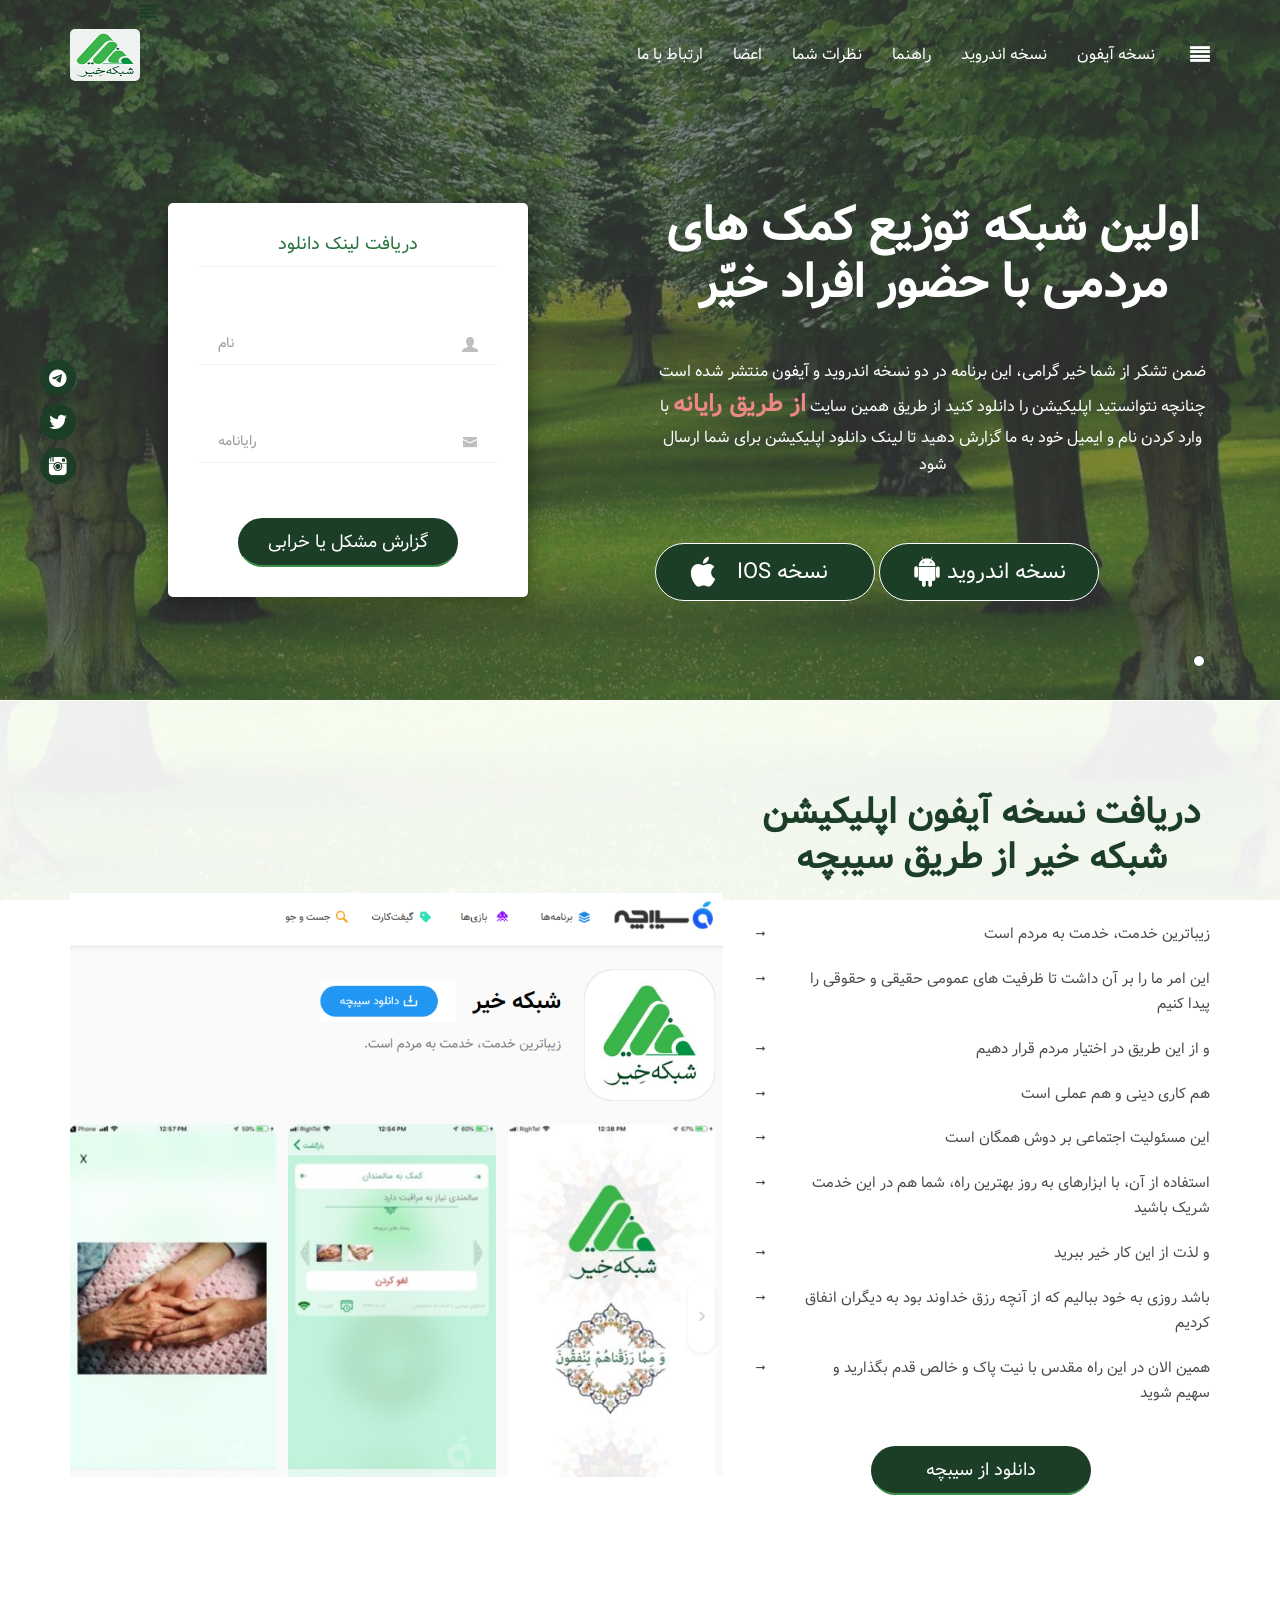
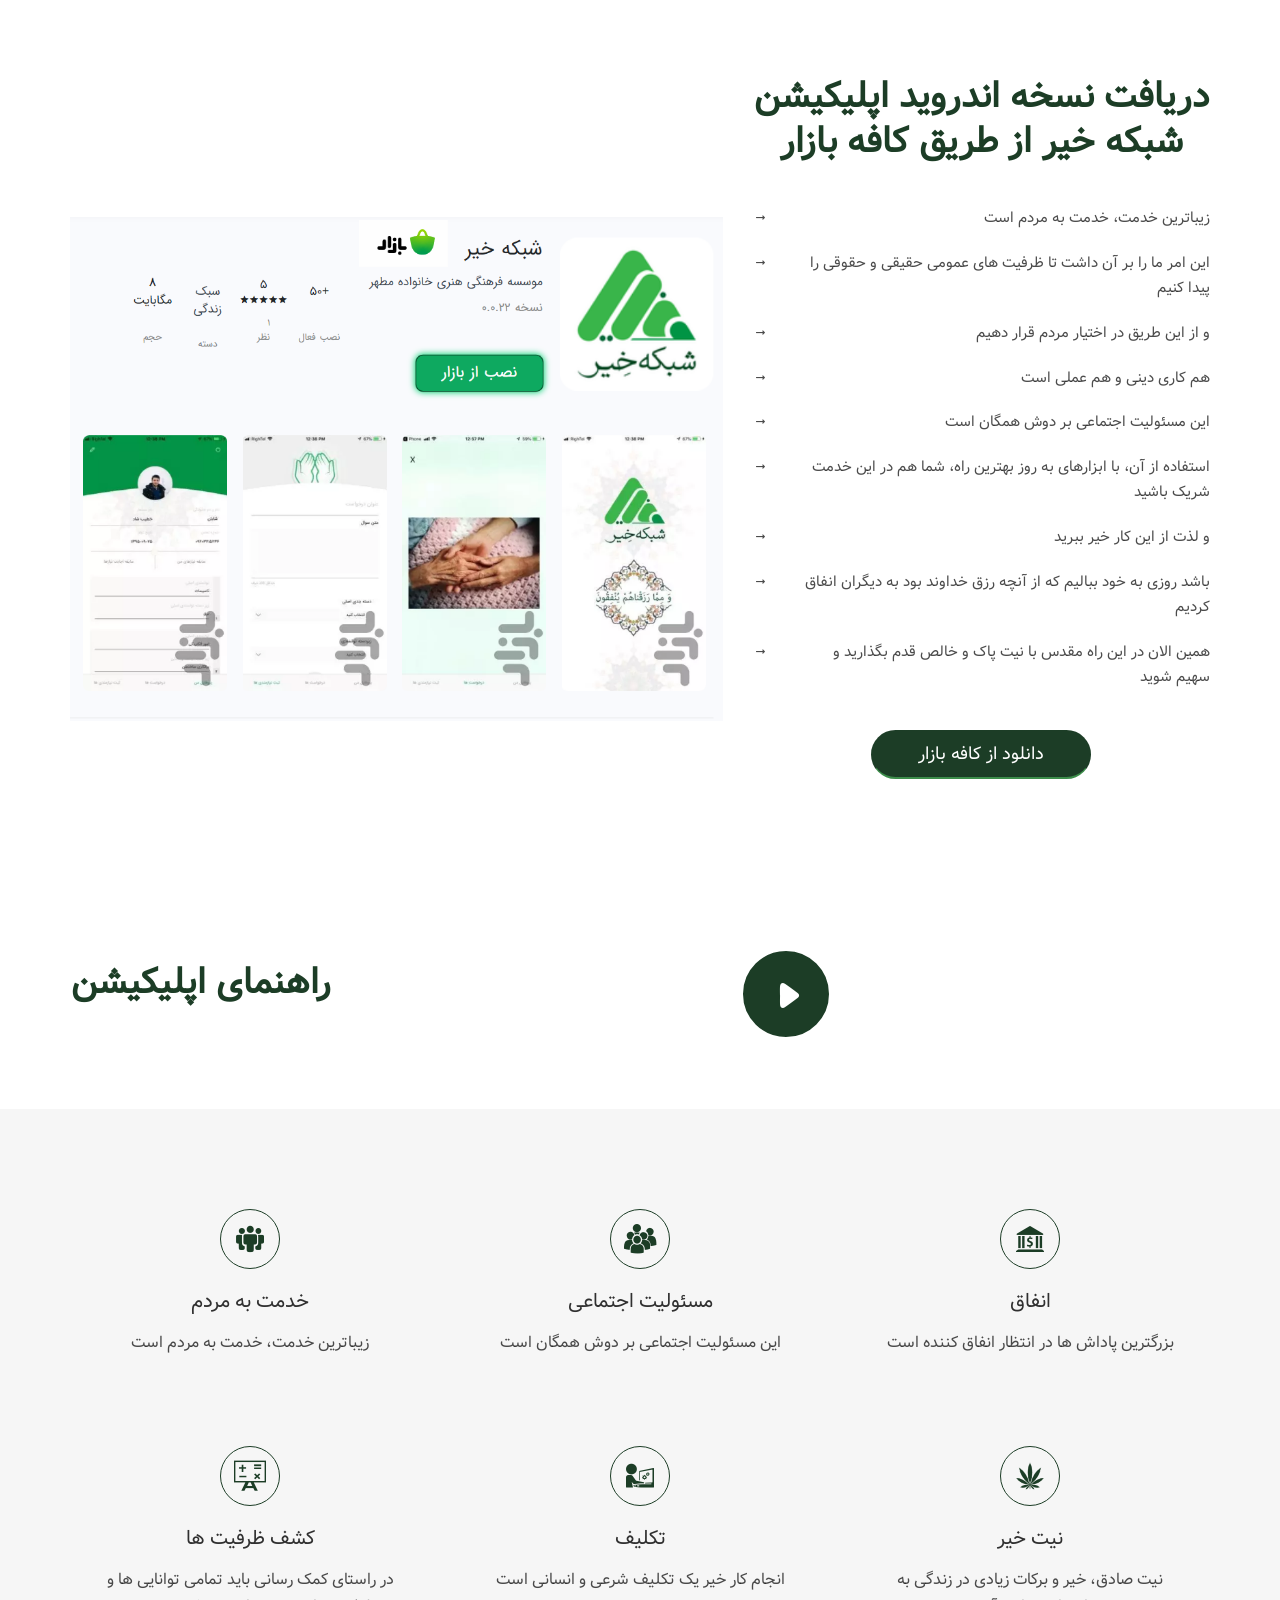
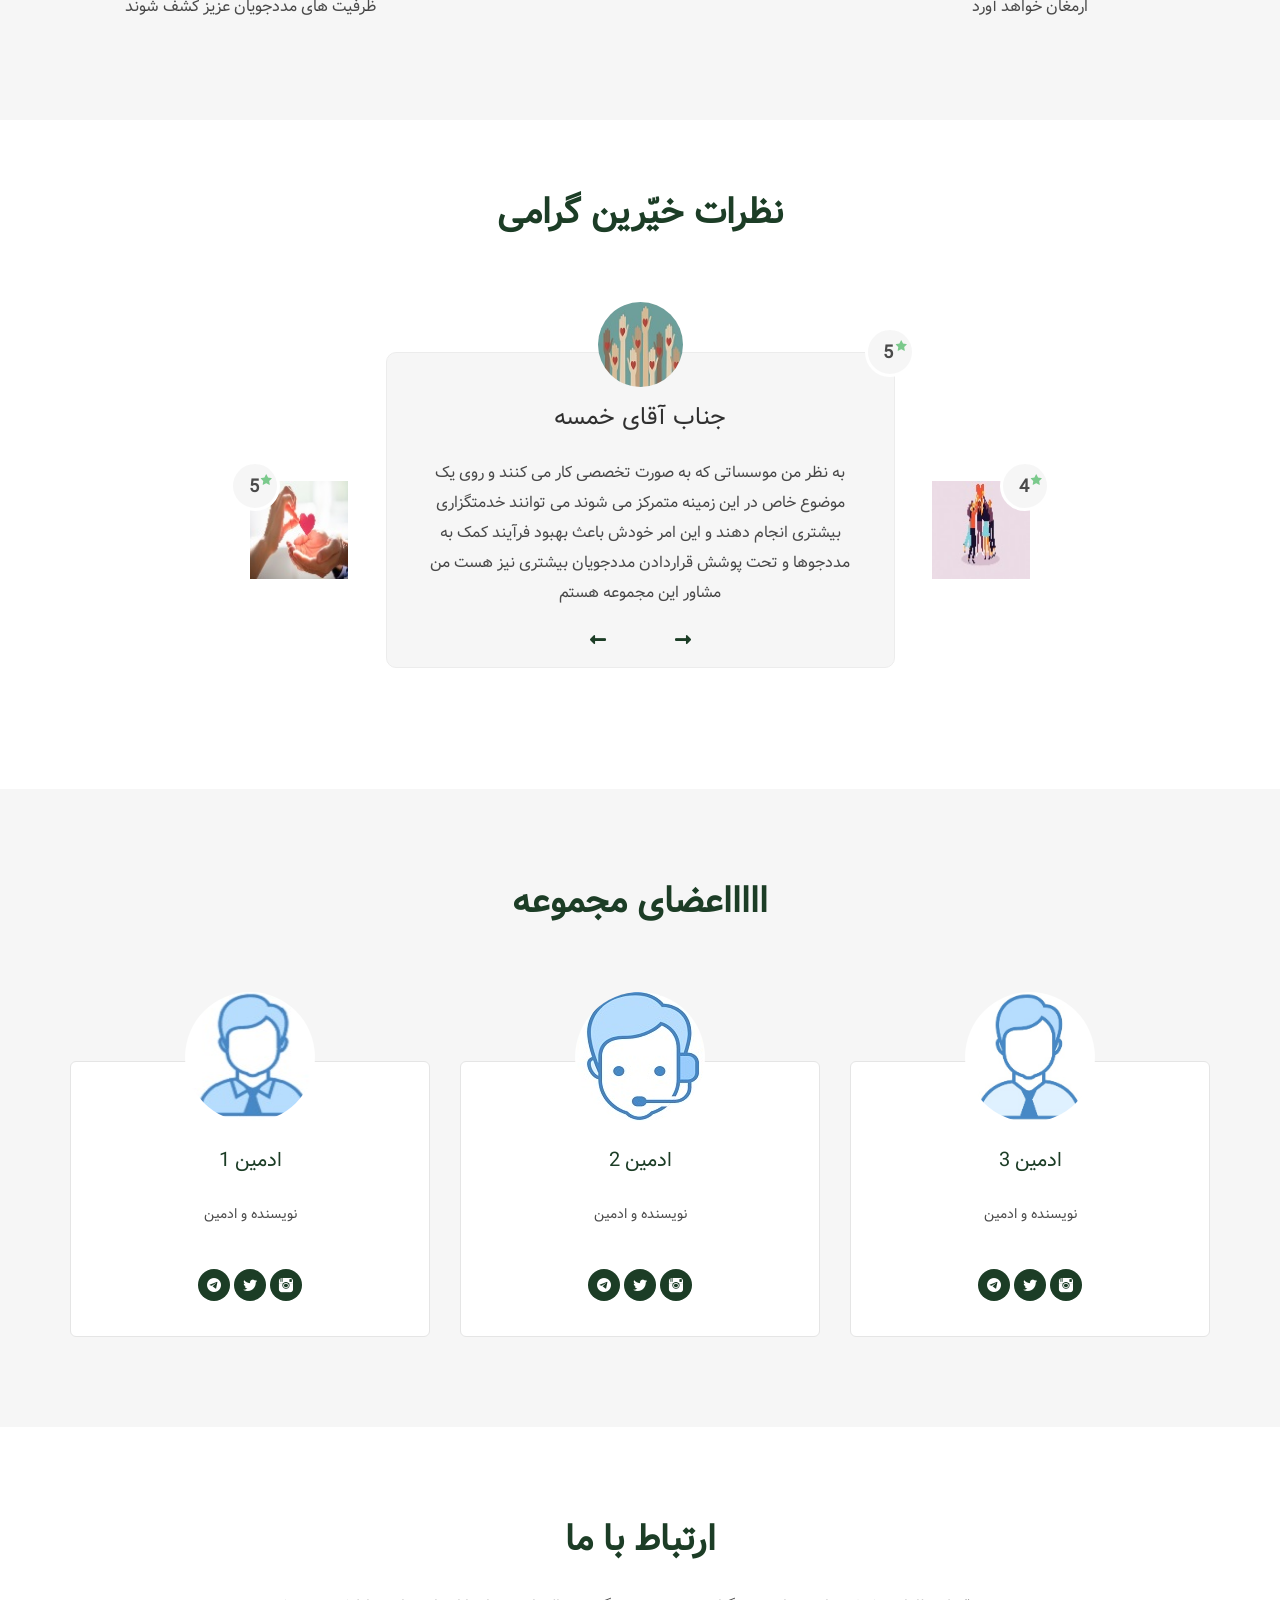
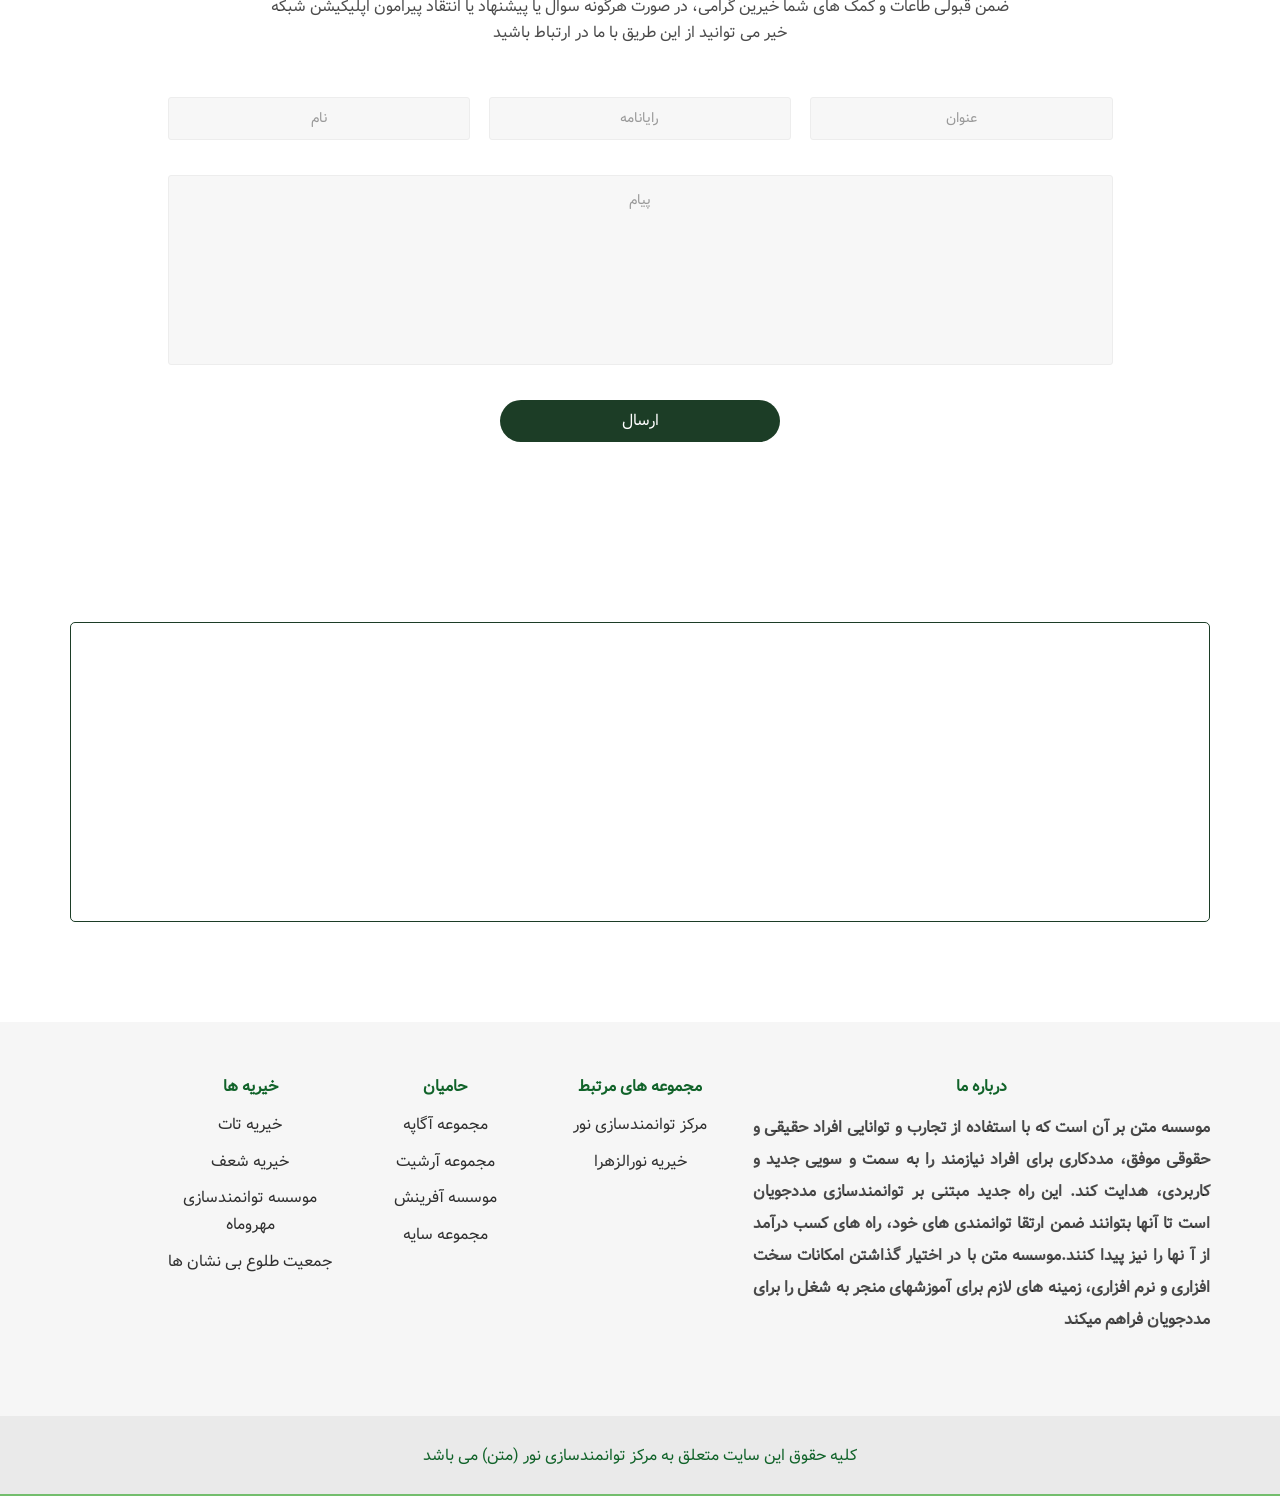
==== commit e579fb78: "Update index.html" ====
--- a/index.html
+++ b/index.html
@@ -437,7 +437,7 @@
 				<div class="row">
 					<div class="col-sm-offset-2 col-sm-8">
 						<div class="mb-65 xs-no-margin section-heading">
-							<h2 class="section-title"><strong class="primary-color">اعضای مجموعه</strong></h2>
+							<h2 class="section-title"><strong class="primary-color"> اااااعضای مجموعه</strong></h2>
 						</div>
 					</div><!-- /End col -->
 				</div><!-- /End row -->
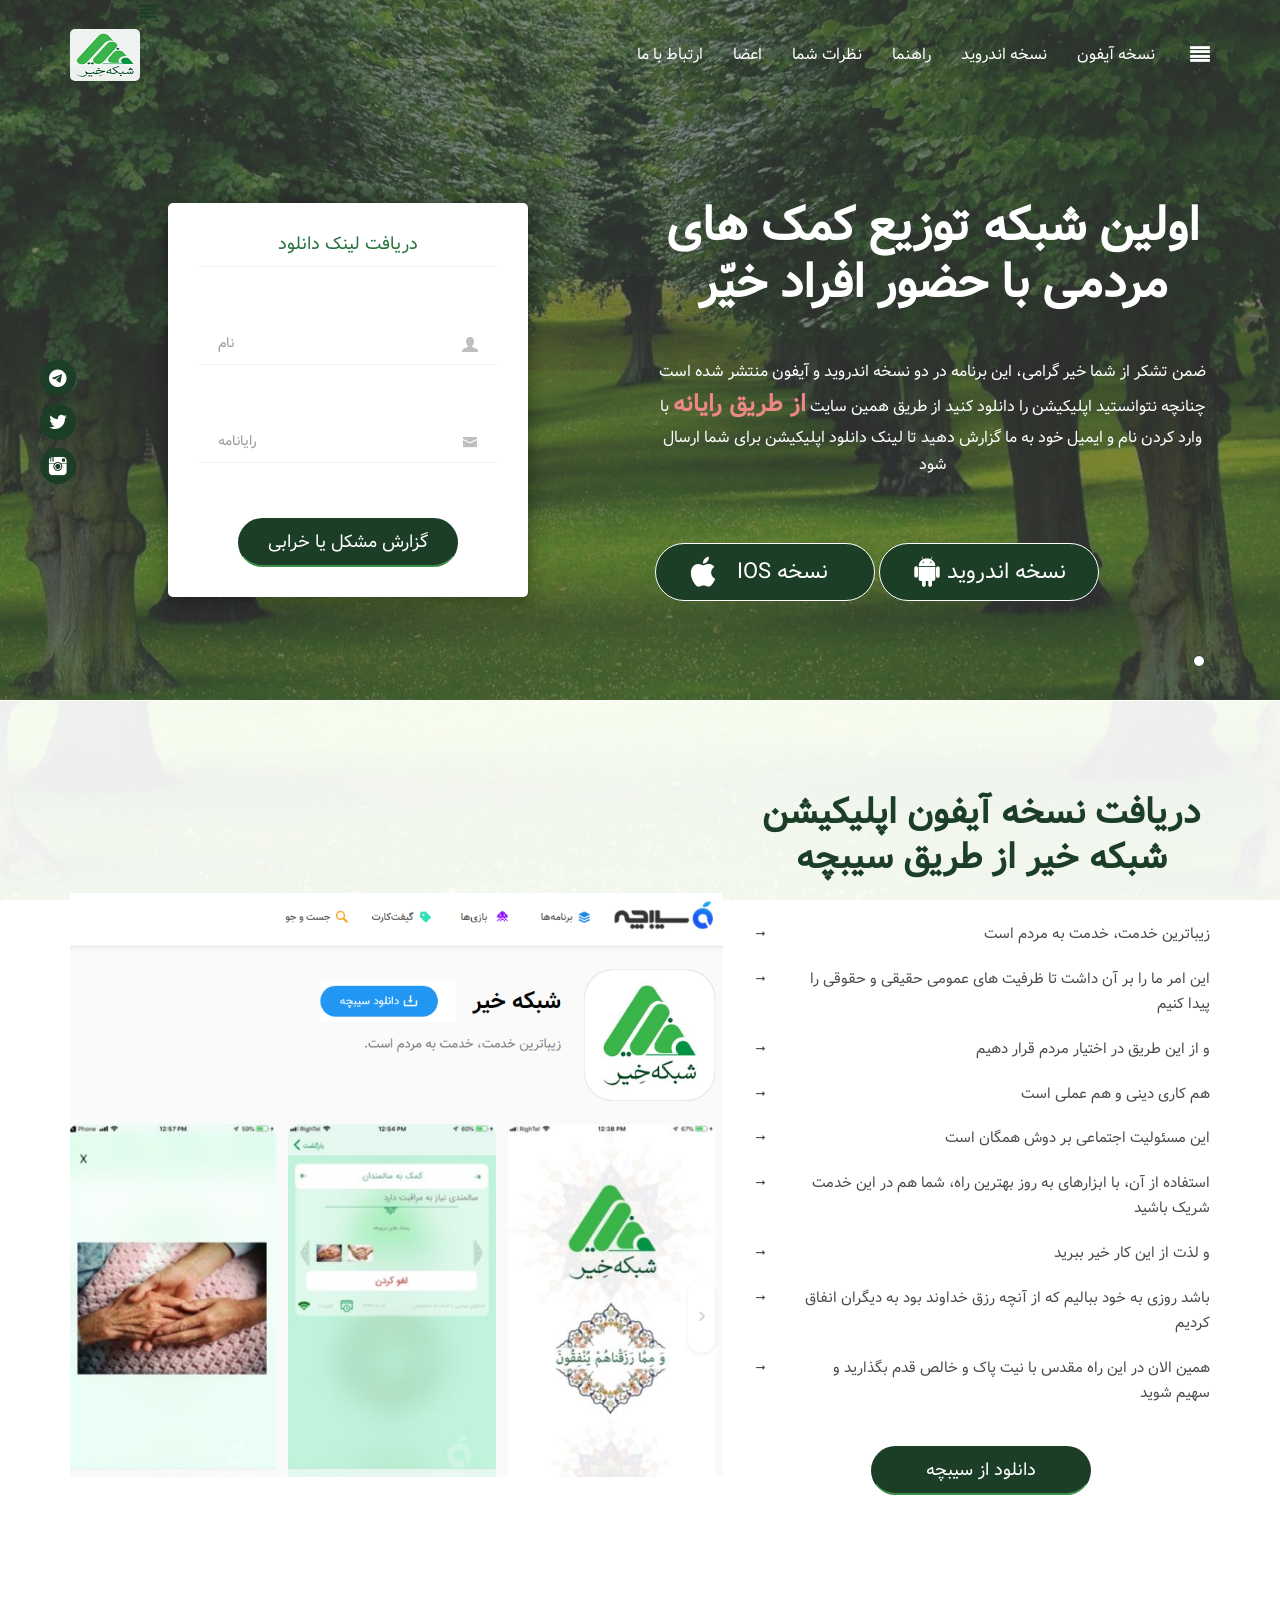
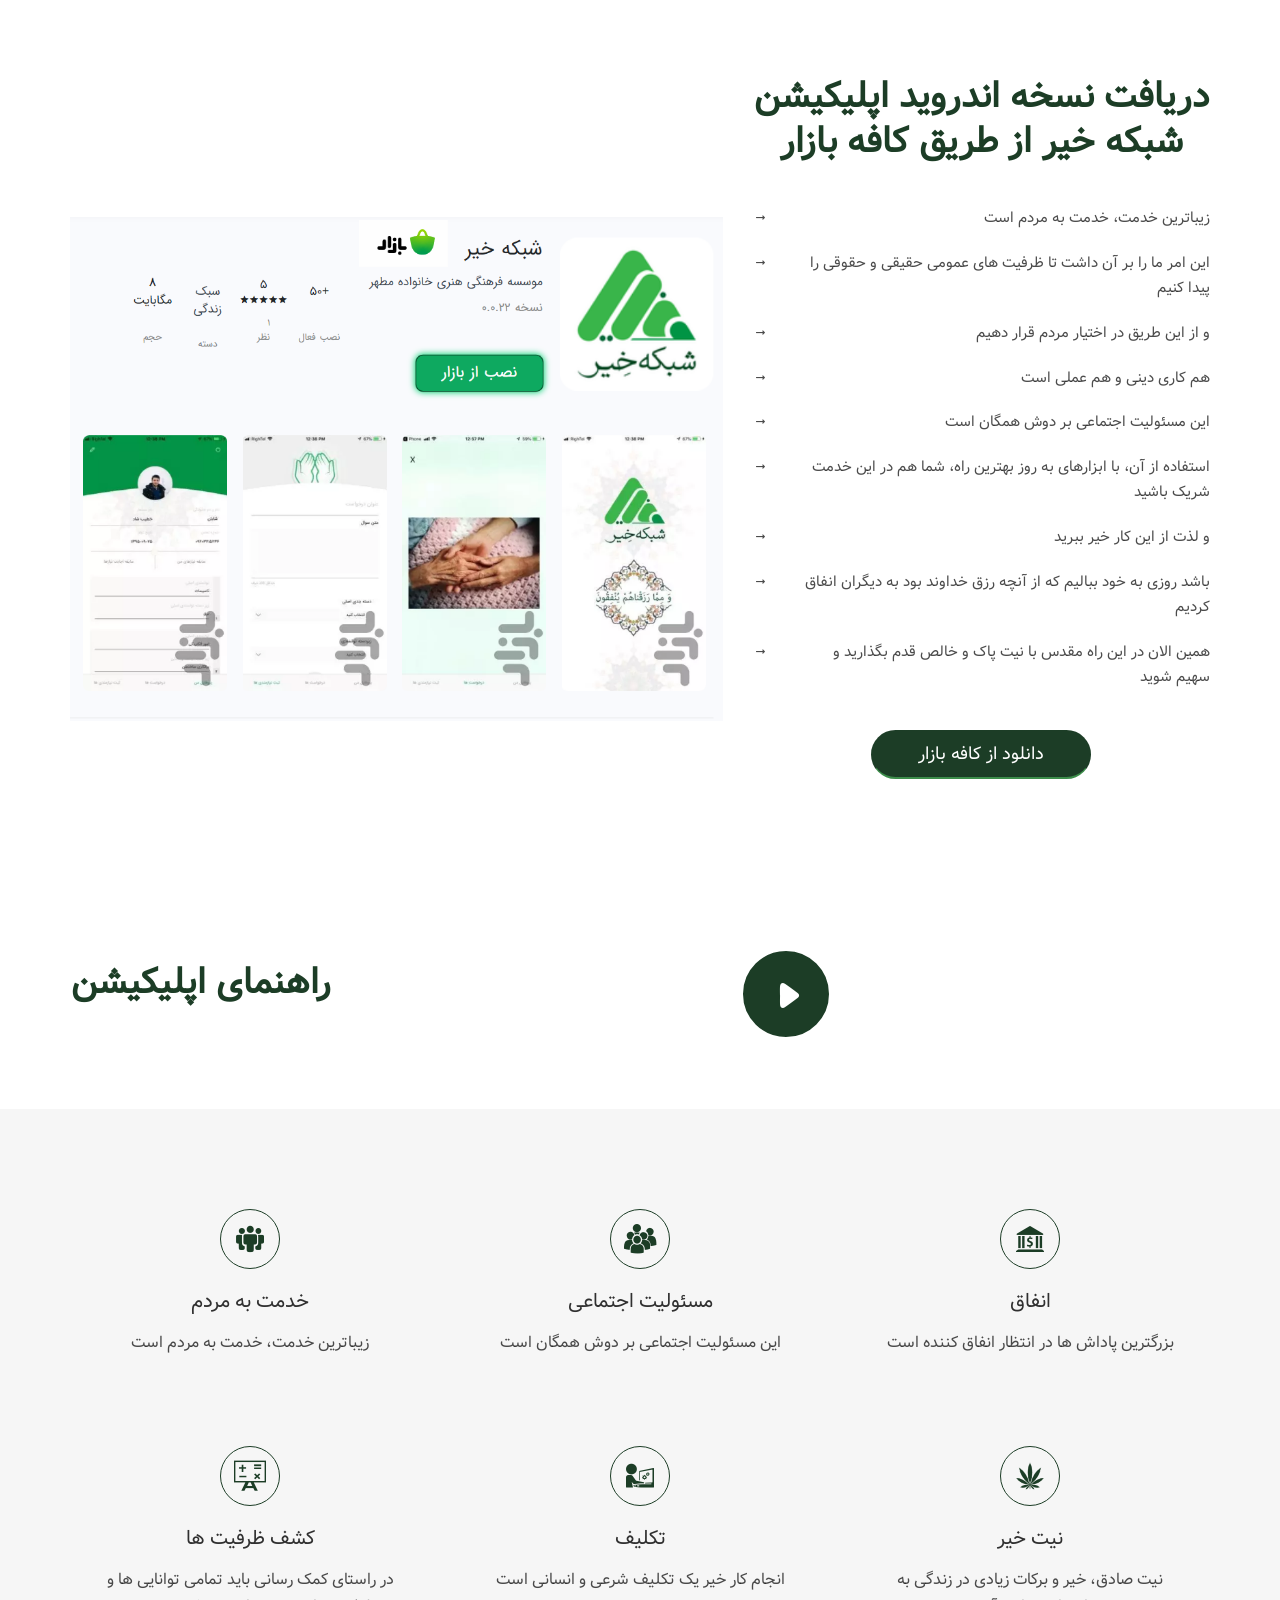
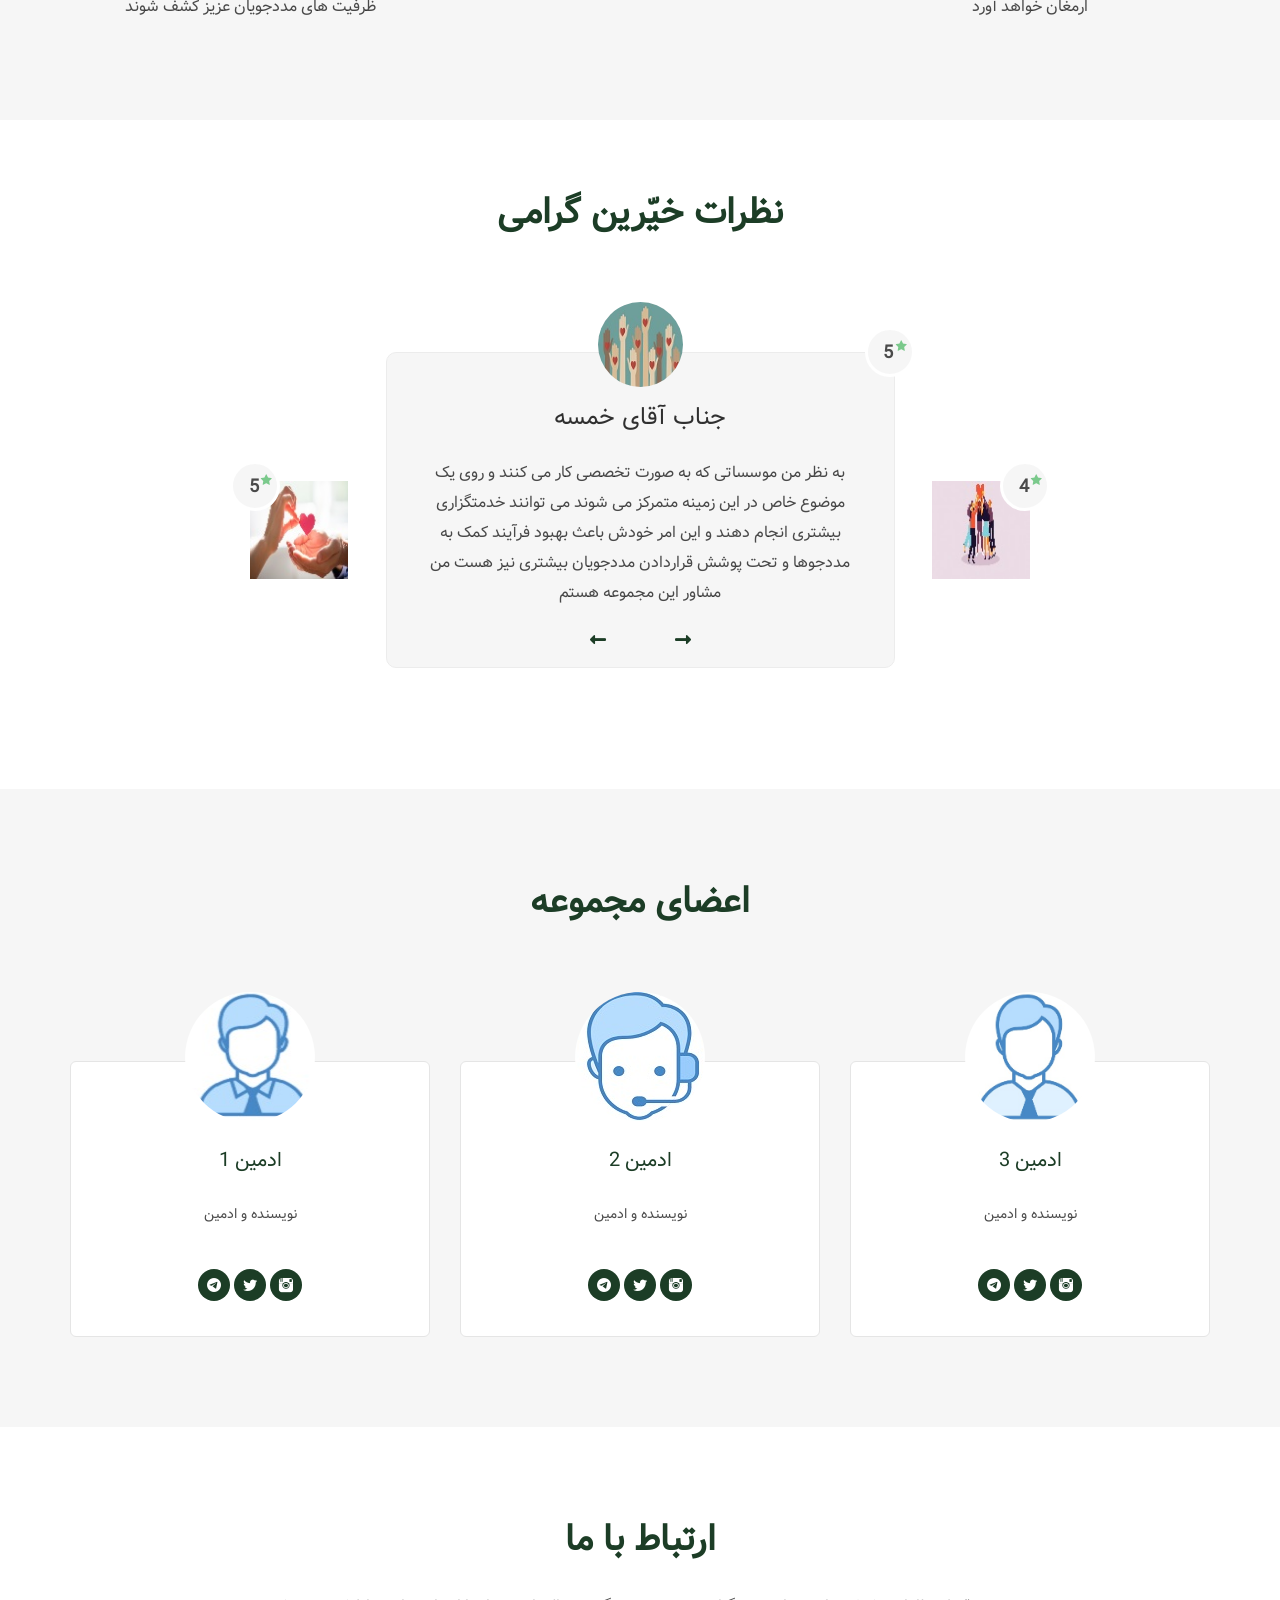
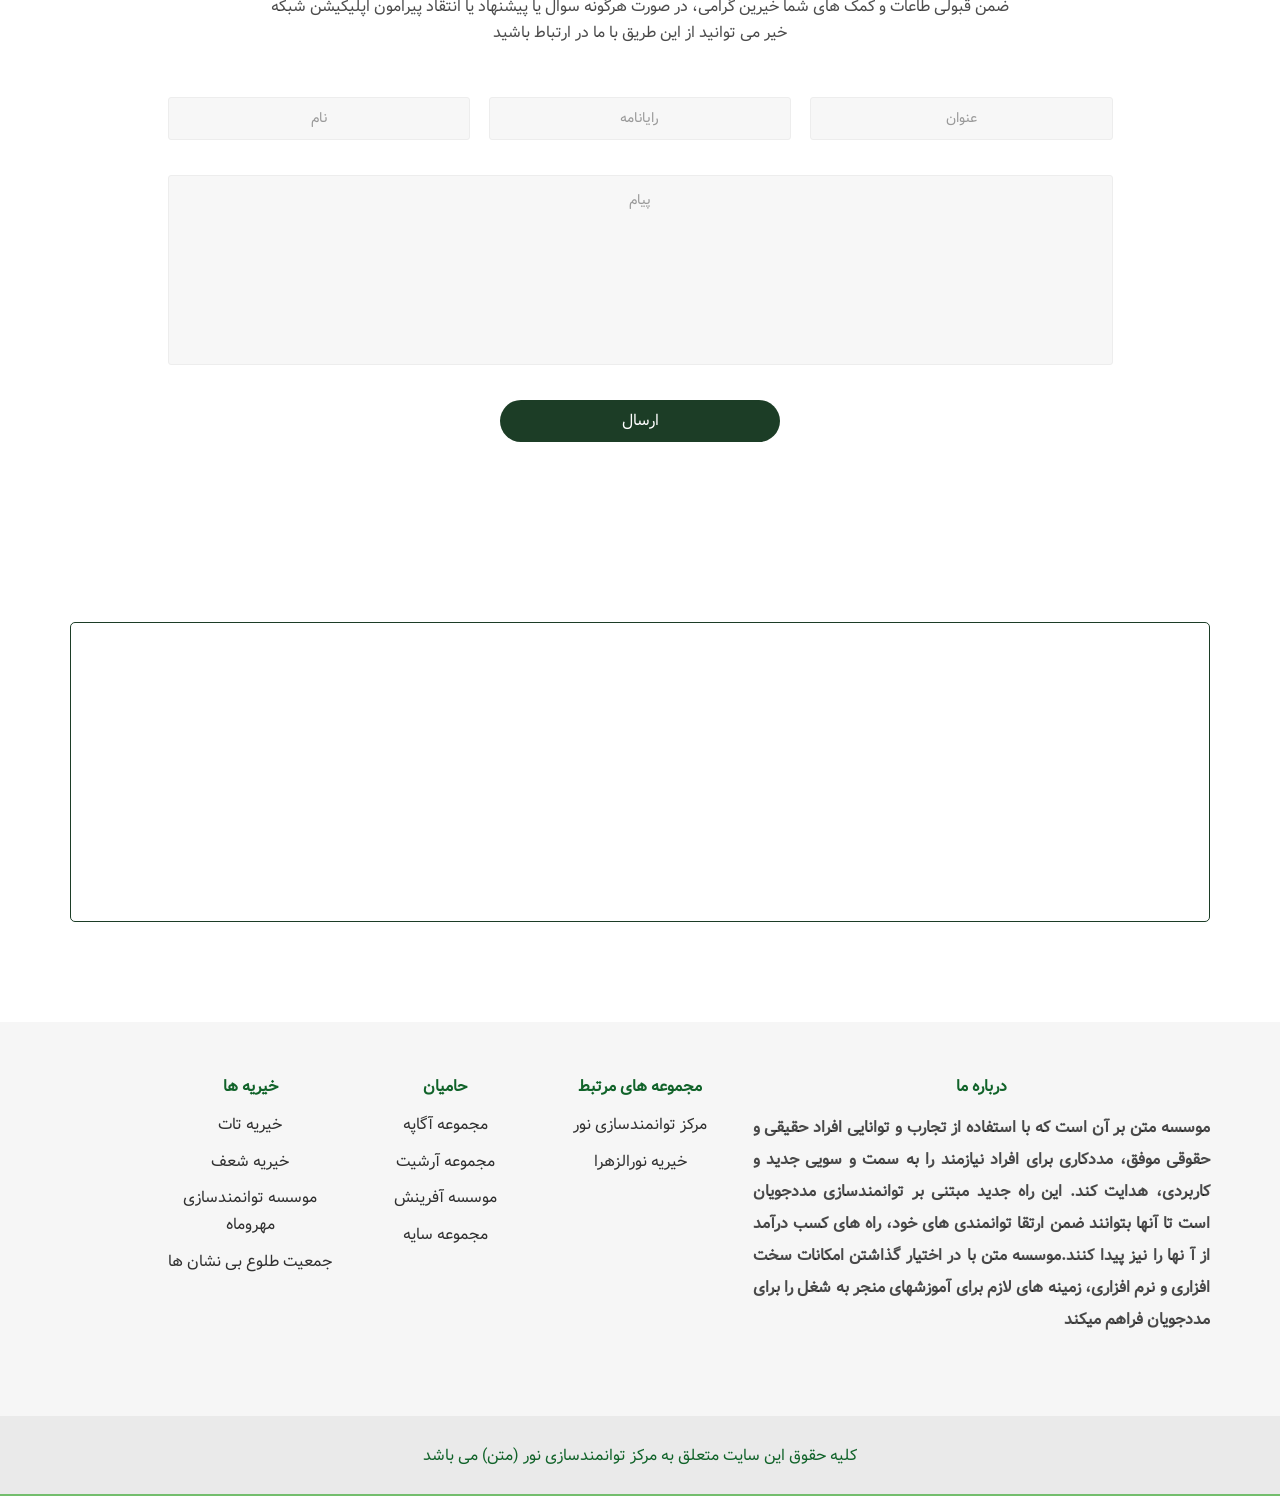
==== commit 113bb150: "Update index.html" ====
--- a/index.html
+++ b/index.html
@@ -437,7 +437,7 @@
 				<div class="row">
 					<div class="col-sm-offset-2 col-sm-8">
 						<div class="mb-65 xs-no-margin section-heading">
-							<h2 class="section-title"><strong class="primary-color"> اااااعضای مجموعه</strong></h2>
+							<h2 class="section-title"><strong class="primary-color"> اعضای مجموعه</strong></h2>
 						</div>
 					</div><!-- /End col -->
 				</div><!-- /End row -->
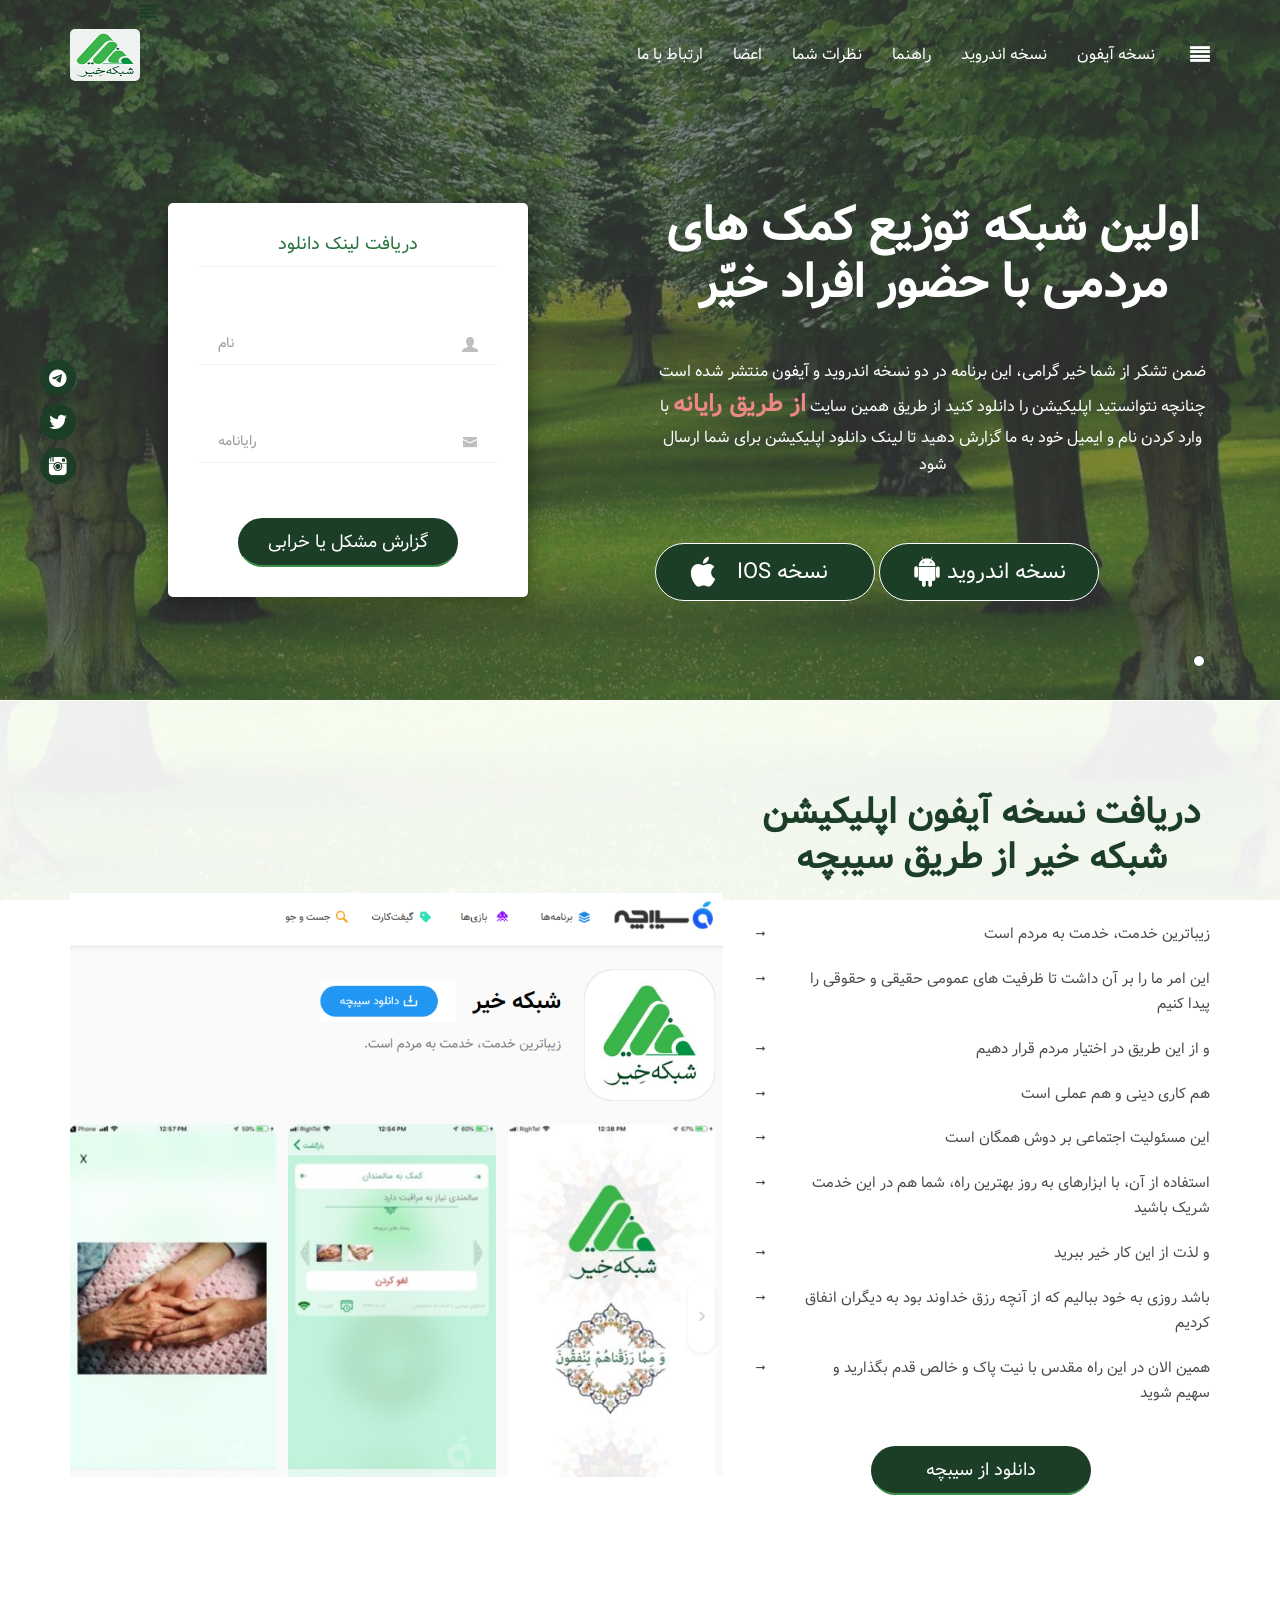
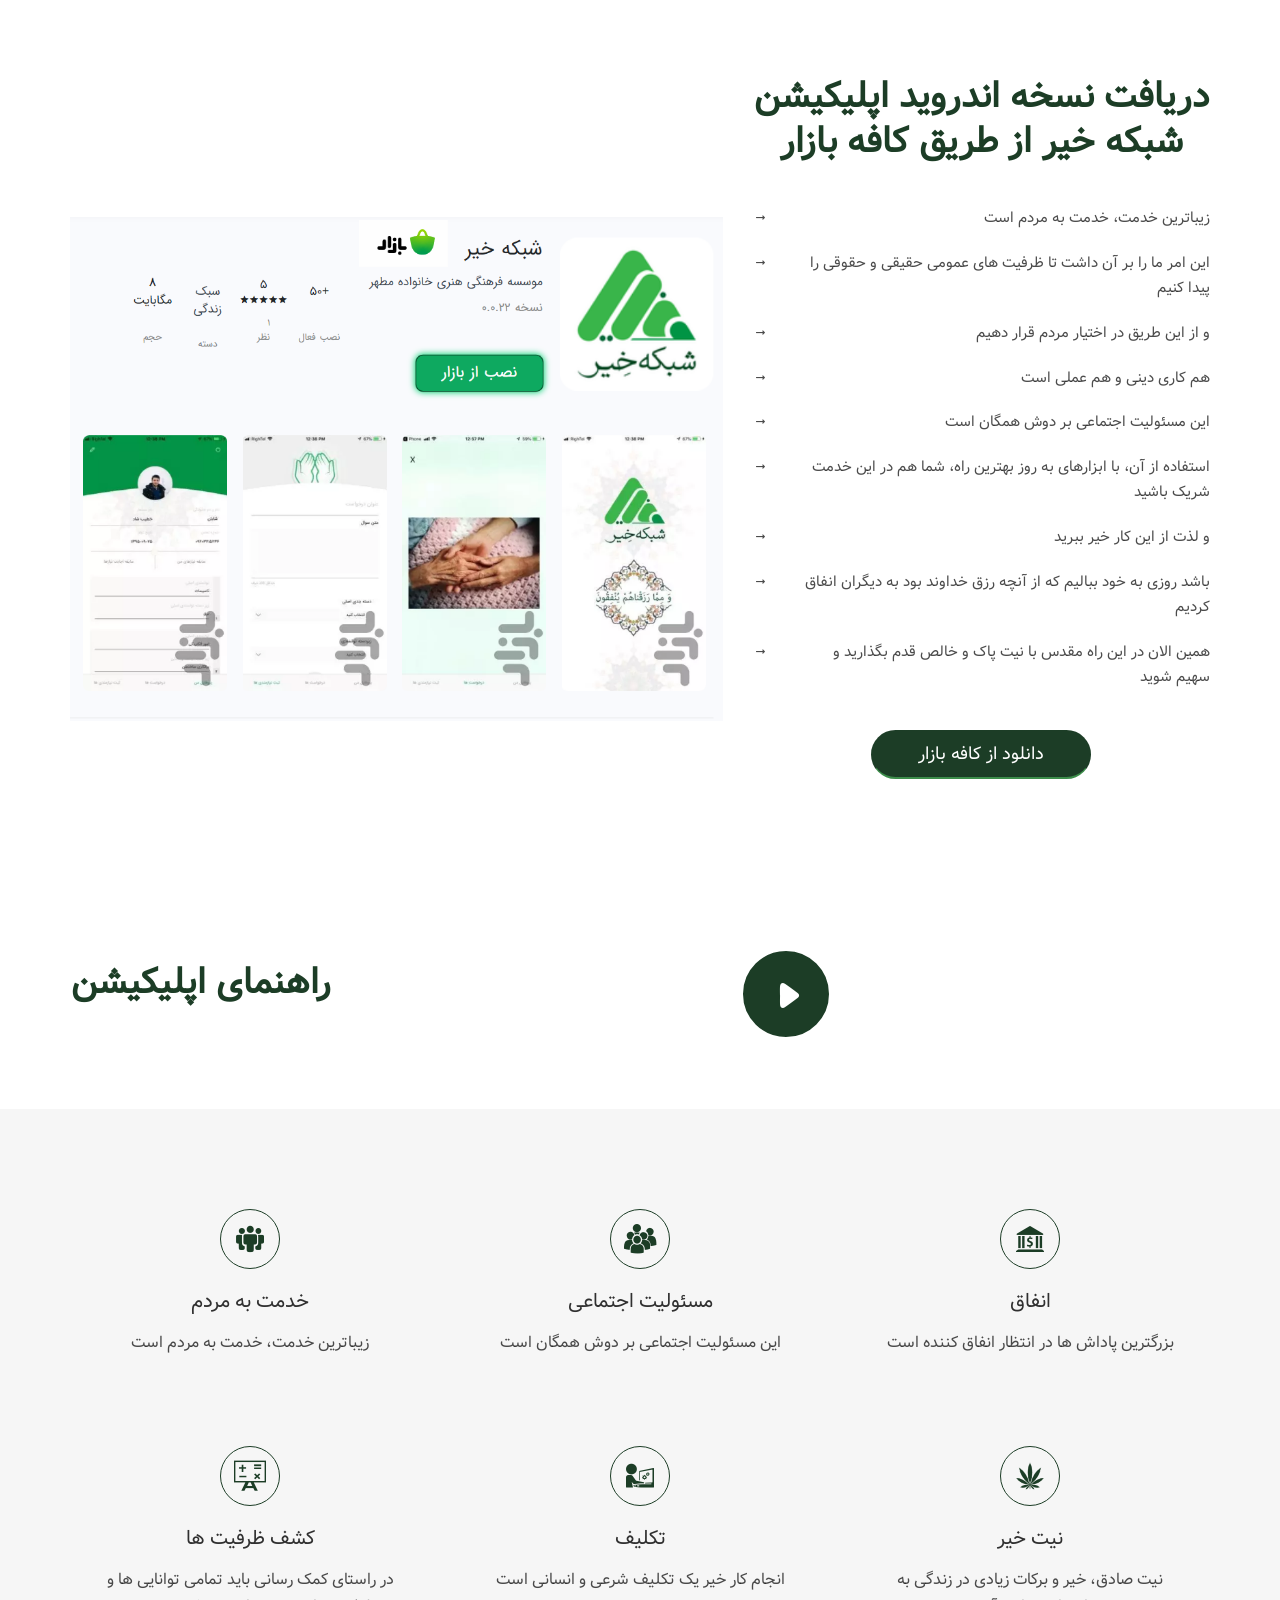
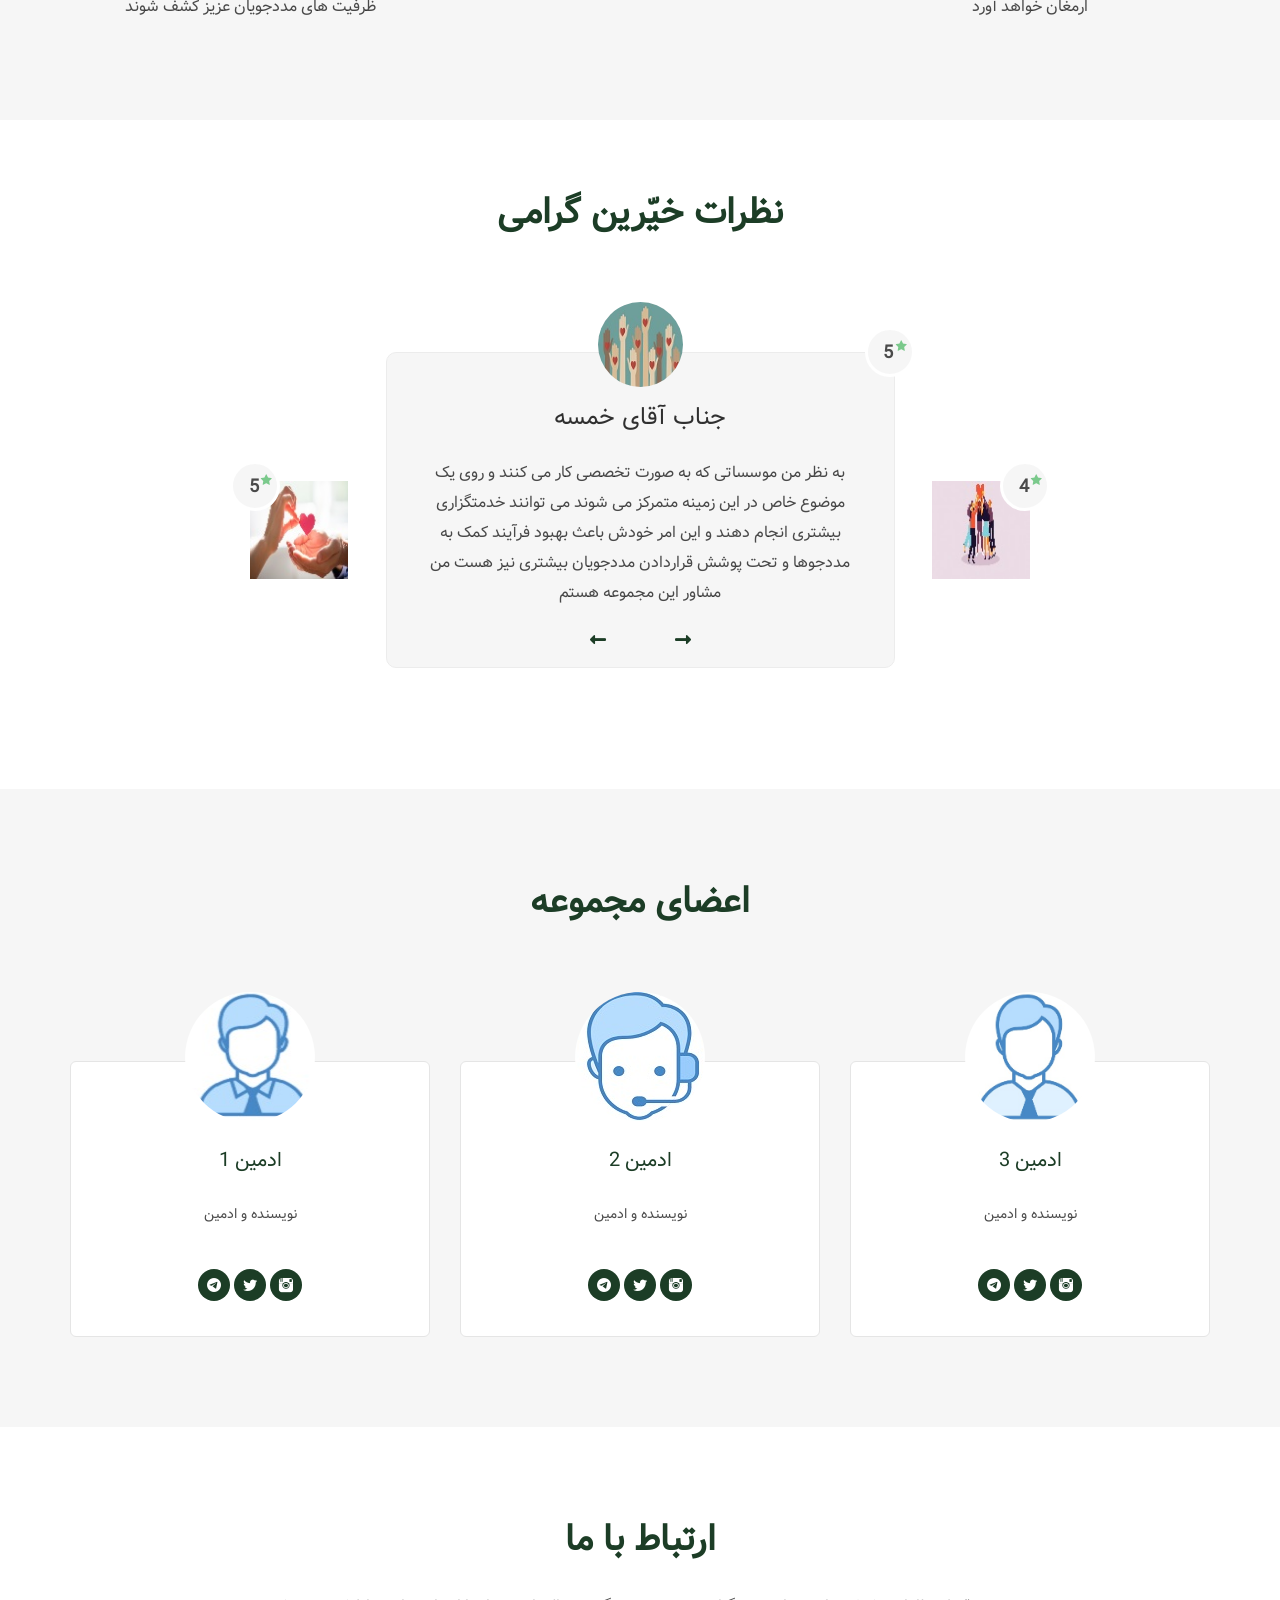
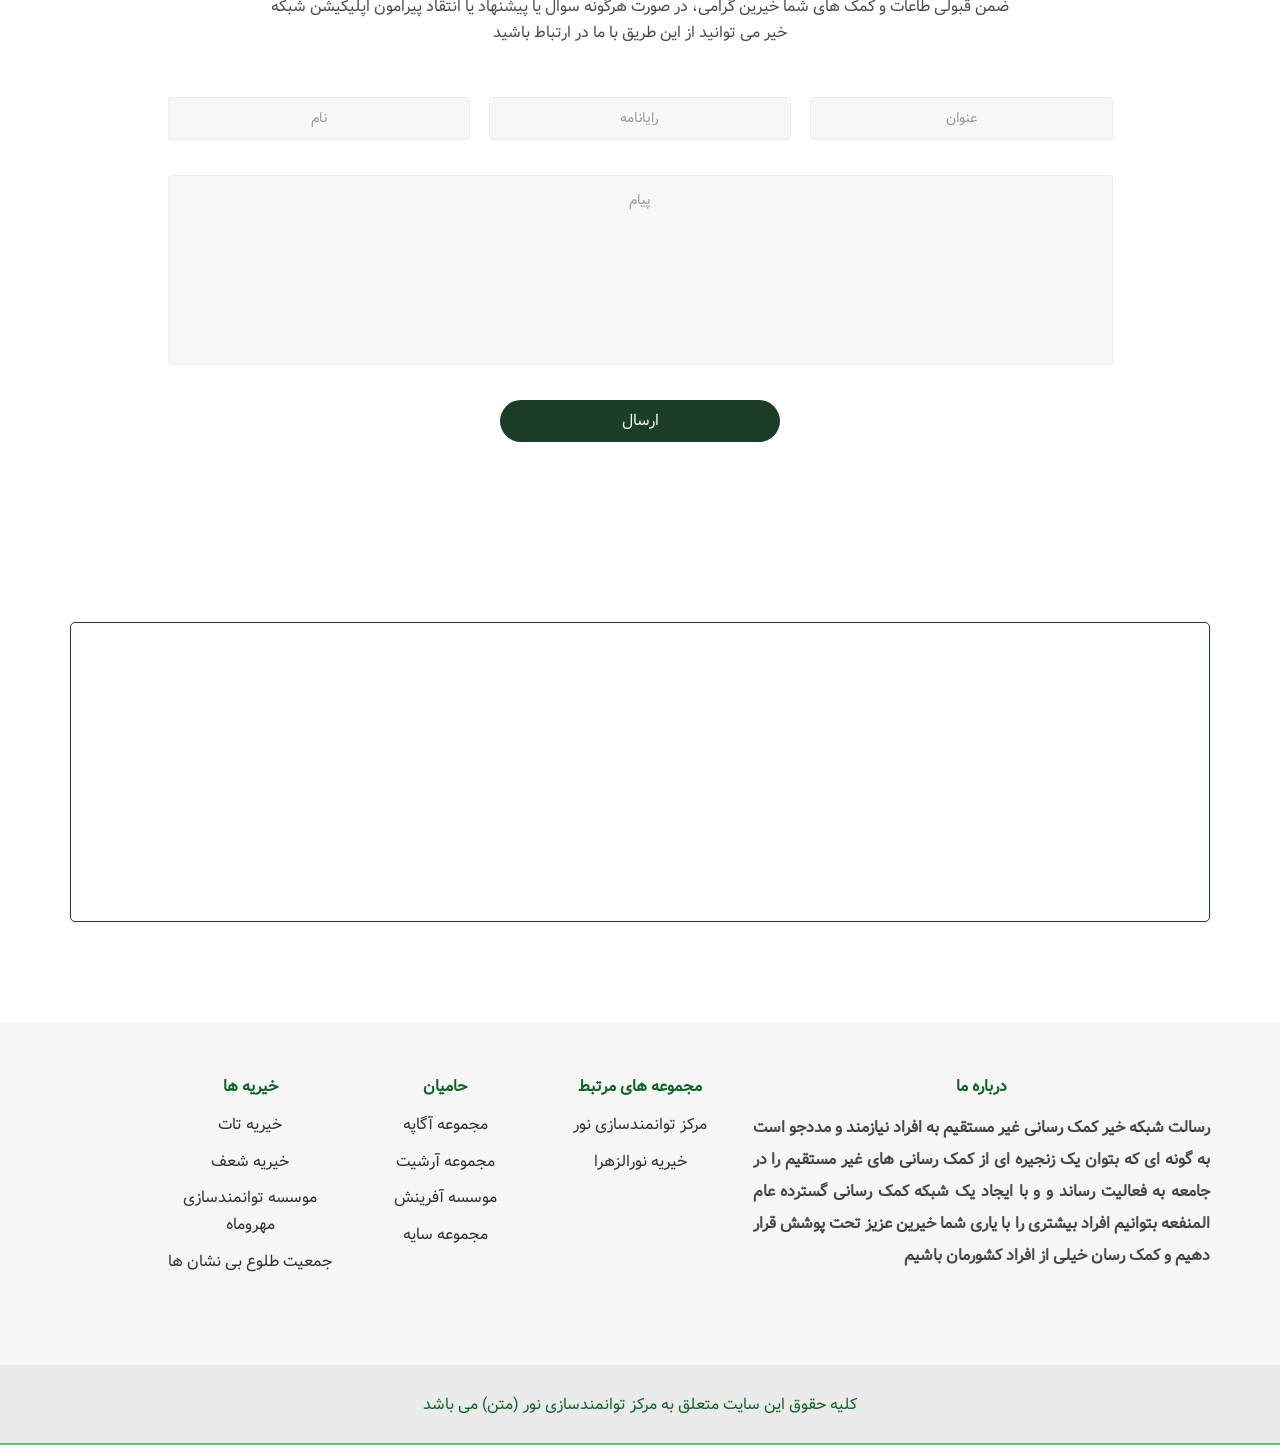
==== commit 82f01791: "Update index.html" ====
--- a/index.html
+++ b/index.html
@@ -596,7 +596,7 @@
 								<h4 class="widget-title" style="text-align: center;color: #11632a;">درباره ما</h4>
 								<div class="widget-content">
 									<p style="text-align: justify;direction: rtl;"> <b>
-										موسسه متن بر آن است که با استفاده از تجارب و توانایی افراد حقیقی و حقوقی موفق، مددکاری برای افراد نیازمند را به سمت و سویی جدید و کاربردی، هدایت کند. این راه جدید مبتنی بر توانمندسازی مددجویان است تا آنها بتوانند ضمن ارتقا توانمندی های خود، راه های کسب درآمد از آ نها را نیز پیدا کنند.موسسه متن با در اختیار گذاشتن امکانات سخت افزاری و نرم افزاری، زمینه های لازم برای آموزشهای منجر به شغل را برای مددجویان فراهم میکند</p>
+										رسالت شبکه خیر کمک رسانی غیر مستقیم به افراد نیازمند و مددجو است به گونه ای که بتوان یک زنجیره ای از کمک رسانی های غیر مستقیم را در جامعه به فعالیت رساند و و با ایجاد یک شبکه کمک رسانی گسترده عام المنفعه بتوانیم افراد بیشتری را با یاری شما خیرین عزیز تحت پوشش قرار دهیم و کمک رسان خیلی از افراد کشورمان باشیم</p>
 									</b></div>
 							</div><!-- /End footer-widget -->
 						</div>
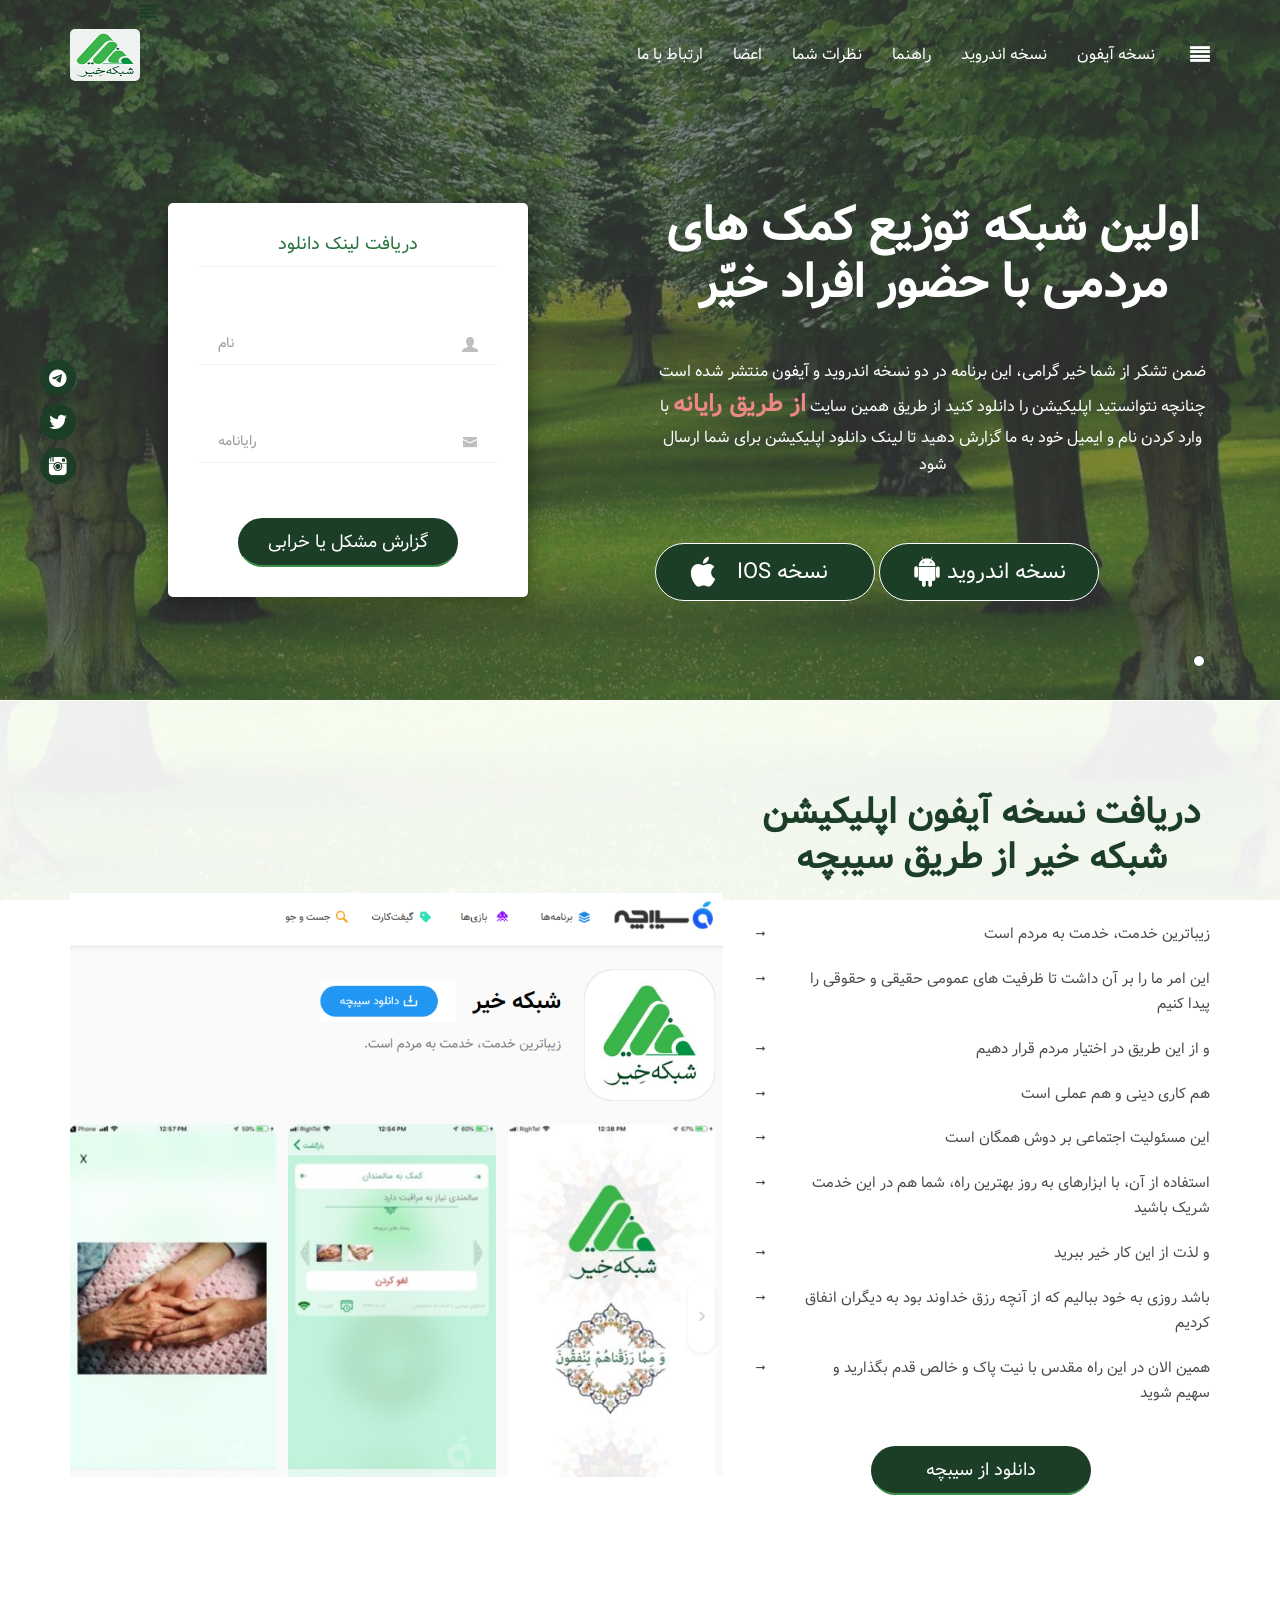
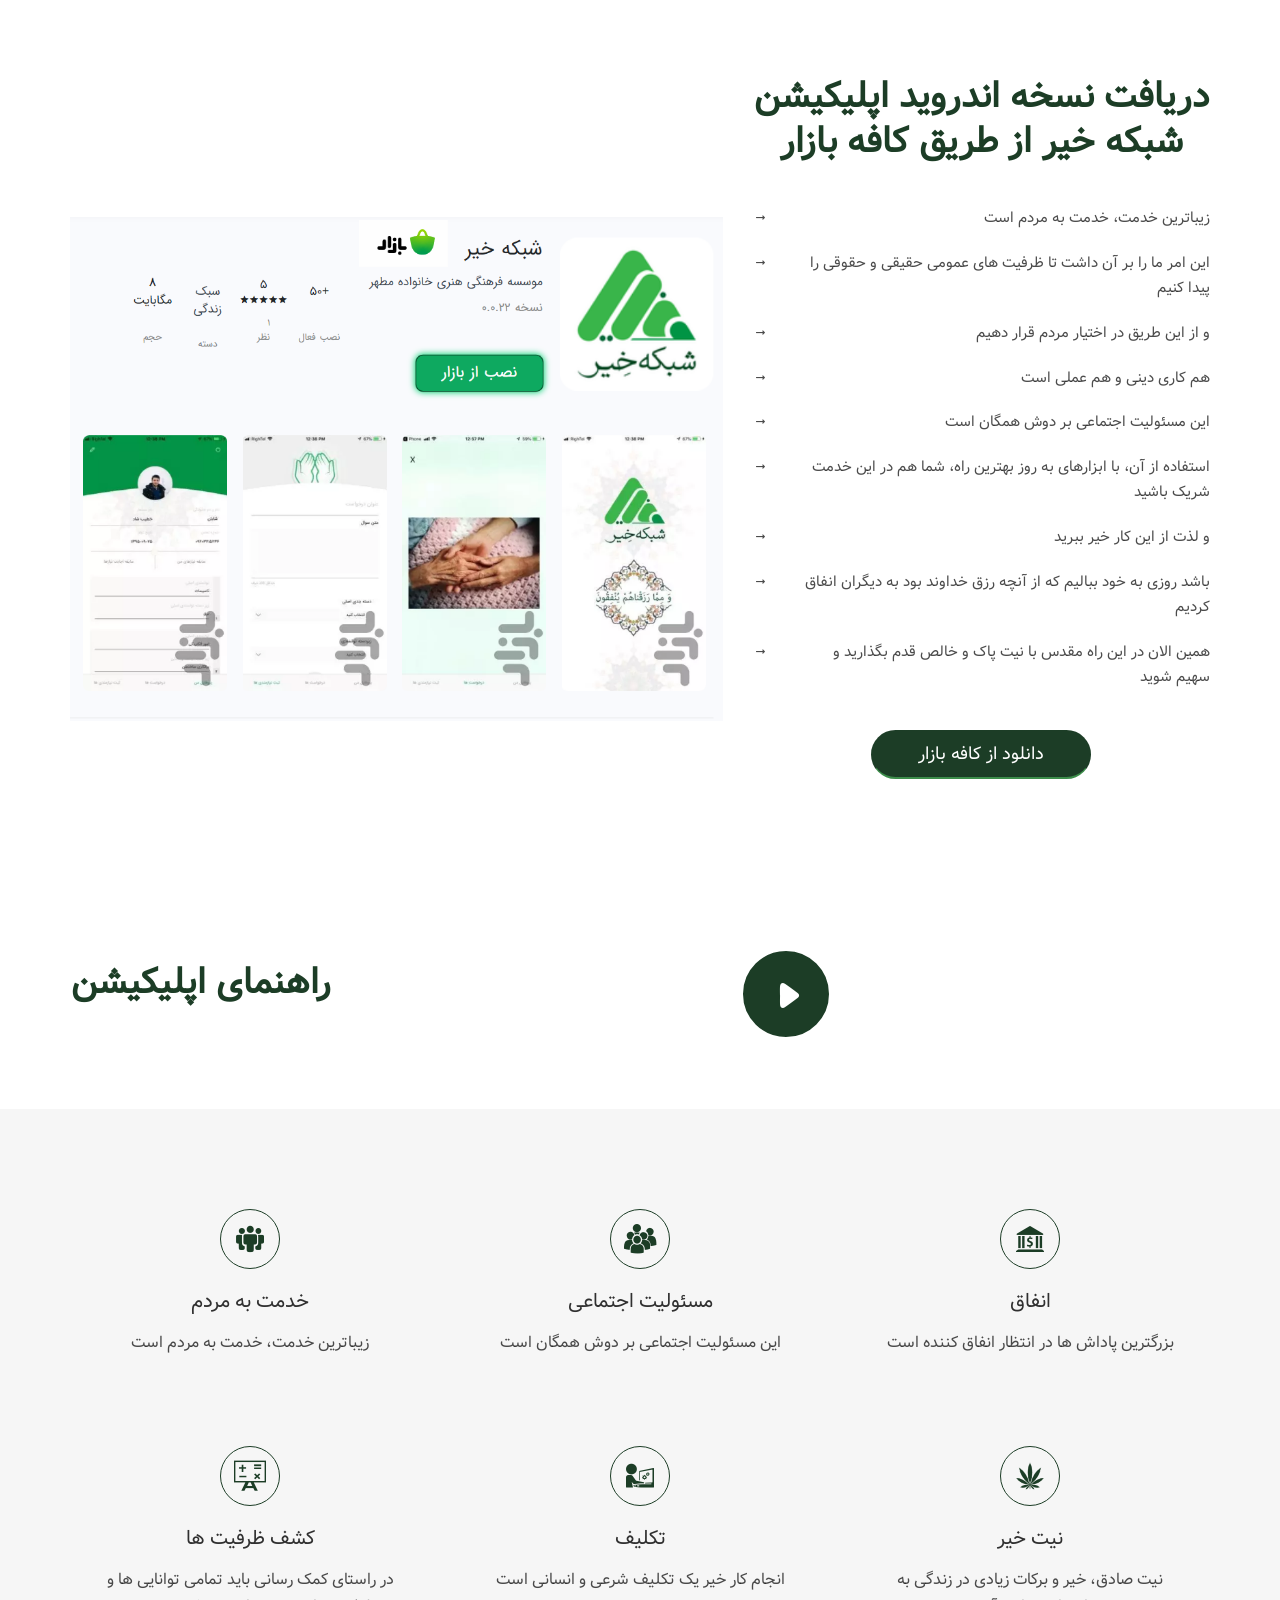
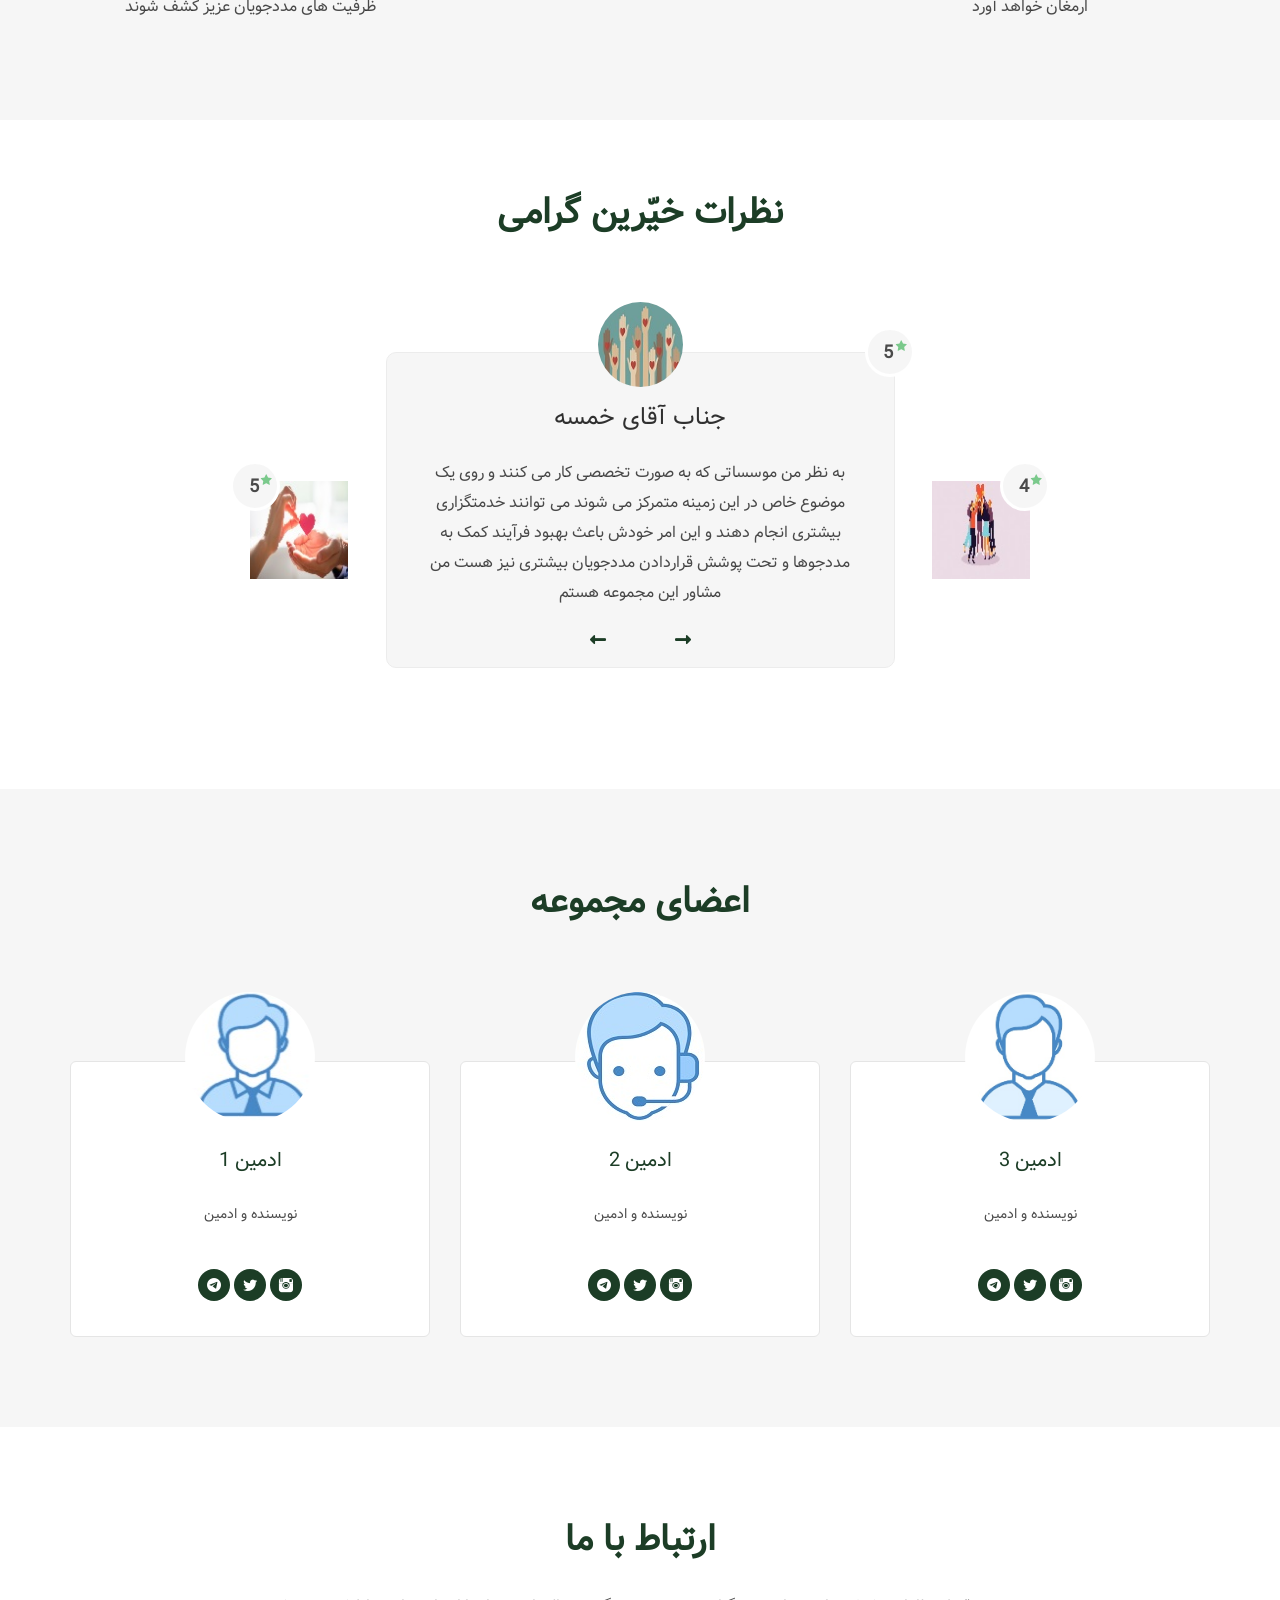
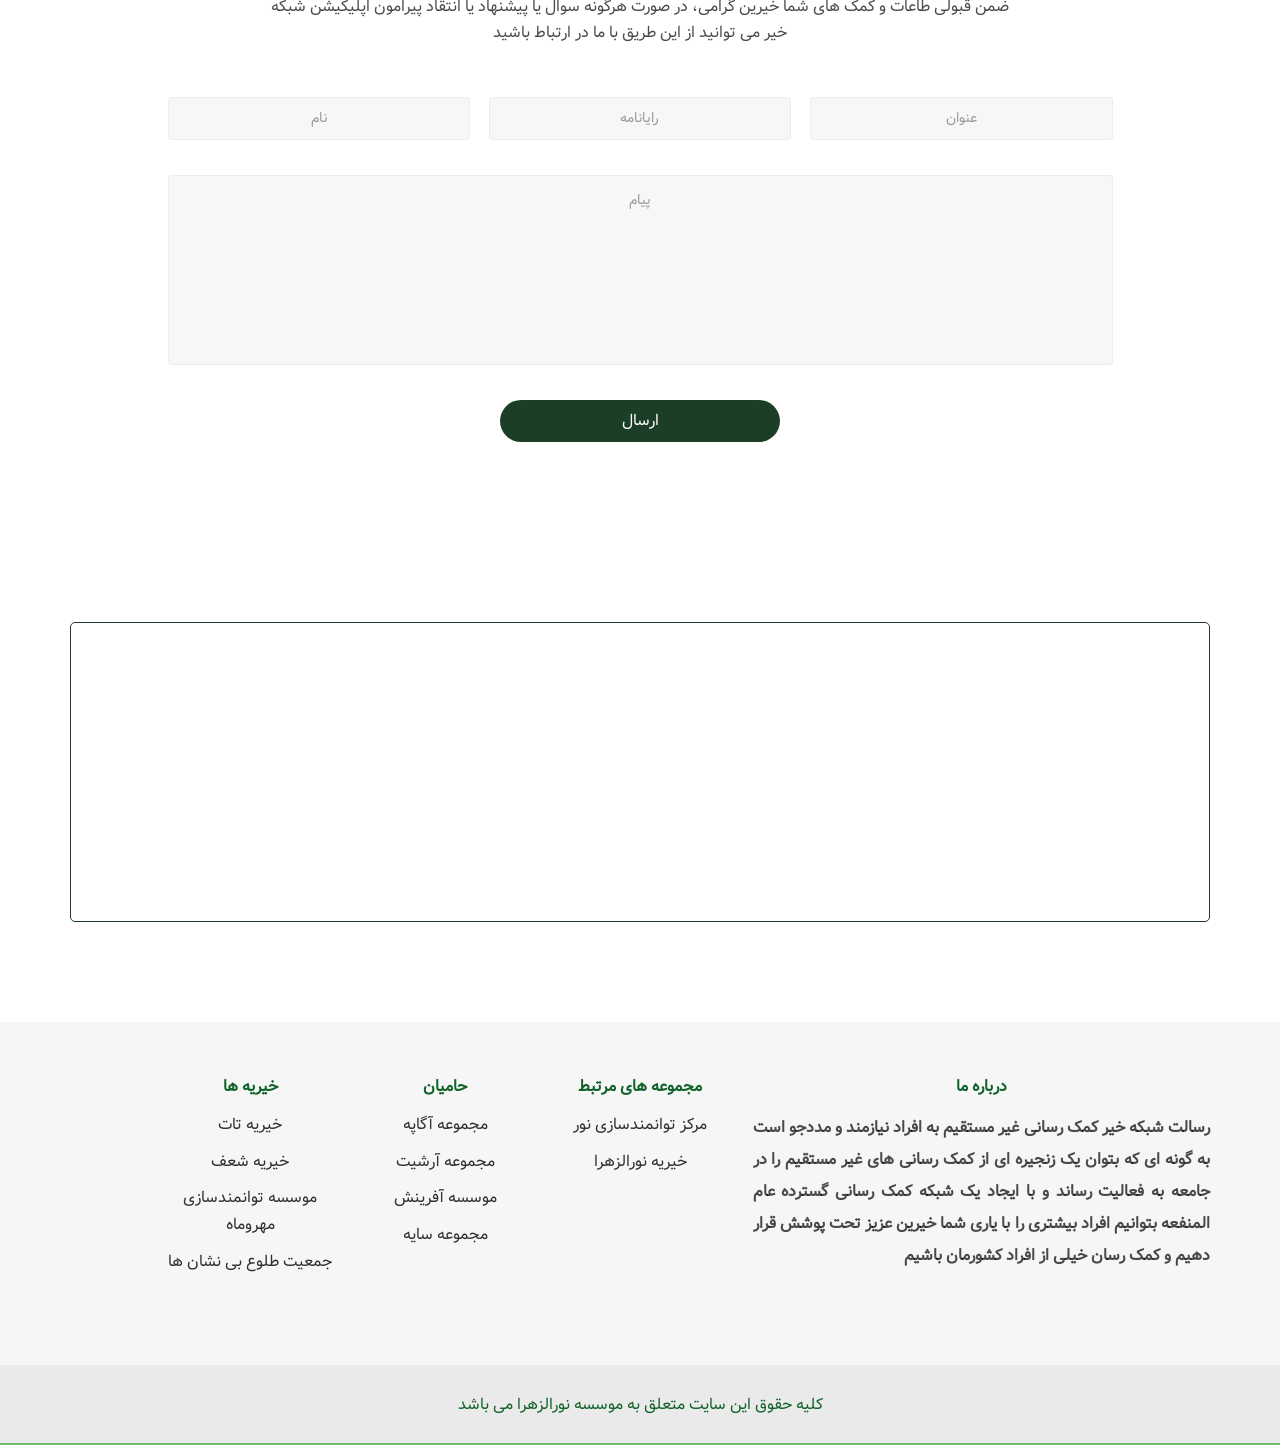
==== commit 4b876c7e: "Update index.html" ====
--- a/index.html
+++ b/index.html
@@ -596,7 +596,7 @@
 								<h4 class="widget-title" style="text-align: center;color: #11632a;">درباره ما</h4>
 								<div class="widget-content">
 									<p style="text-align: justify;direction: rtl;"> <b>
-										رسالت شبکه خیر کمک رسانی غیر مستقیم به افراد نیازمند و مددجو است به گونه ای که بتوان یک زنجیره ای از کمک رسانی های غیر مستقیم را در جامعه به فعالیت رساند و و با ایجاد یک شبکه کمک رسانی گسترده عام المنفعه بتوانیم افراد بیشتری را با یاری شما خیرین عزیز تحت پوشش قرار دهیم و کمک رسان خیلی از افراد کشورمان باشیم</p>
+										رسالت شبکه خیر کمک رسانی غیر مستقیم به افراد نیازمند و مددجو است به گونه ای که بتوان یک زنجیره ای از کمک رسانی های غیر مستقیم را در جامعه به فعالیت رساند و با ایجاد یک شبکه کمک رسانی گسترده عام المنفعه بتوانیم افراد بیشتری را با یاری شما خیرین عزیز تحت پوشش قرار دهیم و کمک رسان خیلی از افراد کشورمان باشیم</p>
 									</b></div>
 							</div><!-- /End footer-widget -->
 						</div>
@@ -611,7 +611,7 @@
 					<div class="row xs-text-center">
 						<div class="col-sm-12">
 							<div class="text-center footer-left">
-								<p class="copyright-text" style="color: #11632a;">کلیه حقوق این سایت متعلق به مرکز توانمندسازی نور (متن) می باشد</p>
+								<p class="copyright-text" style="color: #11632a;">کلیه حقوق این سایت متعلق به موسسه نورالزهرا می باشد</p>
 							</div>
 						</div><!-- /End col -->
 					</div><!-- /End row -->
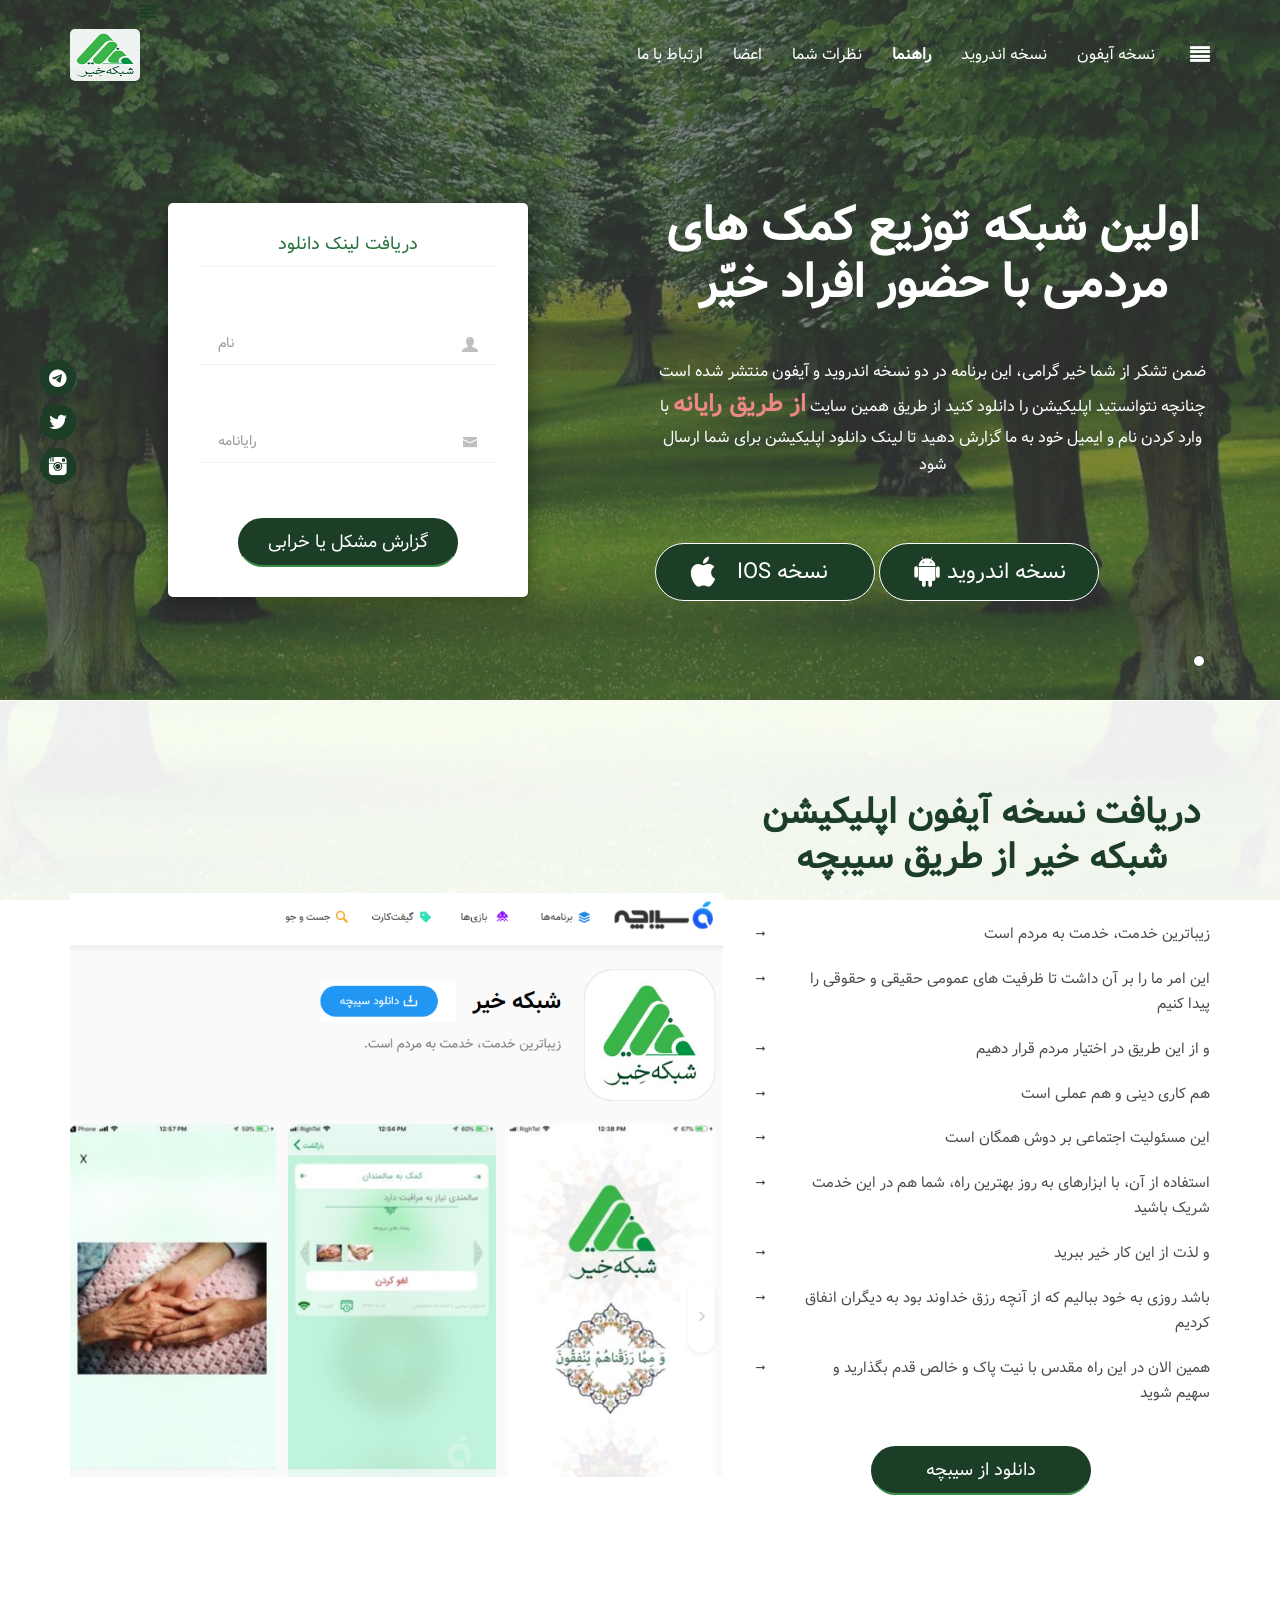
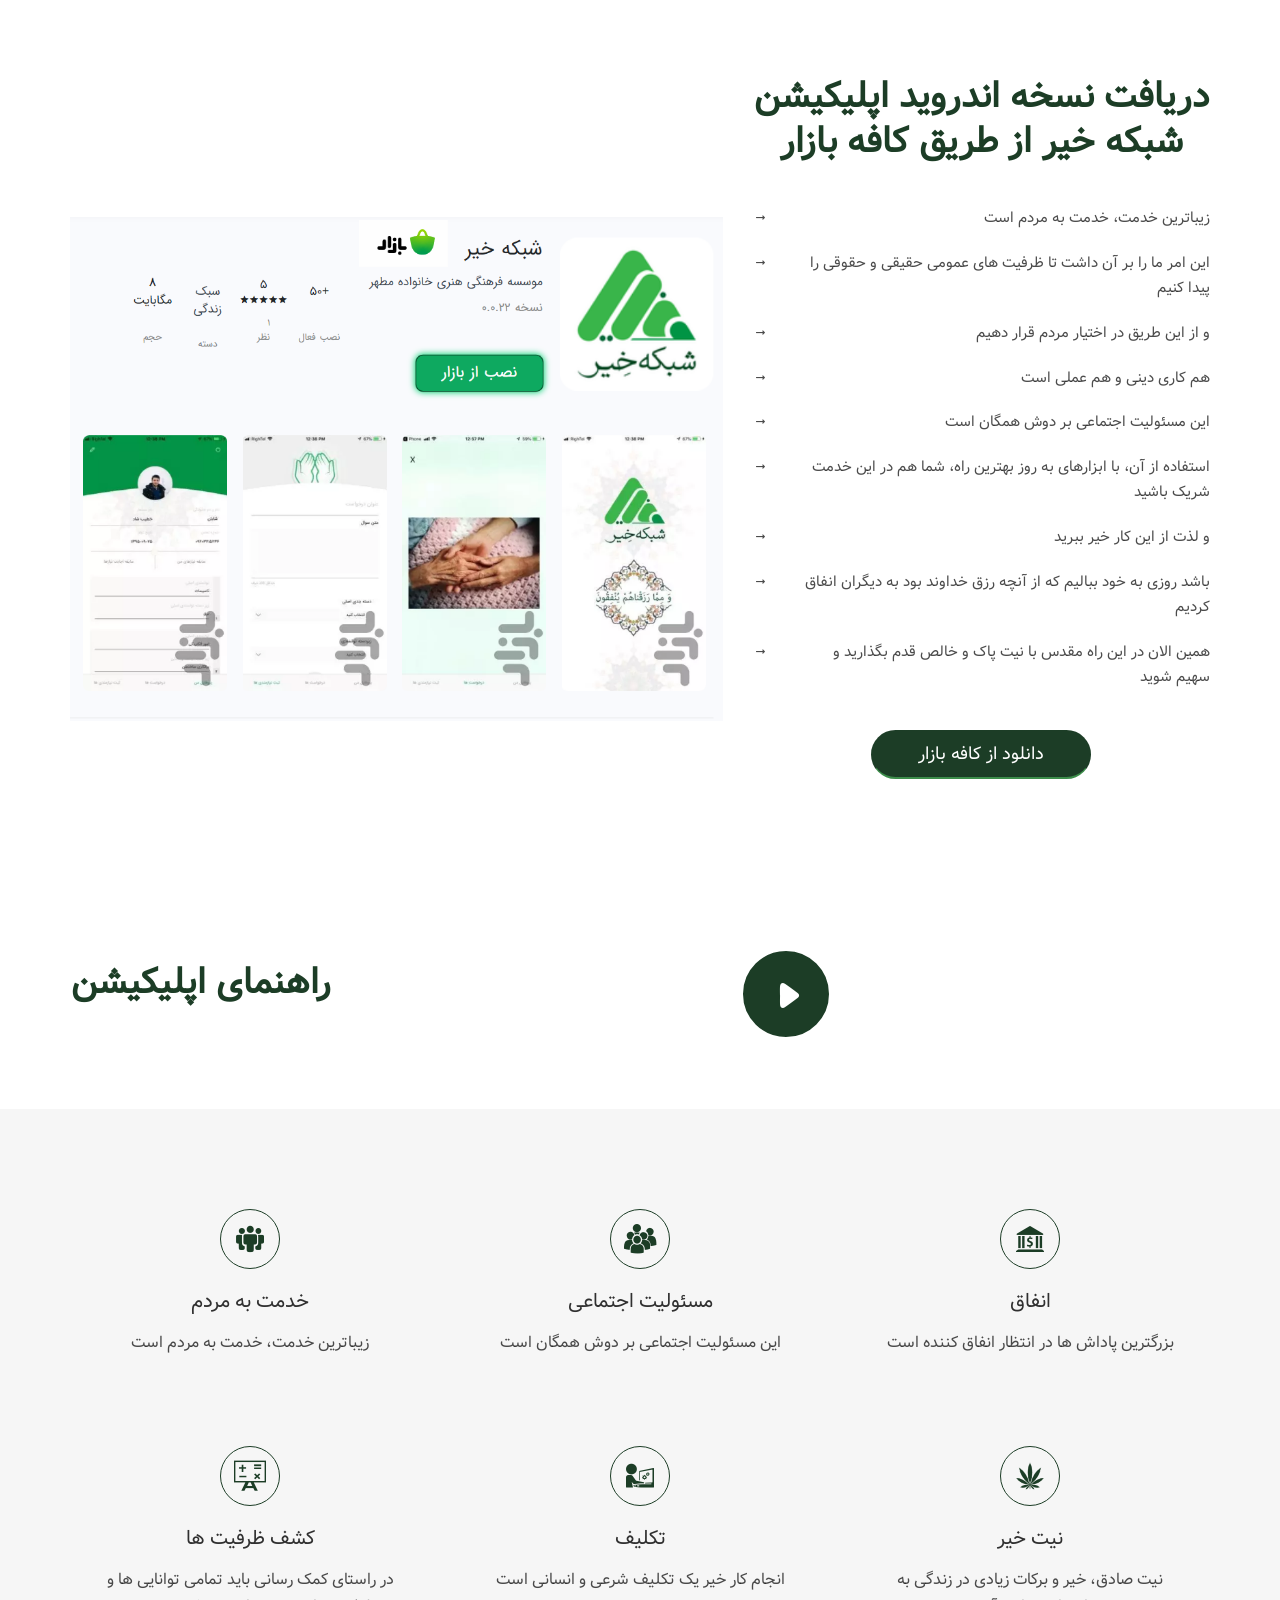
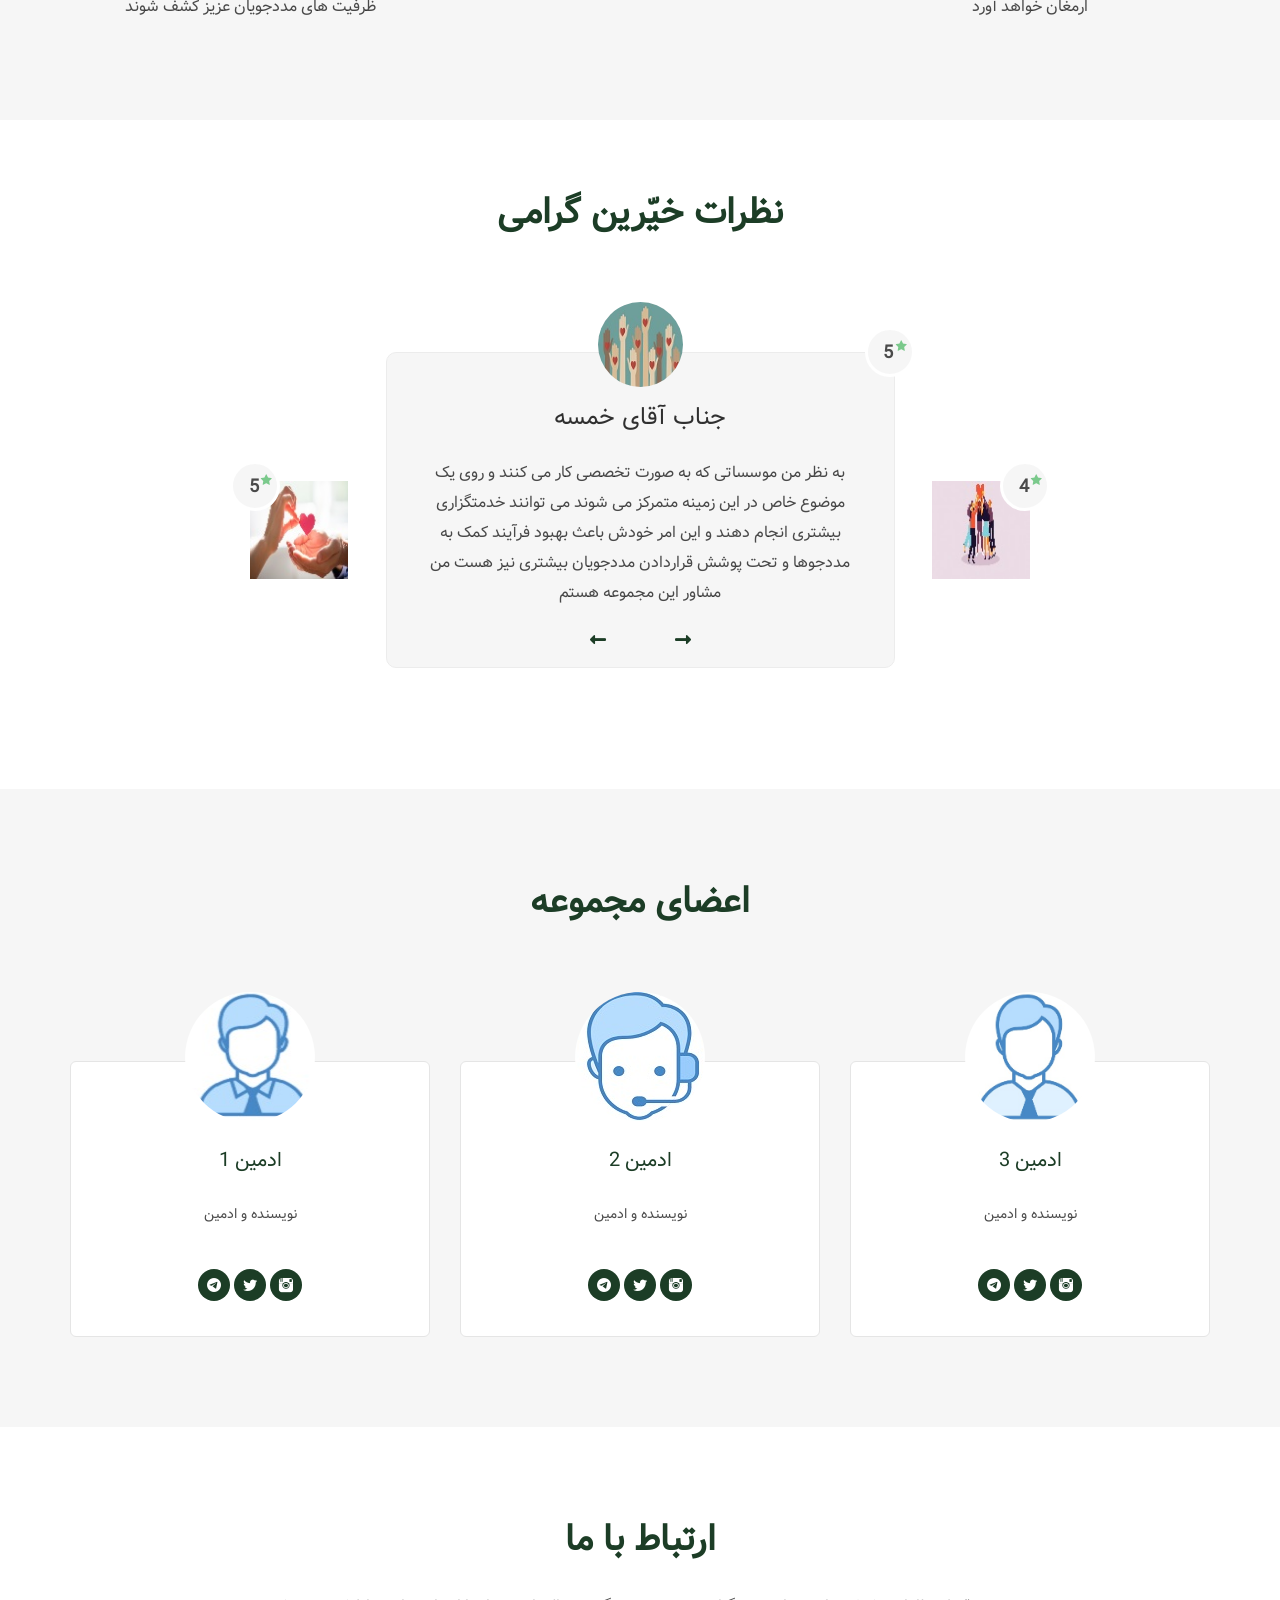
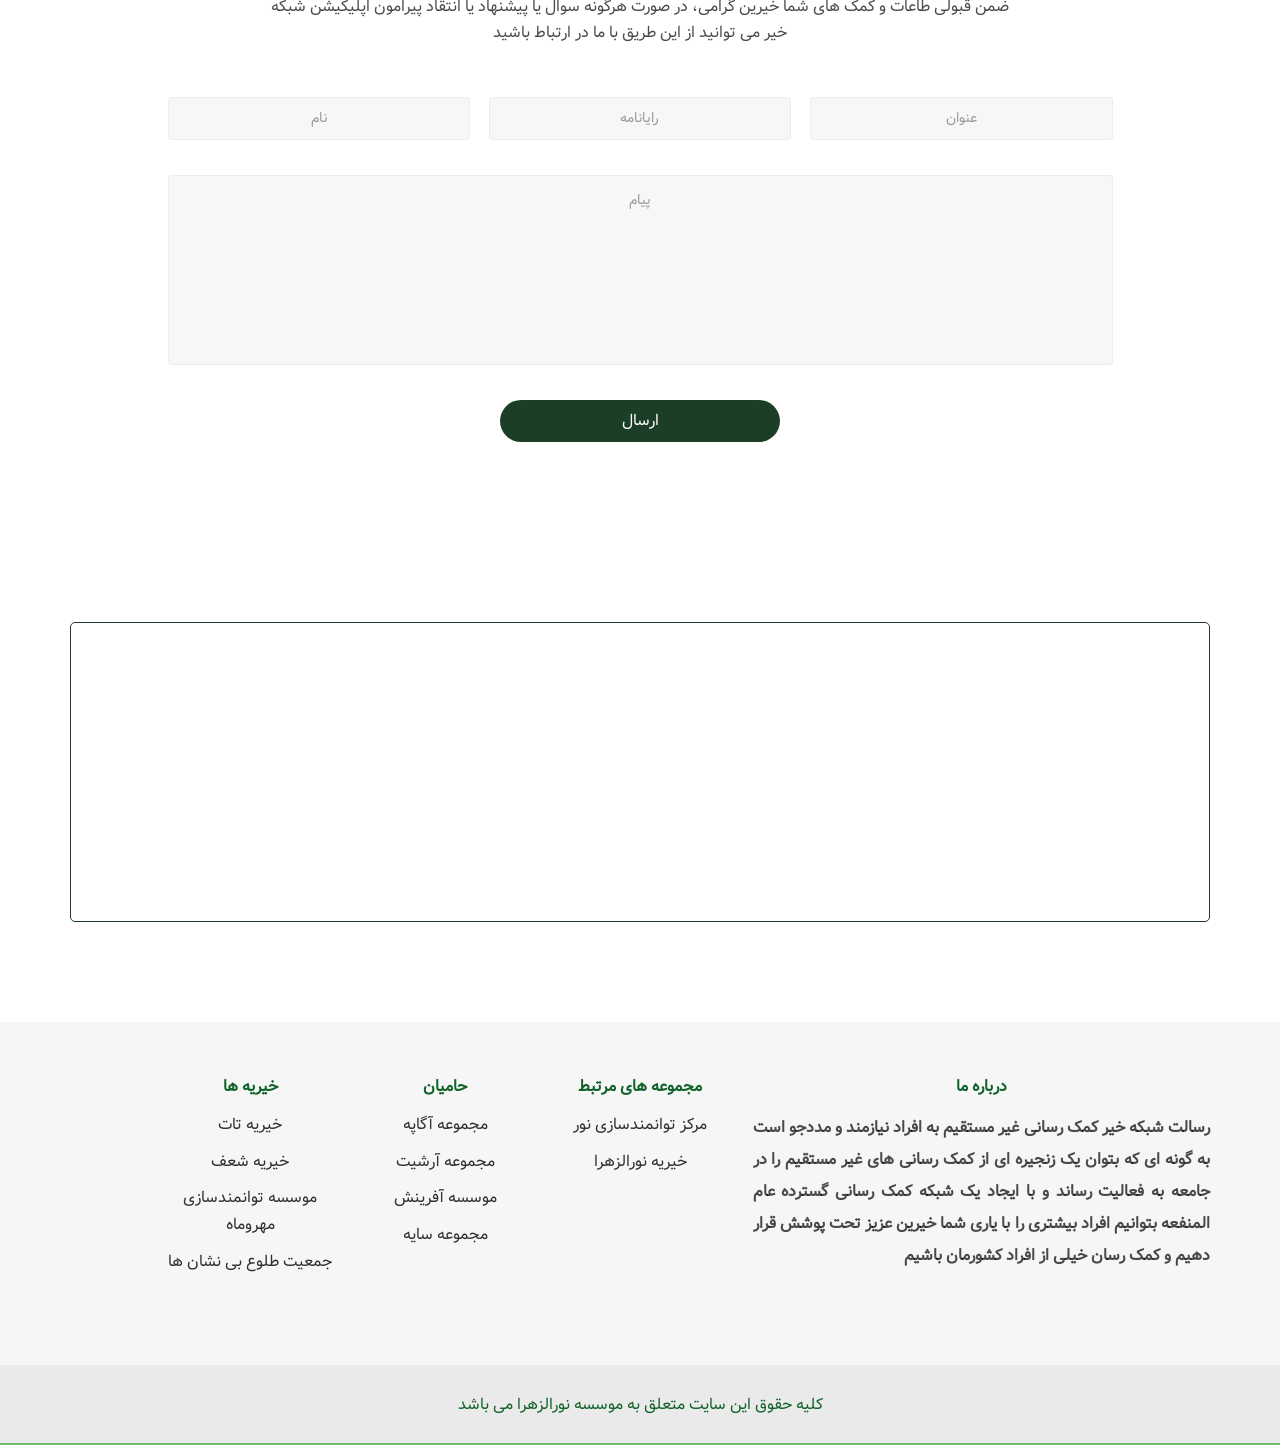
==== commit 48dce4ec: "Update index.html" ====
--- a/index.html
+++ b/index.html
@@ -82,7 +82,7 @@
 						<li><a href="#contact">ارتباط با ما</a></li>
 						<li><a href="#author">اعضا</a></li>
 						<li><a href="#feedback">نظرات شما</a></li>
-						<li><a href="#feature">راهنما</a></li>
+						<li><a href="#feature"><b>راهنما</b></a></li>
 						<li><a href="#overview2">نسخه اندروید</a></li>
 						<li><a href="#overview1">نسخه آیفون</a></li>
 						<!-- <li class="active"><a href="#home">صفحه اصلی</a></li> -->
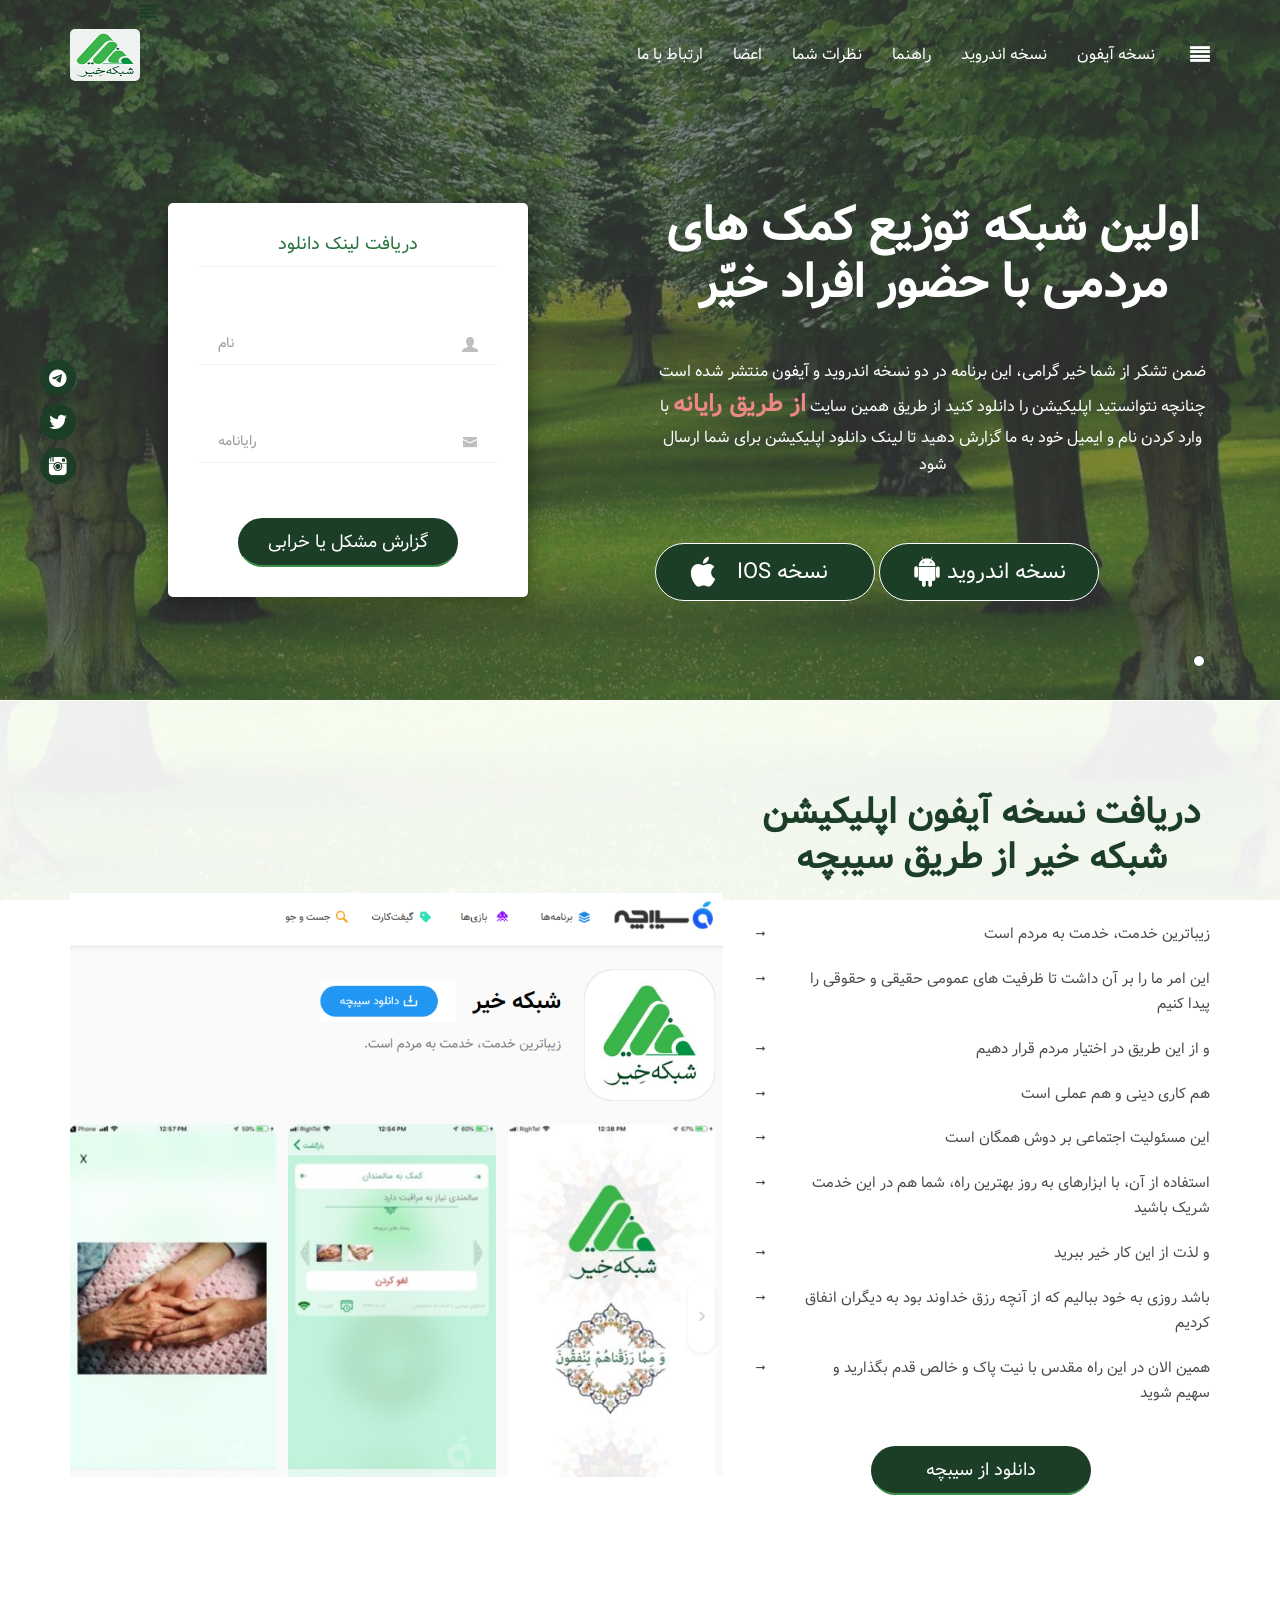
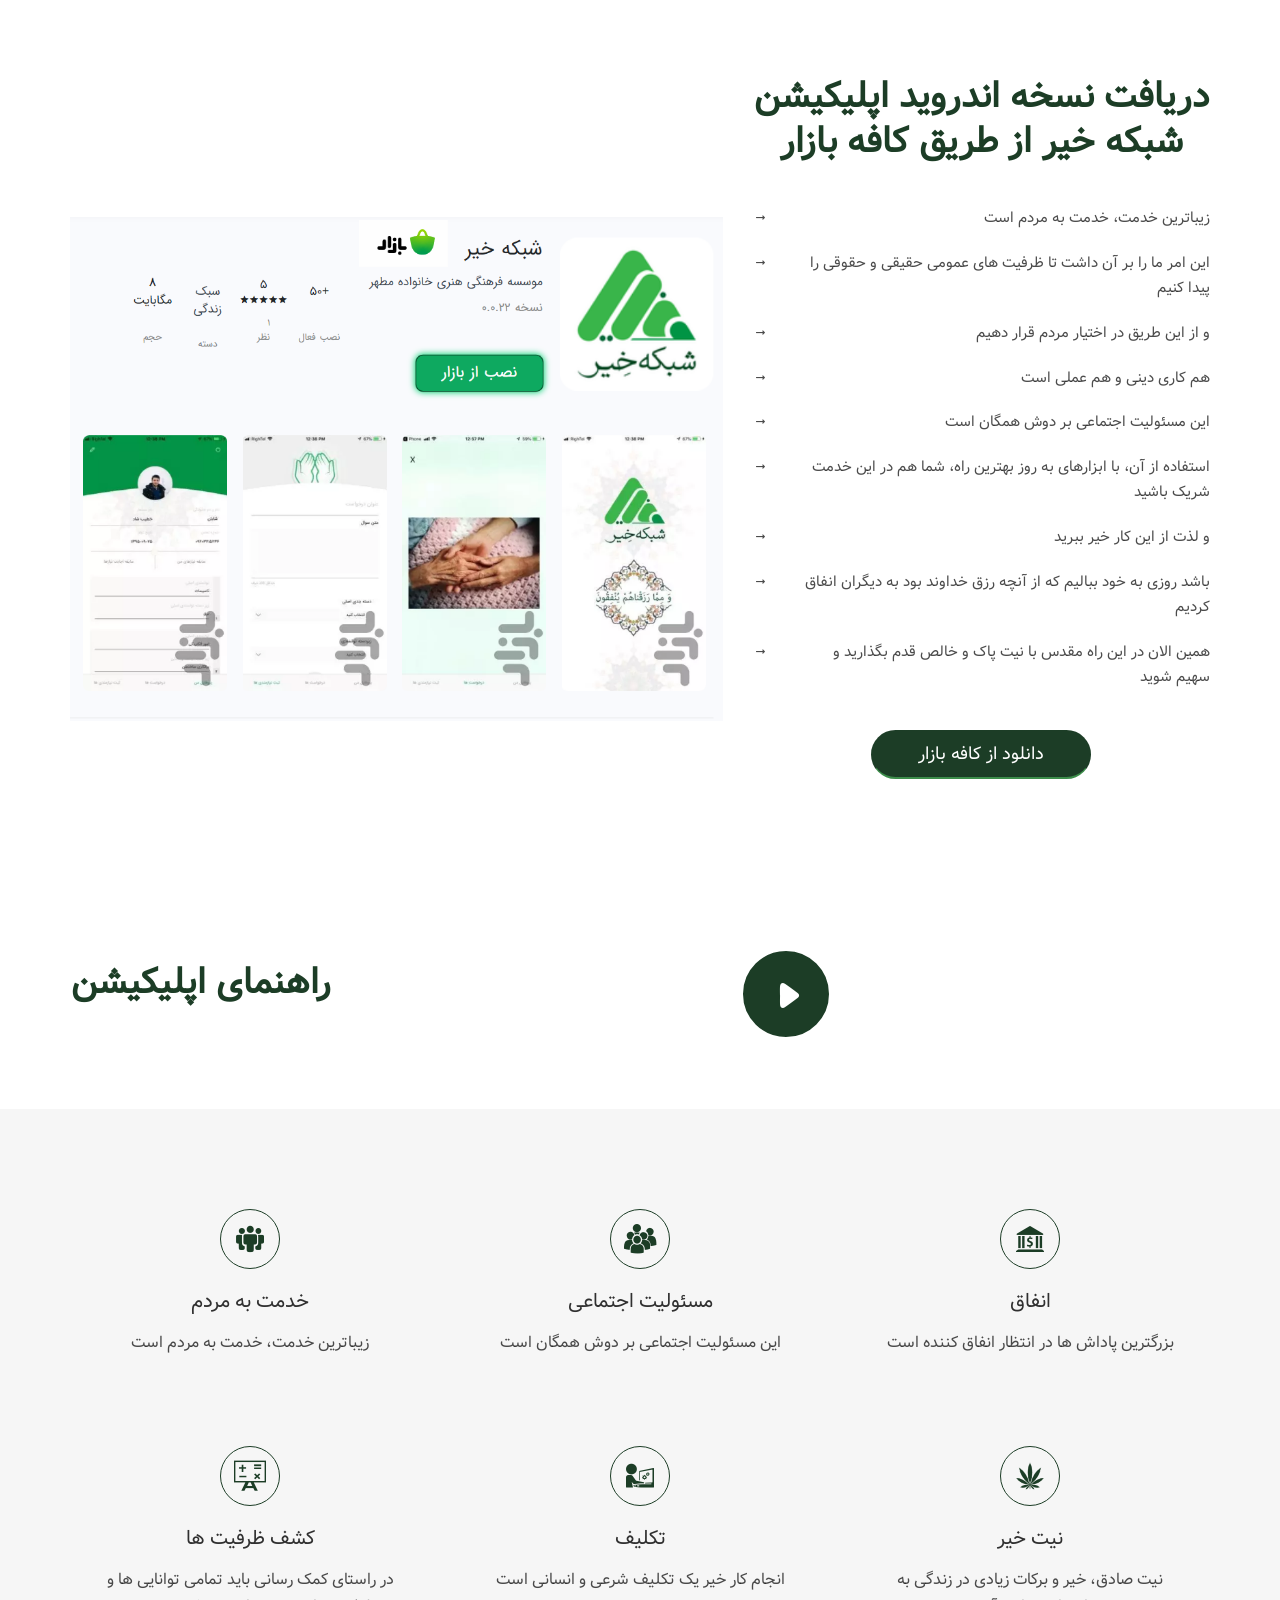
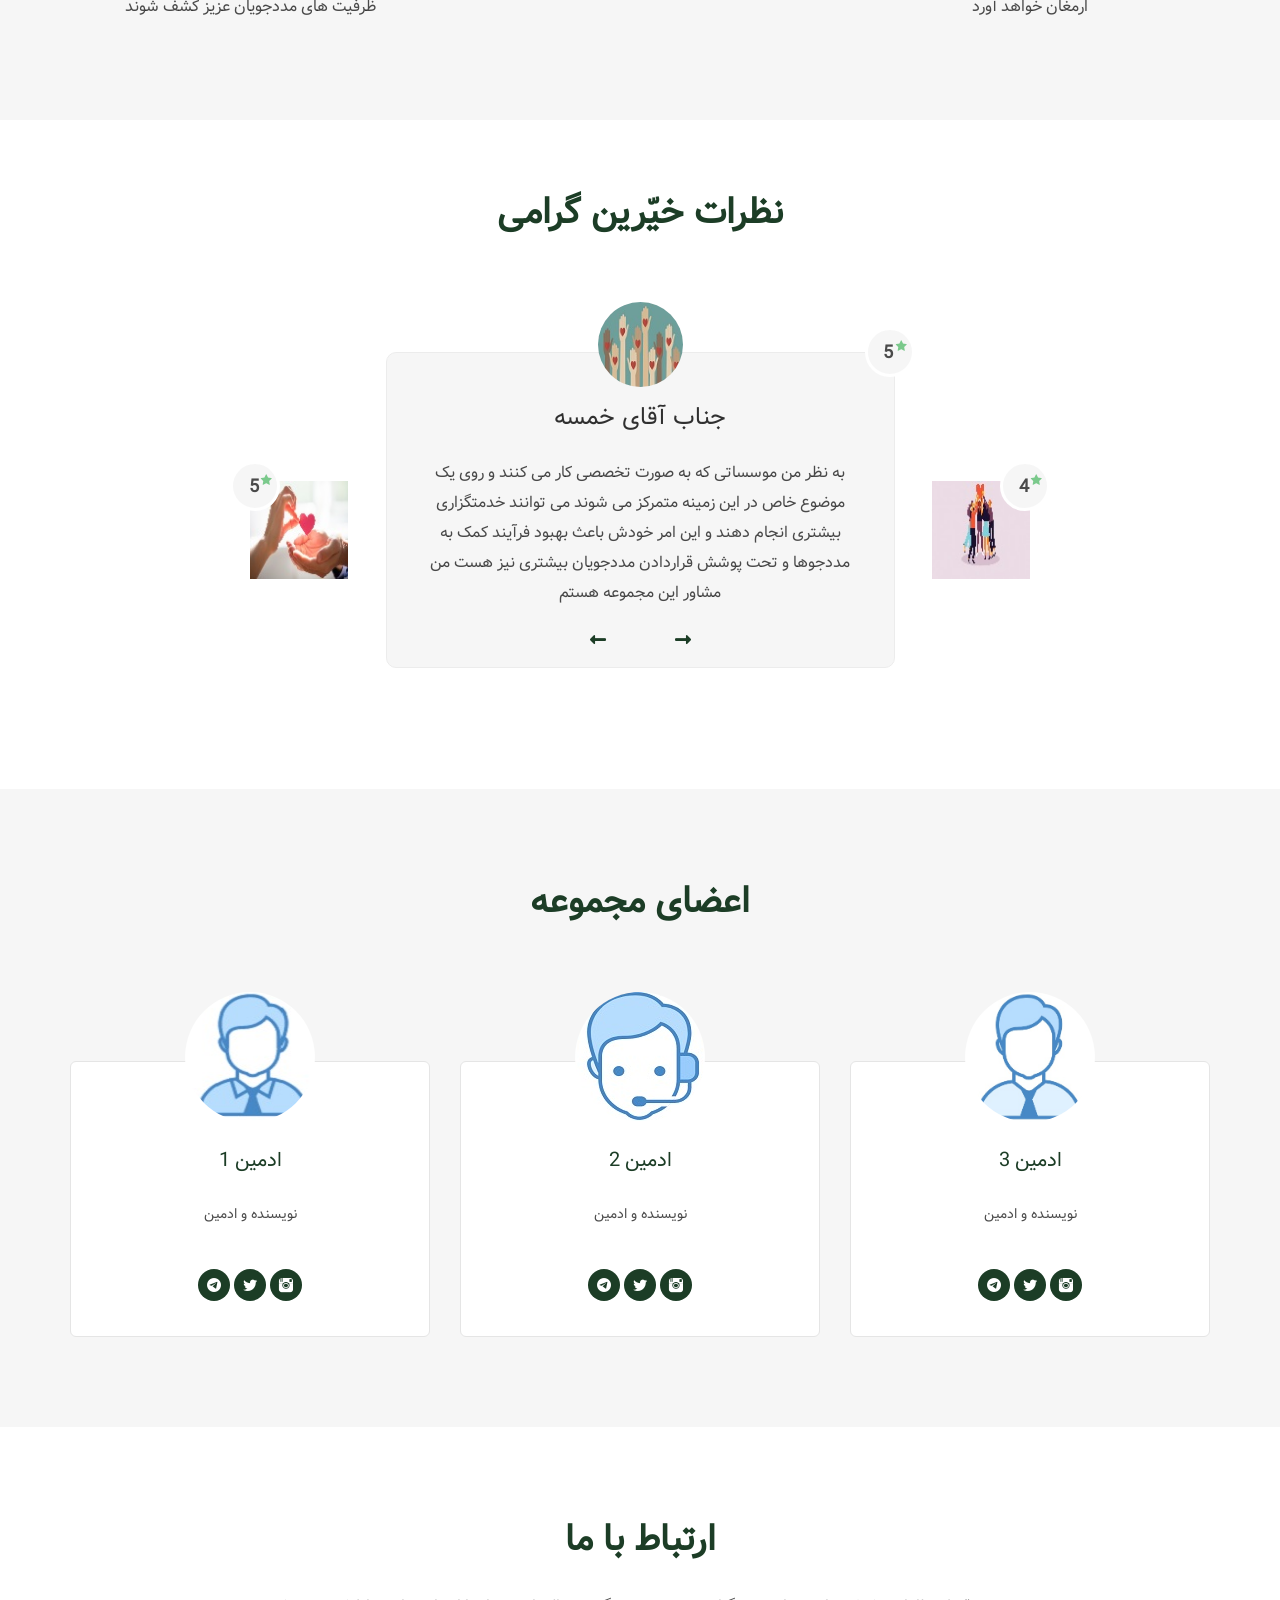
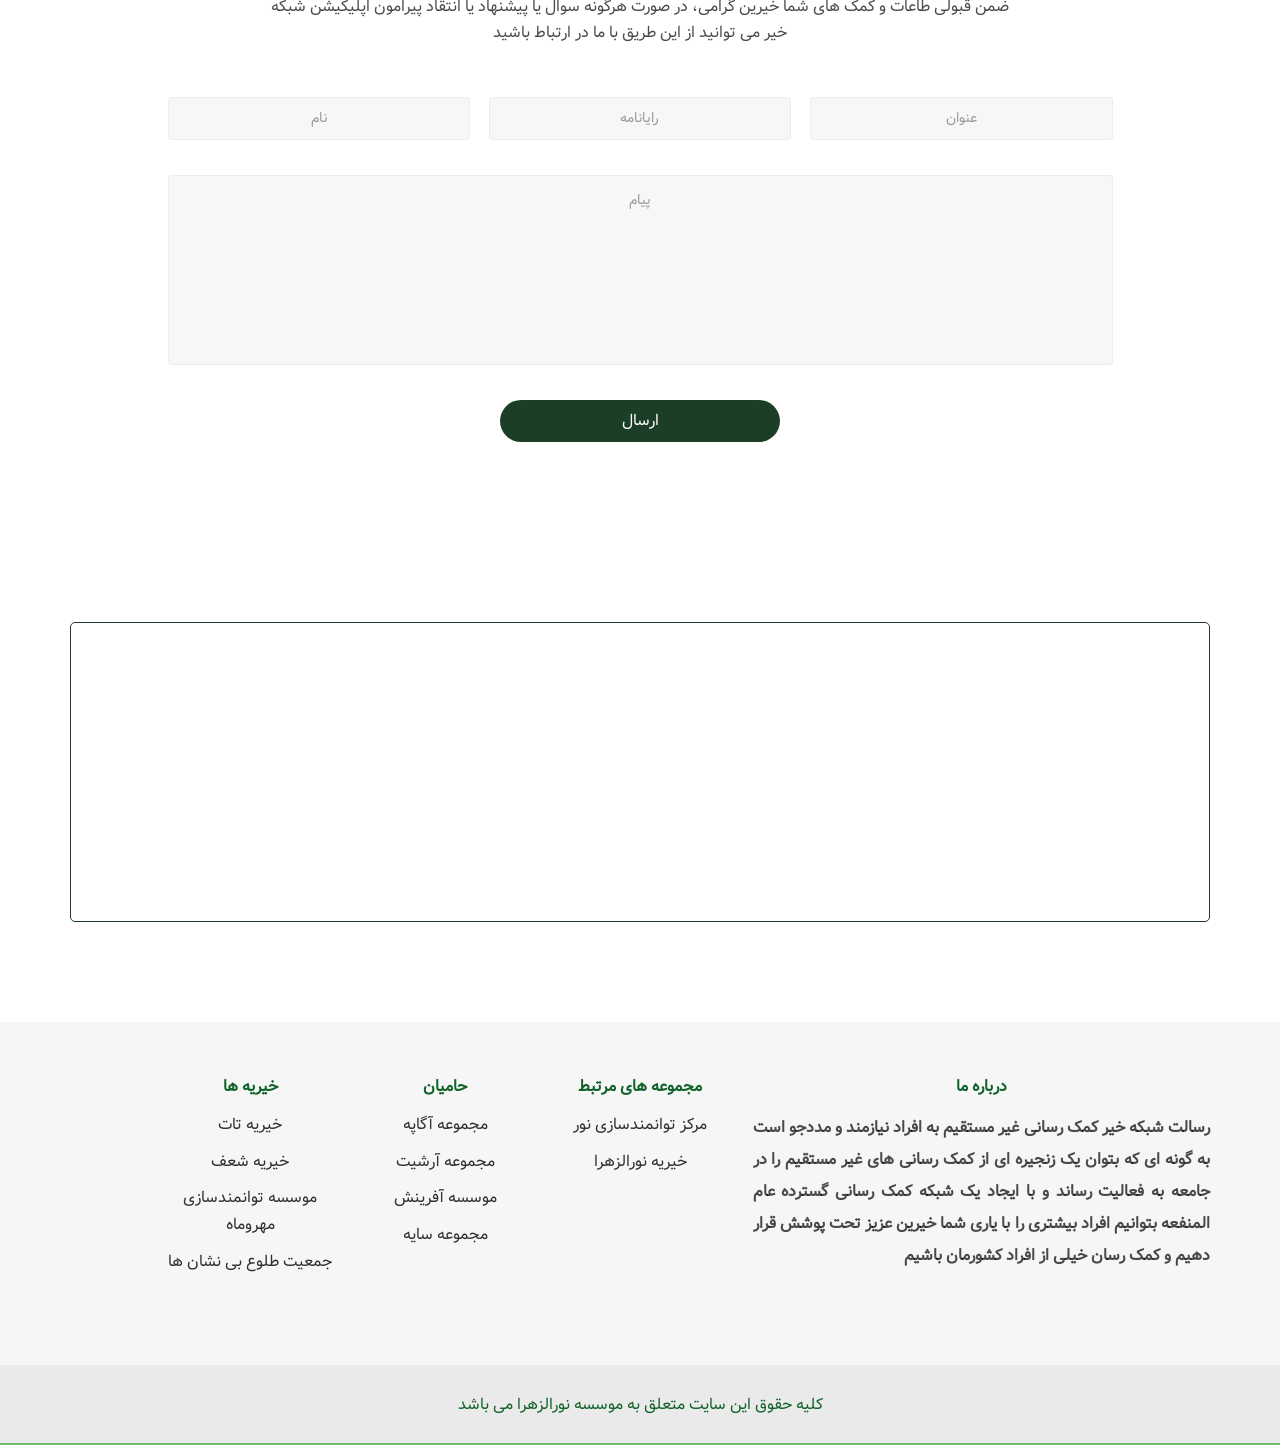
==== commit 5f7553e0: "Update index.html" ====
--- a/index.html
+++ b/index.html
@@ -82,7 +82,7 @@
 						<li><a href="#contact">ارتباط با ما</a></li>
 						<li><a href="#author">اعضا</a></li>
 						<li><a href="#feedback">نظرات شما</a></li>
-						<li><a href="#feature"><b>راهنما</b></a></li>
+						<li><a href="#feature">راهنما</a></li>
 						<li><a href="#overview2">نسخه اندروید</a></li>
 						<li><a href="#overview1">نسخه آیفون</a></li>
 						<!-- <li class="active"><a href="#home">صفحه اصلی</a></li> -->
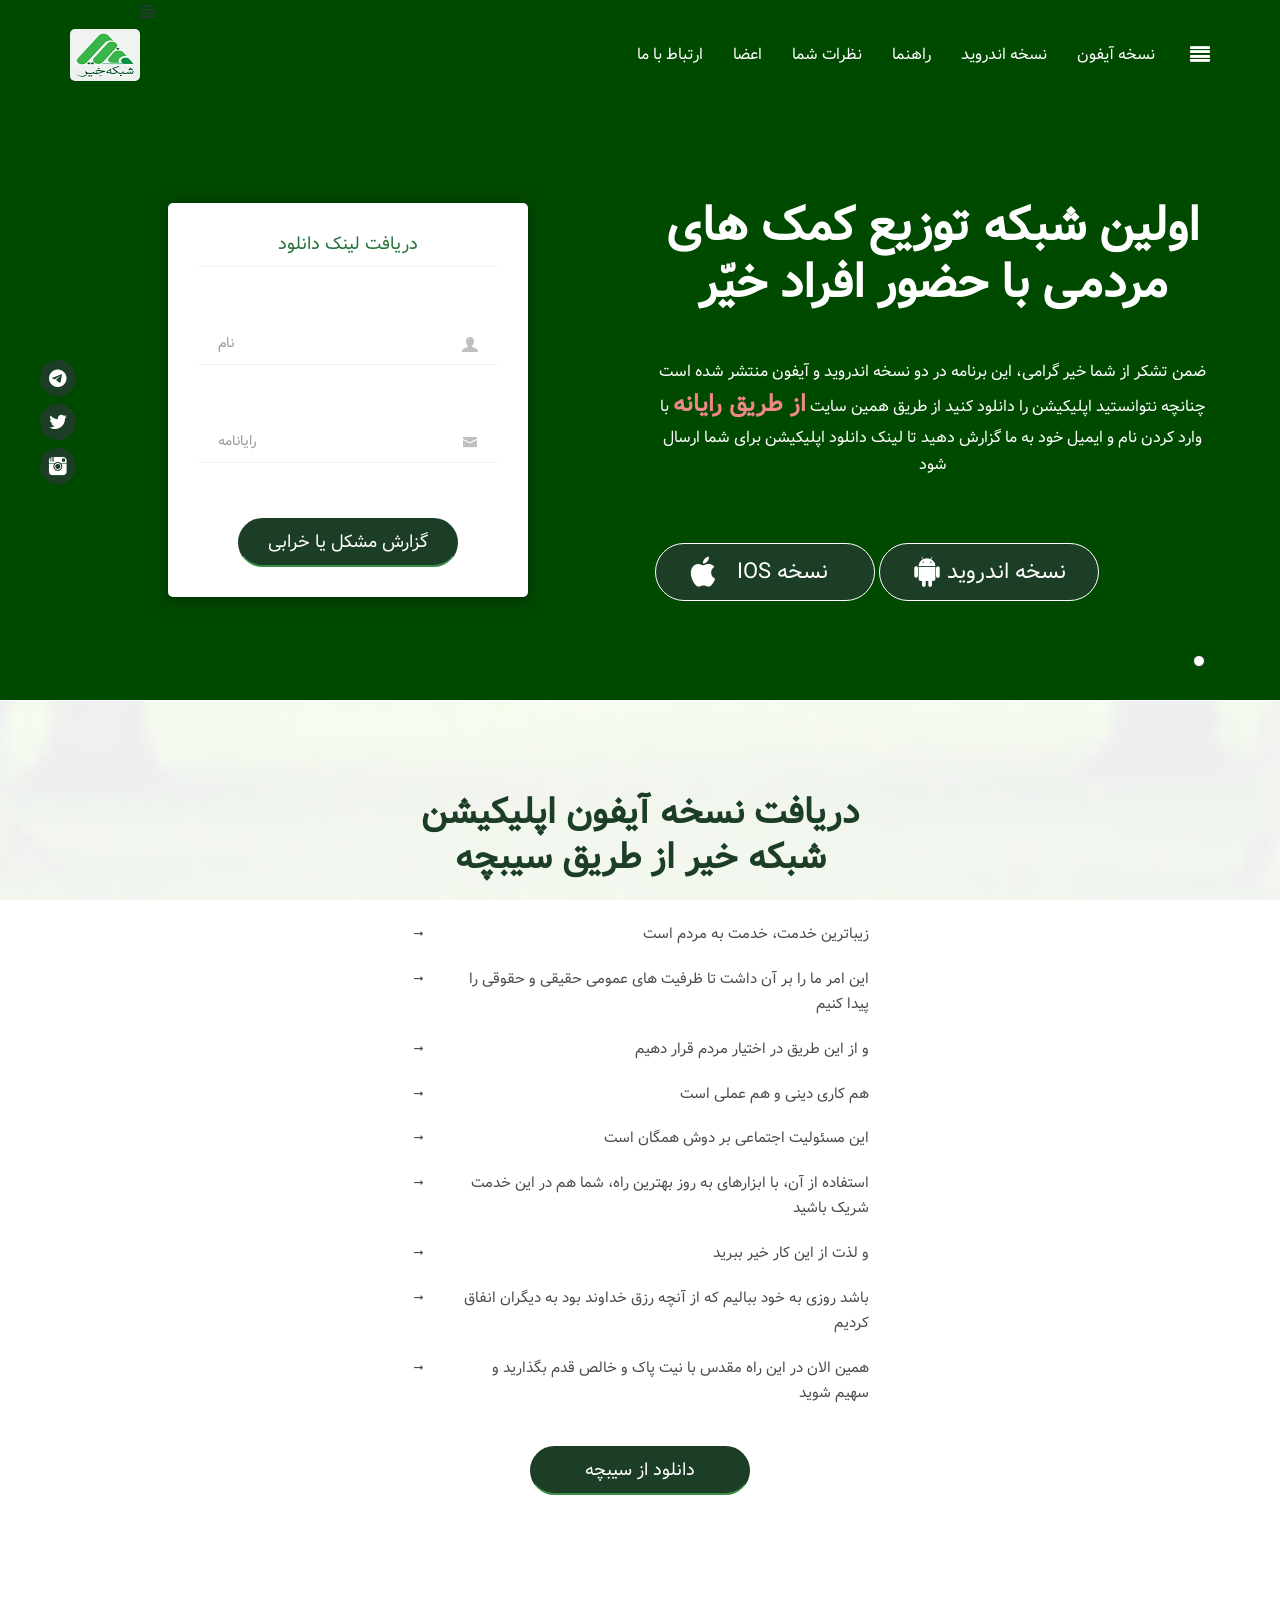
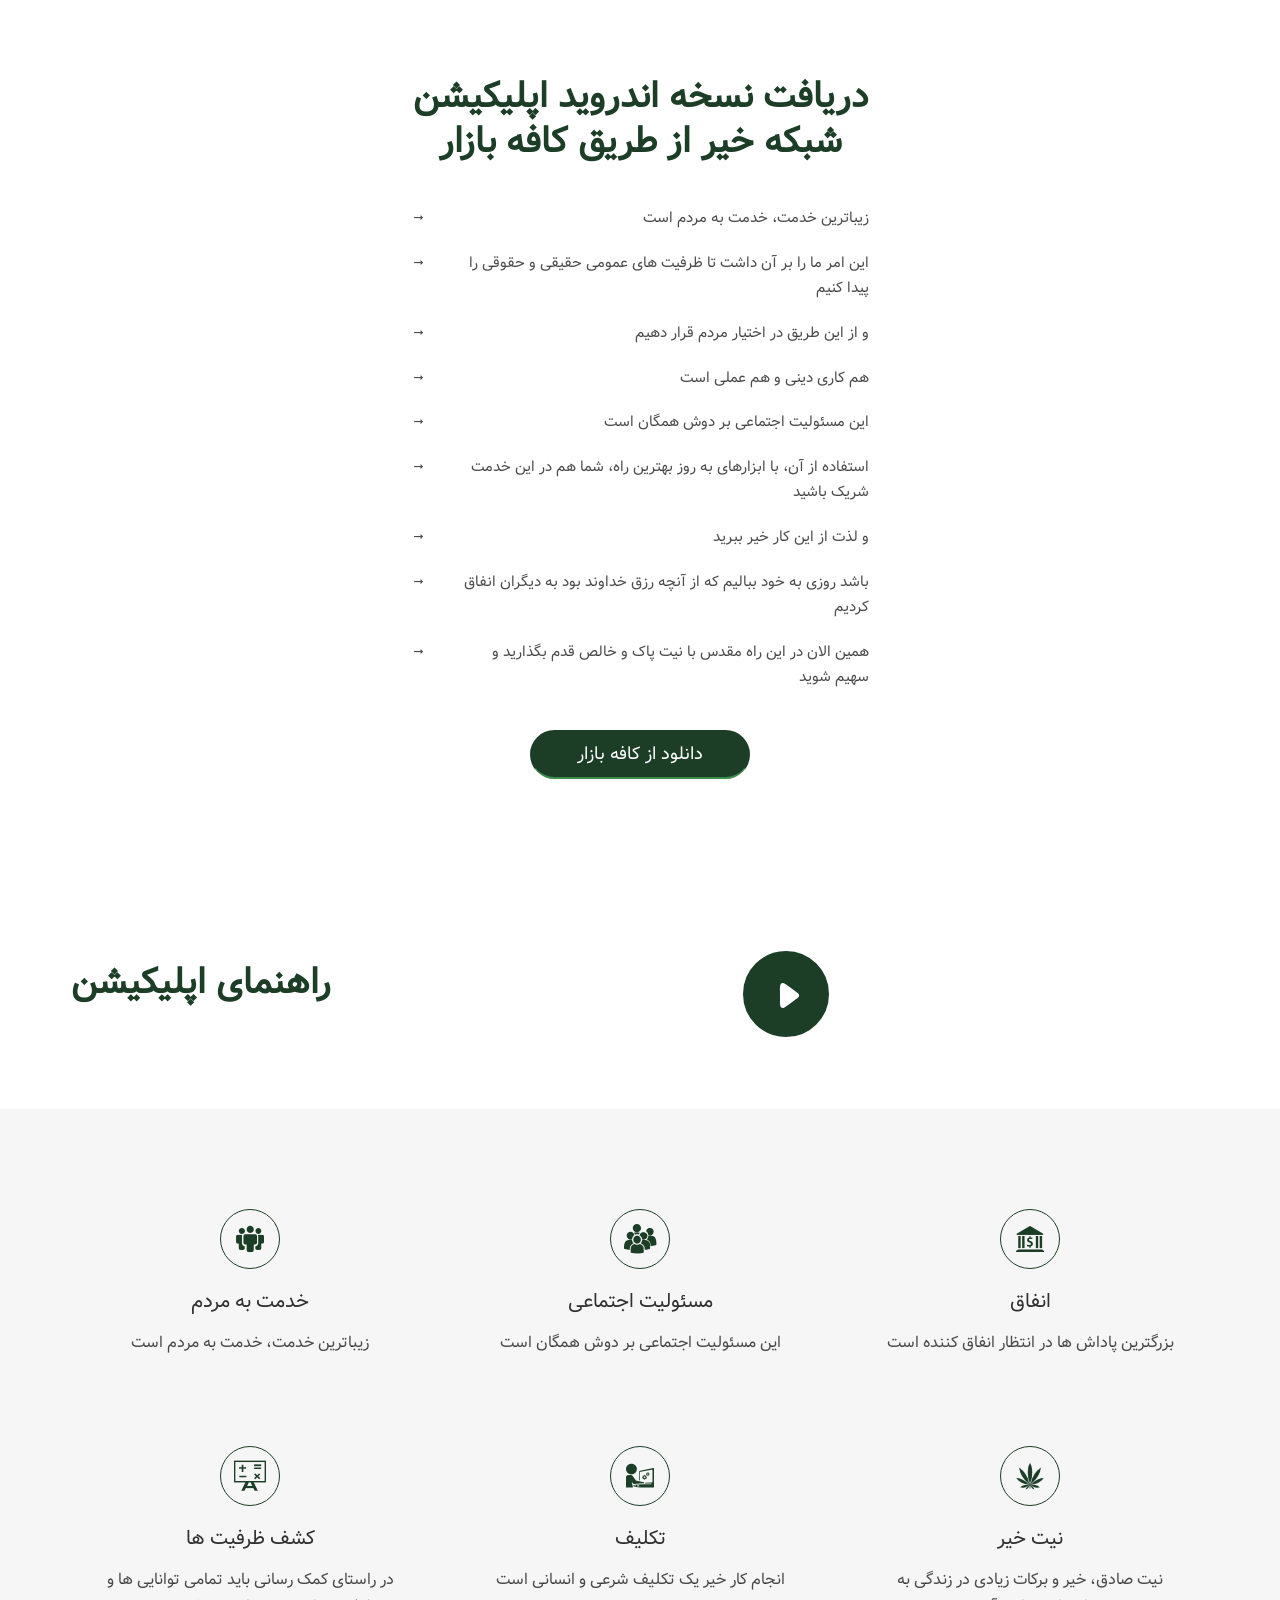
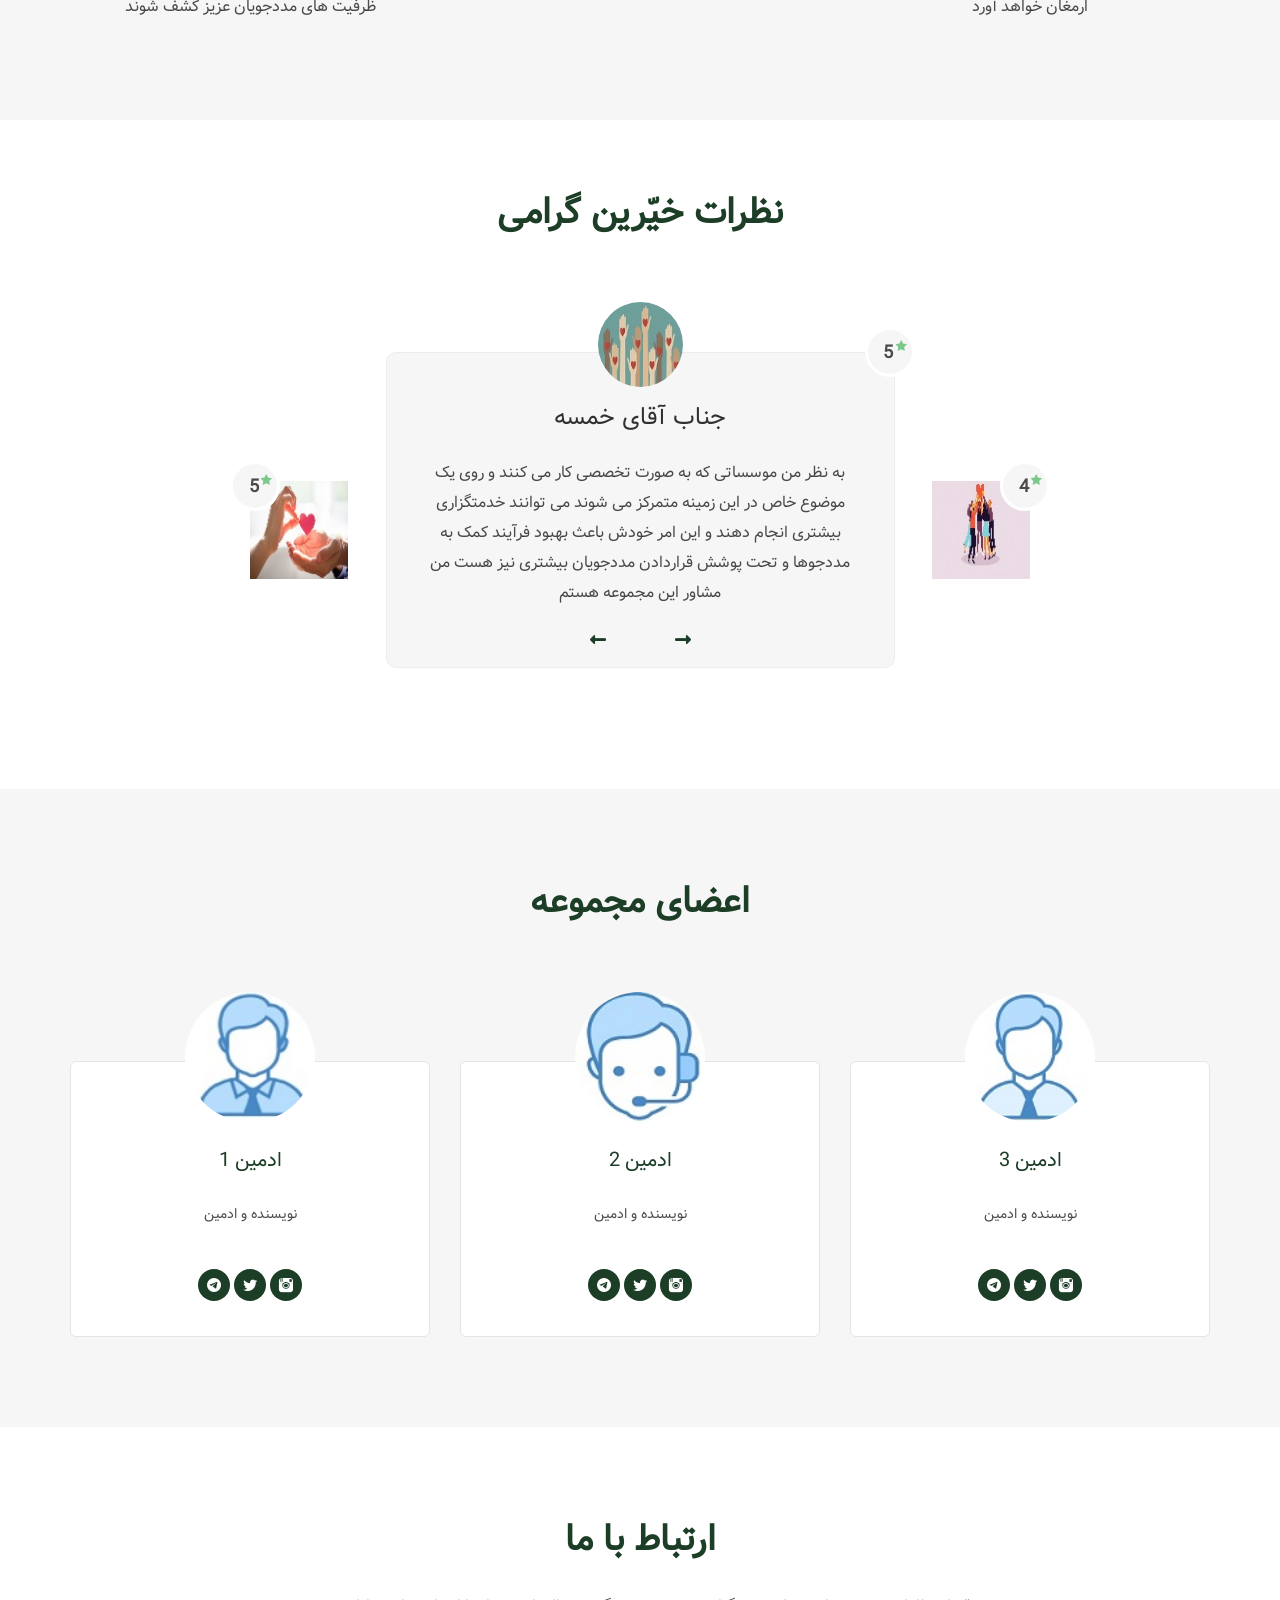
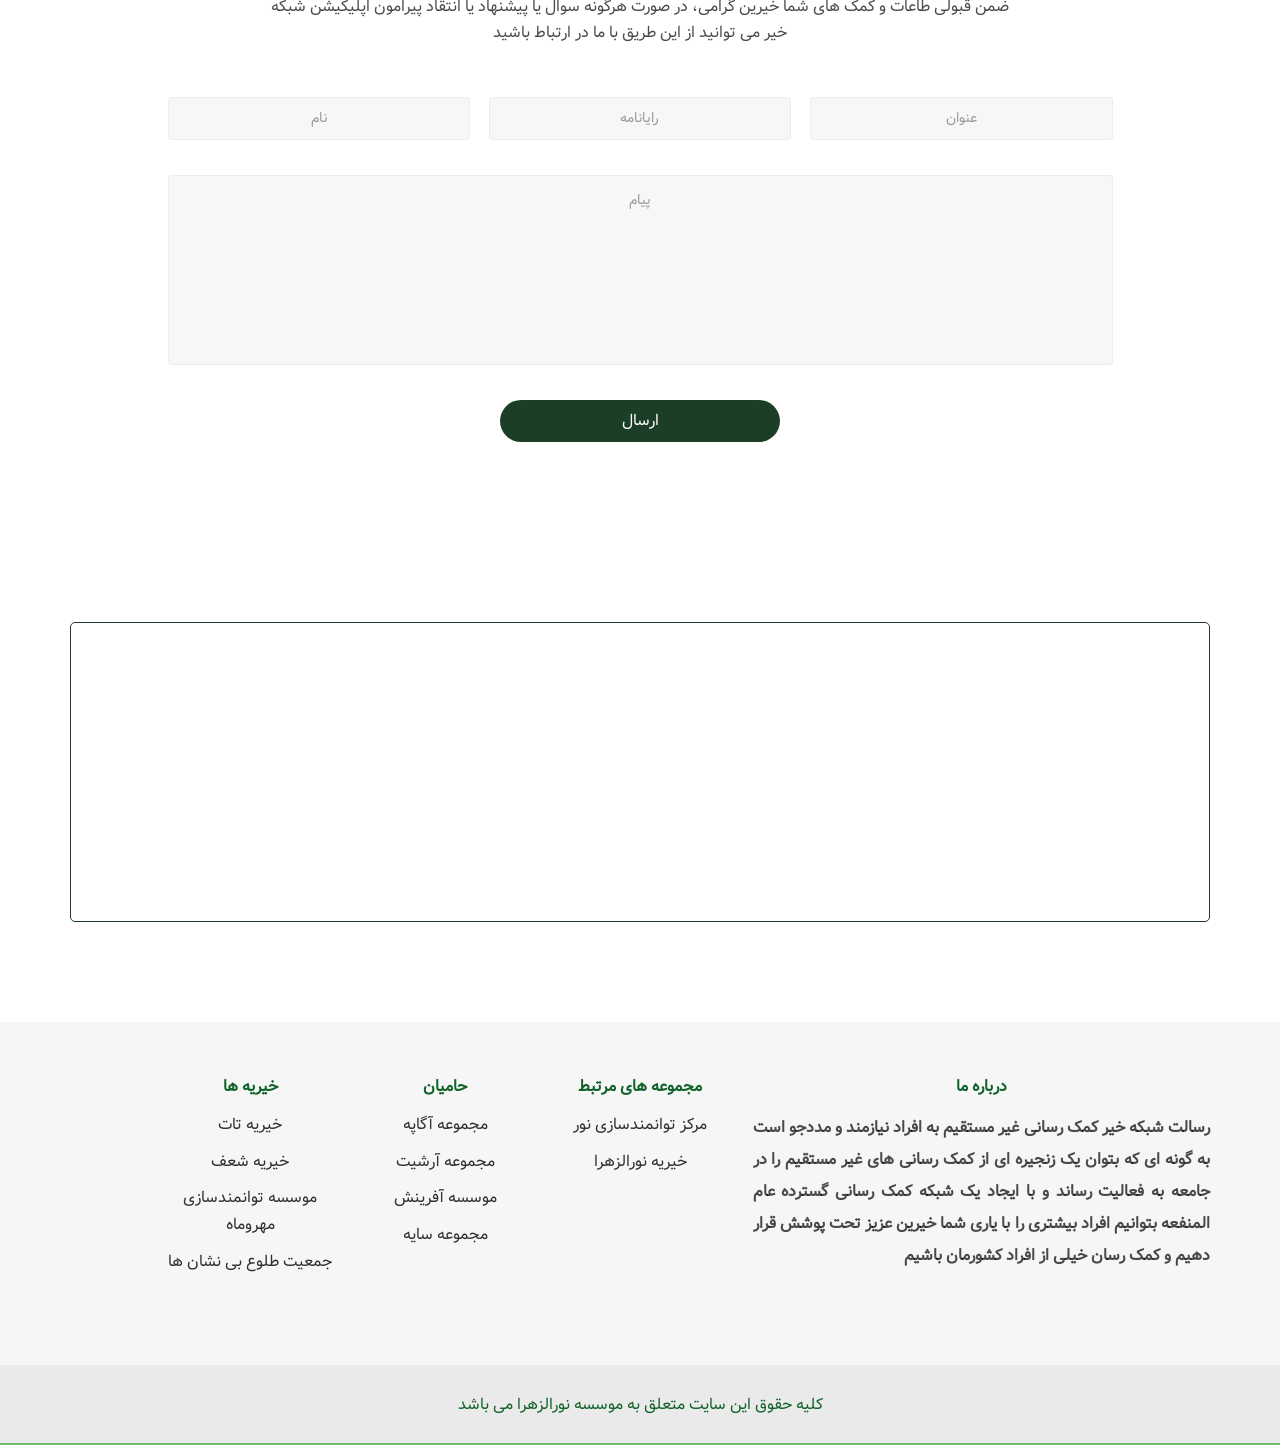
==== commit 248a42c6: "resized For nafis nakh تغییرات در راستای کاهش حجم برای ارائه به جناب آقای علی نواب و شرکت نفیس نخ" ====
--- a/index.html
+++ b/index.html
@@ -152,11 +152,11 @@
 			<div class="container">
 				<div class="row flexbox-center sm-no-flexbox">
 					<!-- overview iphone -->
-					<div class="col-md-7">
+					<!-- <div class="col-md-7">
 						<div class="text-center app-overiew-photo">
 							<img src="img/demo-3/macbook1.png" class="img-responsive center-block" alt="iPhone">
 						</div>
-					</div>
+					</div> -->
 					<!-- /overview iphone -->
 					<!-- overview right content -->
 					<div class="col-md-5">
@@ -210,11 +210,11 @@
 			<div class="container">
 				<div class="row flexbox-center sm-no-flexbox">
 					<!-- overview iphone -->
-					<div class="col-md-7">
+					<!-- <div class="col-md-7">
 						<div class="text-center app-overiew-photo">
 							<img src="img/demo-3/macbook2.png" class="img-responsive center-block" alt="iPhone">
 						</div>
-					</div>
+					</div> -->
 					<!-- /overview iphone -->
 					<!-- overview right content -->
 					<div class="col-md-5">
